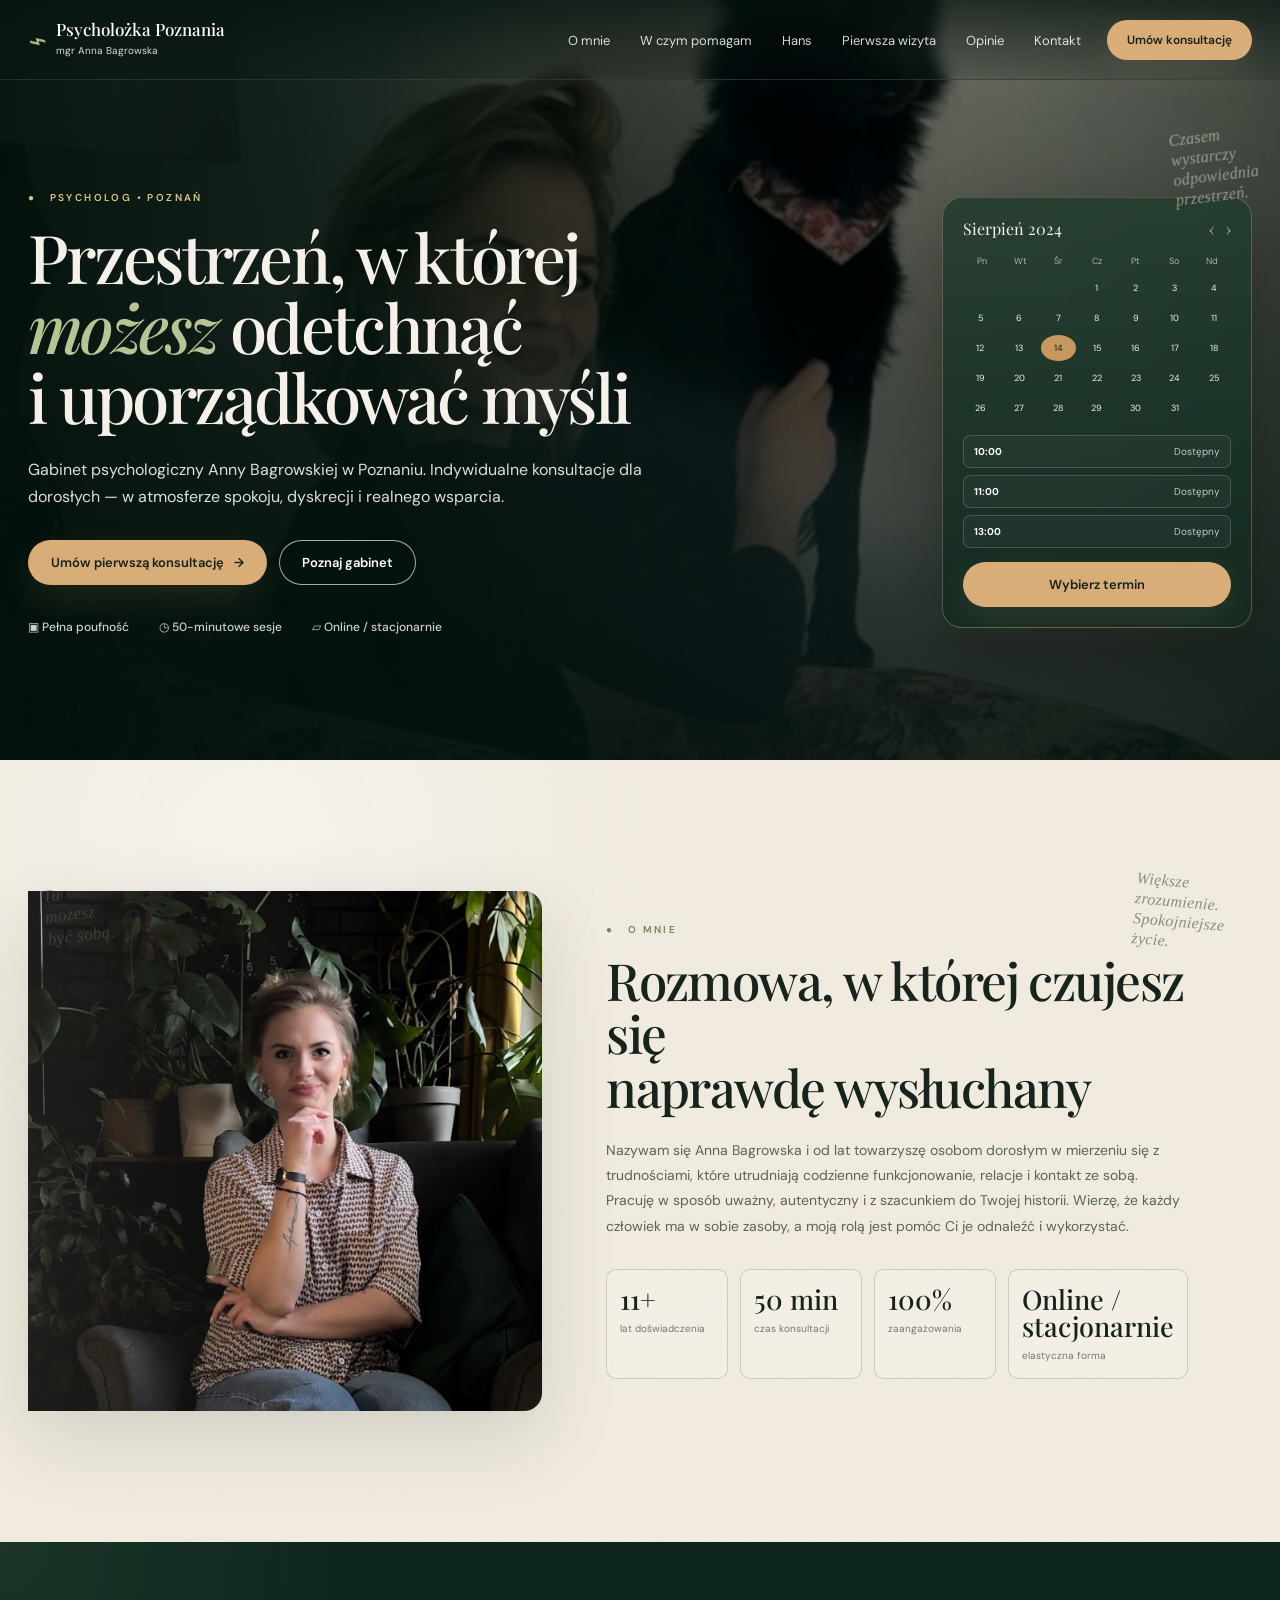
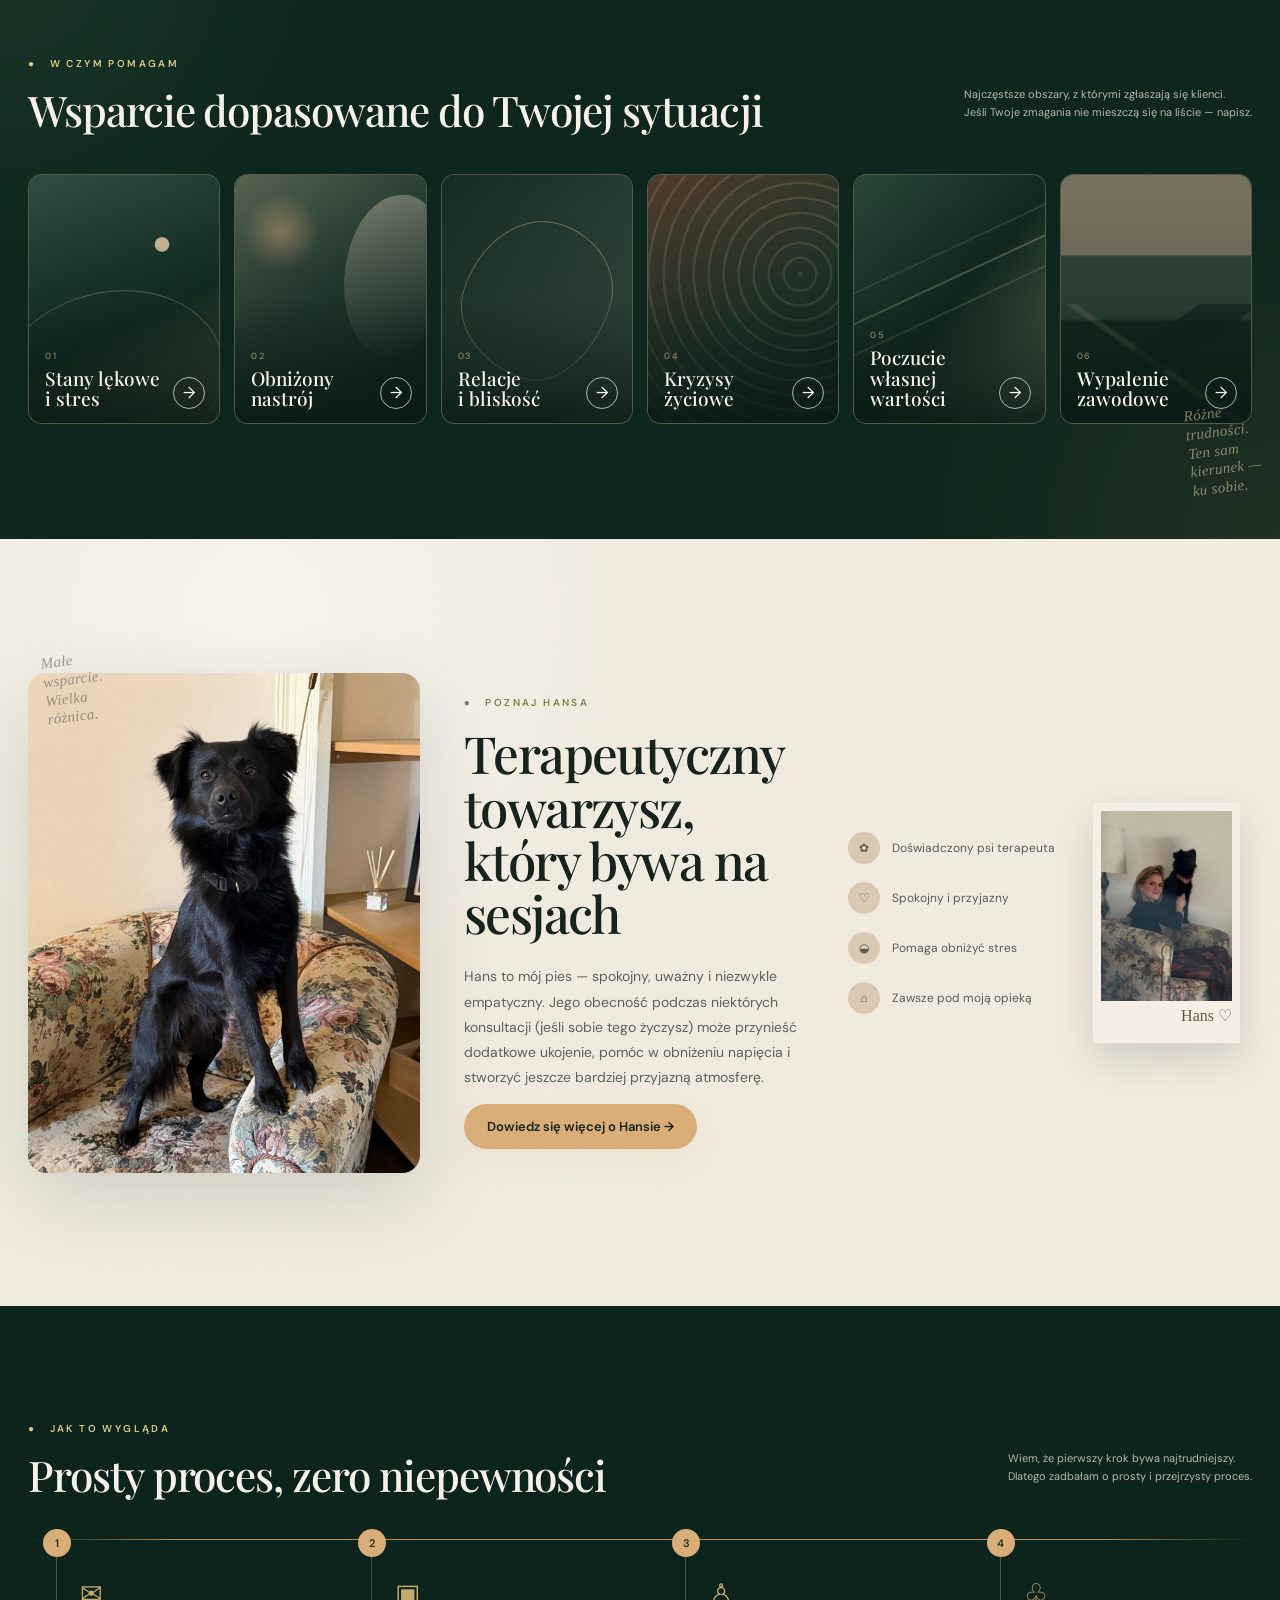
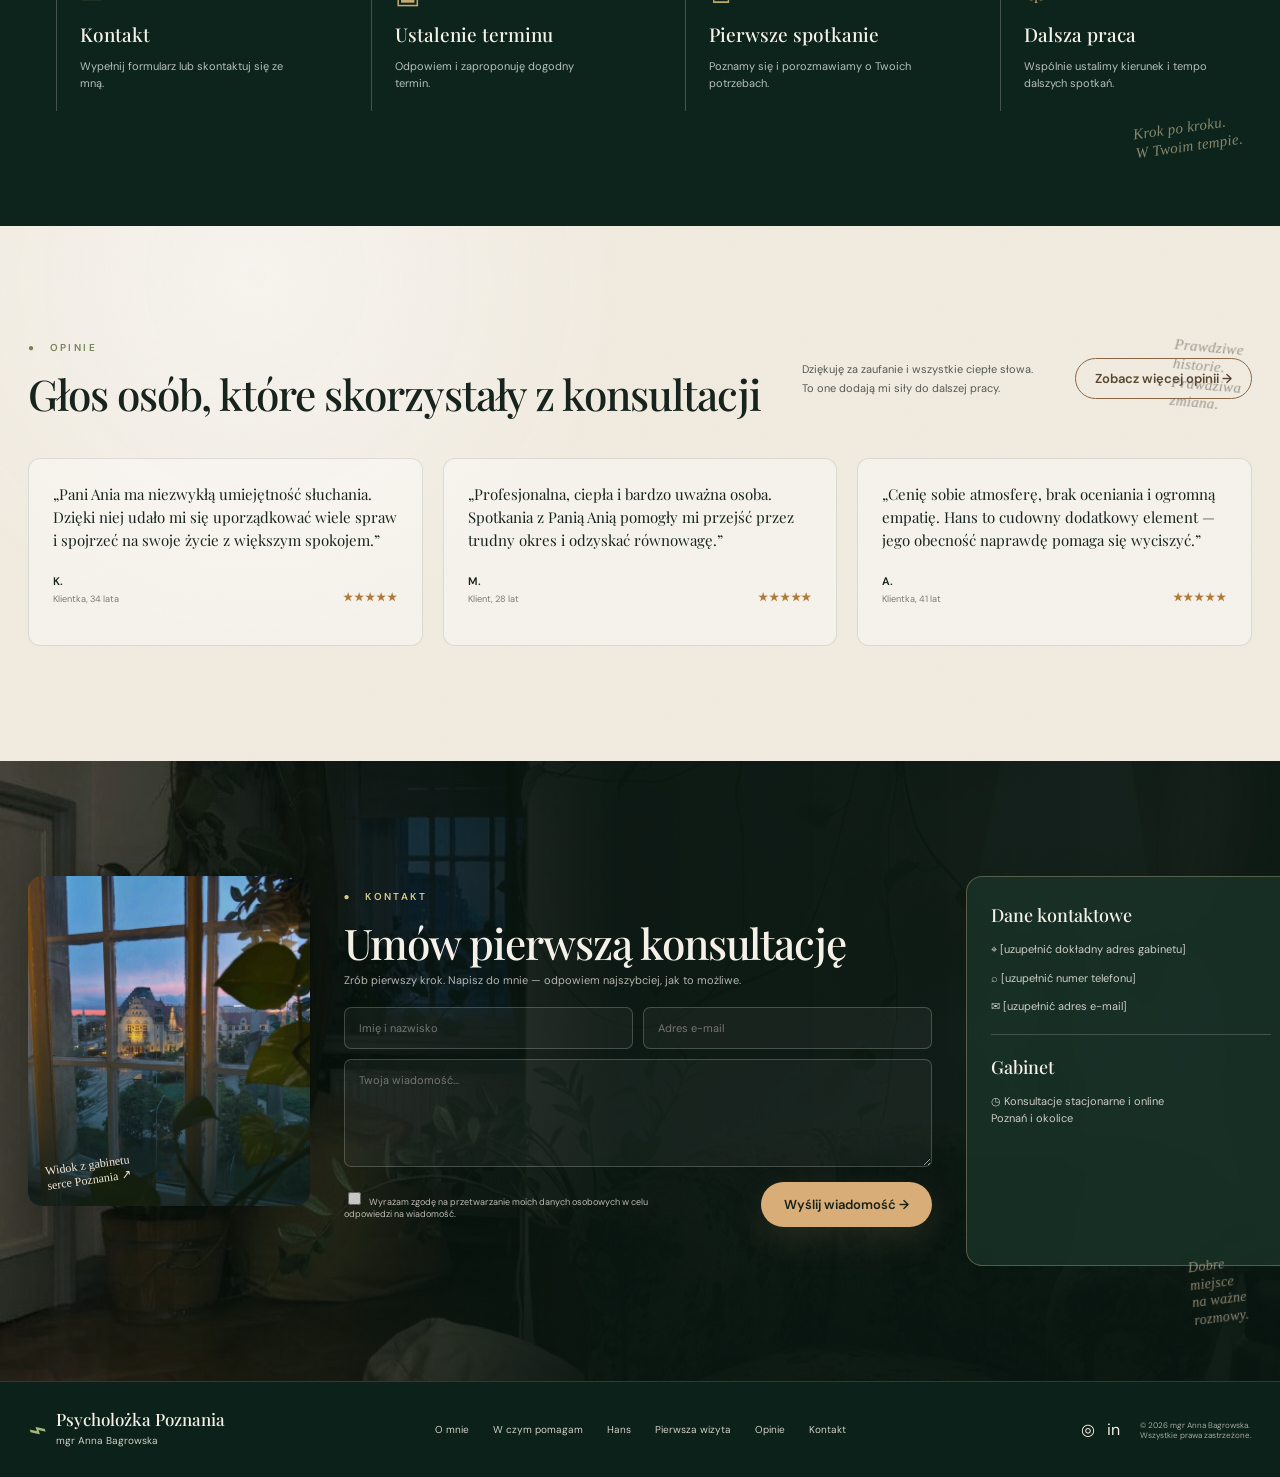
==== index.html @ 31d9a4eb "Update index.html" ====
<!doctype html>
<html lang="pl">
<head>
  <meta charset="utf-8" />
  <meta name="viewport" content="width=device-width, initial-scale=1" />
  <title>Psycholożka Poznania — mgr Anna Bagrowska</title>
  <meta name="description" content="Gabinet psychologiczny w Poznaniu. Konsultacje indywidualne dla osób dorosłych — online i stacjonarnie." />
  <link rel="preconnect" href="https://fonts.googleapis.com">
  <link rel="preconnect" href="https://fonts.gstatic.com" crossorigin>
  <link href="https://fonts.googleapis.com/css2?family=DM+Sans:wght@400;500;600&family=Playfair+Display:ital,wght@0,500;0,600;1,500&display=swap" rel="stylesheet">
  <link rel="stylesheet" href="styles.css" />
</head>
<body>
  <header class="site-header" id="top" data-scroll-header>
    <div class="shell nav-wrap">
      <a href="#top" class="brand" aria-label="Strona główna">
        <span class="brand-mark">⌁</span>
        <span><strong>Psycholożka Poznania</strong><small>mgr Anna Bagrowska</small></span>
      </a>
      <nav class="desktop-nav" aria-label="Nawigacja główna">
        <a href="#about">O mnie</a>
        <a href="#support">W czym pomagam</a>
        <a href="#hans">Hans</a>
        <a href="#process">Pierwsza wizyta</a>
        <a href="#reviews">Opinie</a>
        <a href="#contact">Kontakt</a>
      </nav>
      <a href="#contact" class="btn btn-gold btn-small">Umów konsultację</a>
      <button class="menu-btn" aria-label="Otwórz menu" aria-expanded="false">☰</button>
    </div>
  </header>

  <main>
    <section class="hero section-dark">
      <div class="hero-bg" aria-hidden="true" data-parallax></div>
      <div class="leaf leaf-a" aria-hidden="true"></div>
      <div class="shell hero-grid">
        <div class="hero-copy reveal">
          <div class="eyebrow">● &nbsp; PSYCHOLOG • POZNAŃ</div>
          <h1>Przestrzeń, w której <em>możesz</em> odetchnąć<br>i uporządkować myśli</h1>
          <p>Gabinet psychologiczny Anny Bagrowskiej w Poznaniu. Indywidualne konsultacje dla dorosłych — w atmosferze spokoju, dyskrecji i realnego wsparcia.</p>
          <div class="hero-actions">
            <a href="#contact" class="btn btn-gold">Umów pierwszą konsultację <span>→</span></a>
            <a href="#about" class="btn btn-ghost">Poznaj gabinet</a>
          </div>
          <div class="micro-features">
            <span>▣ <b>Pełna poufność</b></span>
            <span>◷ <b>50-minutowe sesje</b></span>
            <span>▱ <b>Online / stacjonarnie</b></span>
          </div>
        </div>

        <aside class="booking-card reveal delay-1" aria-label="Podgląd dostępnych terminów">
          <div class="calendar-head">
            <span>Sierpień 2024</span>
            <div>‹ &nbsp; ›</div>
          </div>
          <div class="weekdays"><span>Pn</span><span>Wt</span><span>Śr</span><span>Cz</span><span>Pt</span><span>So</span><span>Nd</span></div>
          <div class="days" aria-label="Wybierz dzień">
            <span></span><span></span><span></span><span>1</span><span>2</span><span>3</span><span>4</span>
            <span>5</span><span>6</span><span>7</span><span>8</span><span>9</span><span>10</span><span>11</span>
            <button type="button">12</button><button type="button">13</button><button type="button" class="active">14</button><button type="button">15</button><button type="button">16</button><button type="button">17</button><button type="button">18</button>
            <button type="button">19</button><button type="button">20</button><button type="button">21</button><button type="button">22</button><button type="button">23</button><button type="button">24</button><button type="button">25</button>
            <button type="button">26</button><button type="button">27</button><button type="button">28</button><button type="button">29</button><button type="button">30</button><button type="button">31</button><span></span>
          </div>
          <div class="slots">
            <button><b>10:00</b><span>Dostępny</span></button>
            <button><b>11:00</b><span>Dostępny</span></button>
            <button><b>13:00</b><span>Dostępny</span></button>
          </div>
          <a href="#contact" class="btn btn-gold btn-full">Wybierz termin</a>
        </aside>
      </div>
      <div class="hand-note note-hero">Czasem<br>wystarczy<br>odpowiednia<br>przestrzeń.</div>
    </section>

    <section class="about paper" id="about">
      <div class="shell split-grid">
        <div class="photo-frame photo-portrait reveal">
          <img src="assets/anna-portrait.jpeg" loading="lazy" decoding="async" alt="Anna Bagrowska w gabinecie" />
        </div>
        <div class="copy-block reveal delay-1">
          <div class="eyebrow olive">● &nbsp; O MNIE</div>
          <h2>Rozmowa, w której czujesz się<br>naprawdę wysłuchany</h2>
          <p>Nazywam się Anna Bagrowska i od lat towarzyszę osobom dorosłym w mierzeniu się z trudnościami, które utrudniają codzienne funkcjonowanie, relacje i kontakt ze sobą. Pracuję w sposób uważny, autentyczny i z szacunkiem do Twojej historii. Wierzę, że każdy człowiek ma w sobie zasoby, a moją rolą jest pomóc Ci je odnaleźć i wykorzystać.</p>
          <div class="stats">
            <div><strong>11+</strong><span>lat doświadczenia</span></div>
            <div><strong>50 min</strong><span>czas konsultacji</span></div>
            <div><strong>100%</strong><span>zaangażowania</span></div>
            <div><strong>Online /<br>stacjonarnie</strong><span>elastyczna forma</span></div>
          </div>
        </div>
      </div>
      <div class="hand-note note-about-left">Tu<br>możesz<br>być sobą.</div>
      <div class="hand-note note-about-right">Większe<br>zrozumienie.<br>Spokojniejsze<br>życie.</div>
    </section>

    <section class="support section-dark" id="support">
      <div class="shell">
        <div class="section-head reveal">
          <div>
            <div class="eyebrow">● &nbsp; W CZYM POMAGAM</div>
            <h2>Wsparcie dopasowane do Twojej sytuacji</h2>
          </div>
          <p>Najczęstsze obszary, z którymi zgłaszają się klienci.<br>Jeśli Twoje zmagania nie mieszczą się na liście — napisz.</p>
        </div>
        <div class="support-grid">
          <article class="support-card ph-1 reveal" tabindex="0"><div class="placeholder-art" aria-hidden="true"></div><div class="support-card-copy"><span class="support-kicker">01</span><h3>Stany lękowe<br>i stres</h3><button type="button" aria-label="Dowiedz się więcej o stanach lękowych i stresie">→</button></div></article>
          <article class="support-card ph-2 reveal delay-1" tabindex="0"><div class="placeholder-art" aria-hidden="true"></div><div class="support-card-copy"><span class="support-kicker">02</span><h3>Obniżony<br>nastrój</h3><button type="button" aria-label="Dowiedz się więcej o obniżonym nastroju">→</button></div></article>
          <article class="support-card ph-3 reveal delay-2" tabindex="0"><div class="placeholder-art" aria-hidden="true"></div><div class="support-card-copy"><span class="support-kicker">03</span><h3>Relacje<br>i bliskość</h3><button type="button" aria-label="Dowiedz się więcej o relacjach i bliskości">→</button></div></article>
          <article class="support-card ph-4 reveal" tabindex="0"><div class="placeholder-art" aria-hidden="true"></div><div class="support-card-copy"><span class="support-kicker">04</span><h3>Kryzysy<br>życiowe</h3><button type="button" aria-label="Dowiedz się więcej o kryzysach życiowych">→</button></div></article>
          <article class="support-card ph-5 reveal delay-1" tabindex="0"><div class="placeholder-art" aria-hidden="true"></div><div class="support-card-copy"><span class="support-kicker">05</span><h3>Poczucie własnej<br>wartości</h3><button type="button" aria-label="Dowiedz się więcej o poczuciu własnej wartości">→</button></div></article>
          <article class="support-card ph-6 reveal delay-2" tabindex="0"><div class="placeholder-art" aria-hidden="true"></div><div class="support-card-copy"><span class="support-kicker">06</span><h3>Wypalenie<br>zawodowe</h3><button type="button" aria-label="Dowiedz się więcej o wypaleniu zawodowym">→</button></div></article>
        </div>
      </div>
      <div class="hand-note note-support">Różne<br>trudności.<br>Ten sam<br>kierunek —<br>ku sobie.</div>
    </section>

    <section class="hans paper" id="hans">
      <div class="shell hans-grid">
        <div class="hans-photo reveal"><img src="assets/hans-chair.jpeg" loading="lazy" decoding="async" alt="Hans, czarny pies w gabinecie" /></div>
        <div class="copy-block reveal delay-1">
          <div class="eyebrow olive">● &nbsp; POZNAJ HANSA</div>
          <h2>Terapeutyczny towarzysz,<br>który bywa na sesjach</h2>
          <p>Hans to mój pies — spokojny, uważny i niezwykle empatyczny. Jego obecność podczas niektórych konsultacji (jeśli sobie tego życzysz) może przynieść dodatkowe ukojenie, pomóc w obniżeniu napięcia i stworzyć jeszcze bardziej przyjazną atmosferę.</p>
          <a class="btn btn-gold" href="#contact">Dowiedz się więcej o Hansie →</a>
        </div>
        <div class="hans-list reveal delay-2">
          <div><span>✿</span> Doświadczony psi terapeuta</div>
          <div><span>♡</span> Spokojny i przyjazny</div>
          <div><span>◒</span> Pomaga obniżyć stres</div>
          <div><span>⌂</span> Zawsze pod moją opieką</div>
        </div>
        <div class="polaroid reveal"><img src="assets/anna-hans.jpeg" loading="lazy" decoding="async" alt="Anna z Hansem" /><span>Hans ♡</span></div>
      </div>
      <div class="hand-note note-hans">Małe<br>wsparcie.<br>Wielka<br>różnica.</div>
    </section>

    <section class="process section-dark" id="process">
      <div class="shell">
        <div class="section-head reveal"><div><div class="eyebrow">● &nbsp; JAK TO WYGLĄDA</div><h2>Prosty proces, zero niepewności</h2></div><p>Wiem, że pierwszy krok bywa najtrudniejszy.<br>Dlatego zadbałam o prosty i przejrzysty proces.</p></div>
        <div class="process-line" aria-hidden="true"></div>
        <div class="process-grid">
          <div class="step reveal"><span class="num">1</span><div class="icon">✉</div><h3>Kontakt</h3><p>Wypełnij formularz lub skontaktuj się ze mną.</p></div>
          <div class="step reveal delay-1"><span class="num">2</span><div class="icon">▣</div><h3>Ustalenie terminu</h3><p>Odpowiem i zaproponuję dogodny termin.</p></div>
          <div class="step reveal delay-2"><span class="num">3</span><div class="icon">♙</div><h3>Pierwsze spotkanie</h3><p>Poznamy się i porozmawiamy o Twoich potrzebach.</p></div>
          <div class="step reveal delay-3"><span class="num">4</span><div class="icon">♧</div><h3>Dalsza praca</h3><p>Wspólnie ustalimy kierunek i tempo dalszych spotkań.</p></div>
        </div>
      </div>
      <div class="hand-note note-process">Krok po kroku.<br>W Twoim tempie.</div>
    </section>

    <section class="reviews paper" id="reviews">
      <div class="shell">
        <div class="reviews-head reveal"><div><div class="eyebrow olive">● &nbsp; OPINIE</div><h2>Głos osób, które skorzystały z konsultacji</h2></div><p>Dziękuję za zaufanie i wszystkie ciepłe słowa.<br>To one dodają mi siły do dalszej pracy.</p><a href="#contact" class="btn btn-outline-dark">Zobacz więcej opinii →</a></div>
        <div class="review-grid">
          <blockquote class="reveal">„Pani Ania ma niezwykłą umiejętność słuchania. Dzięki niej udało mi się uporządkować wiele spraw i spojrzeć na swoje życie z większym spokojem.”<footer><span>K.<small>Klientka, 34 lata</small></span><b>★★★★★</b></footer></blockquote>
          <blockquote class="reveal delay-1">„Profesjonalna, ciepła i bardzo uważna osoba. Spotkania z Panią Anią pomogły mi przejść przez trudny okres i odzyskać równowagę.”<footer><span>M.<small>Klient, 28 lat</small></span><b>★★★★★</b></footer></blockquote>
          <blockquote class="reveal delay-2">„Cenię sobie atmosferę, brak oceniania i ogromną empatię. Hans to cudowny dodatkowy element — jego obecność naprawdę pomaga się wyciszyć.”<footer><span>A.<small>Klientka, 41 lat</small></span><b>★★★★★</b></footer></blockquote>
        </div>
      </div>
      <div class="hand-note note-reviews">Prawdziwe<br>historie.<br>Prawdziwa<br>zmiana.</div>
    </section>

    <section class="contact section-dark" id="contact">
      <div class="contact-bg" aria-hidden="true"></div>
      <div class="shell contact-grid">
        <div class="view-card reveal"><img src="assets/window-view.jpeg" loading="lazy" decoding="async" alt="Widok z gabinetu w Poznaniu" /><span>Widok z gabinetu<br>serce Poznania ↗</span></div>
        <div class="form-wrap reveal delay-1">
          <div class="eyebrow">● &nbsp; KONTAKT</div>
          <h2>Umów pierwszą konsultację</h2>
          <p>Zrób pierwszy krok. Napisz do mnie — odpowiem najszybciej, jak to możliwe.</p>
          <form id="contactForm">
            <div class="form-row"><input required placeholder="Imię i nazwisko" /><input required type="email" placeholder="Adres e-mail" /></div>
            <textarea required placeholder="Twoja wiadomość..."></textarea>
            <div class="consent"><label><input type="checkbox" required /> Wyrażam zgodę na przetwarzanie moich danych osobowych w celu odpowiedzi na wiadomość.</label><button class="btn btn-gold" type="submit">Wyślij wiadomość →</button></div>
            <div class="form-status" aria-live="polite"></div>
          </form>
        </div>
        <aside class="contact-card reveal delay-2">
          <h3>Dane kontaktowe</h3>
          <p>⌖ [uzupełnić dokładny adres gabinetu]</p>
          <p>⌕ [uzupełnić numer telefonu]</p>
          <p>✉ [uzupełnić adres e-mail]</p>
          <hr>
          <h3>Gabinet</h3>
          <p>◷ Konsultacje stacjonarne i online<br>Poznań i okolice</p>
        </aside>
      </div>
      <div class="hand-note note-contact">Dobre<br>miejsce<br>na ważne<br>rozmowy.</div>
    </section>
  </main>

  <footer class="footer section-dark">
    <div class="shell footer-grid">
      <a href="#top" class="brand"><span class="brand-mark">⌁</span><span><strong>Psycholożka Poznania</strong><small>mgr Anna Bagrowska</small></span></a>
      <nav><a href="#about">O mnie</a><a href="#support">W czym pomagam</a><a href="#hans">Hans</a><a href="#process">Pierwsza wizyta</a><a href="#reviews">Opinie</a><a href="#contact">Kontakt</a></nav>
      <div class="footer-meta"><span>◎ &nbsp; in</span><small>© 2026 mgr Anna Bagrowska.<br>Wszystkie prawa zastrzeżone.</small></div>
    </div>
  </footer>

  <script src="script.js"></script>
</body>
</html>
---- styles.css ----
:root{
  --green:#0b2119;
  --green-2:#143227;
  --green-3:#1d4435;
  --paper:#f0eadf;
  --paper-2:#e7ddce;
  --ink:#17231d;
  --muted:#656d65;
  --gold:#c6975f;
  --gold-2:#d9ad78;
  --olive:#758454;
  --line:rgba(255,255,255,.18);
  --radius:18px;
  --serif:"Playfair Display",Georgia,serif;
  --sans:"DM Sans",Arial,sans-serif;
  --section-y:clamp(92px,9vw,148px);
  --shadow:0 24px 80px rgba(8,22,16,.14);
}
*{box-sizing:border-box}
html{scroll-behavior:smooth}
body{margin:0;font-family:var(--sans);color:var(--ink);background:var(--paper);overflow-x:hidden;-webkit-font-smoothing:antialiased;text-rendering:optimizeLegibility}
a{text-decoration:none;color:inherit}
img{display:block;width:100%;height:100%;object-fit:cover;image-rendering:auto}
button,input,textarea{font:inherit}
button{cursor:pointer}
::selection{background:#d8ad78;color:#10251b}
.shell{width:min(1240px,calc(100% - 56px));margin:0 auto;position:relative;z-index:2}
.section-dark{background:var(--green);color:#f5f0e8;position:relative}
.paper{position:relative;background:radial-gradient(circle at 20% 10%,rgba(255,255,255,.45),transparent 32%),linear-gradient(rgba(240,234,223,.97),rgba(240,234,223,.97))}
.paper:after{content:"";position:absolute;inset:0;pointer-events:none;opacity:.13;background-image:url("data:image/svg+xml,%3Csvg xmlns='http://www.w3.org/2000/svg' width='90' height='90' viewBox='0 0 90 90'%3E%3Cfilter id='n'%3E%3CfeTurbulence type='fractalNoise' baseFrequency='.75' numOctaves='2' stitchTiles='stitch'/%3E%3C/filter%3E%3Crect width='100%25' height='100%25' filter='url(%23n)' opacity='.18'/%3E%3C/svg%3E")}
.site-header{height:80px;position:fixed;top:0;left:0;right:0;z-index:50;color:#fff;border-bottom:1px solid rgba(255,255,255,.12);background:linear-gradient(to bottom,rgba(6,20,15,.72),rgba(6,20,15,.15));backdrop-filter:blur(8px);transition:background .35s ease,box-shadow .35s ease,border-color .35s ease}
.site-header.scrolled{background:rgba(9,29,21,.9);box-shadow:0 12px 34px rgba(0,0,0,.18);border-color:rgba(255,255,255,.08)}
.nav-wrap{height:80px;display:flex;align-items:center;gap:26px}.brand{display:flex;align-items:center;gap:10px;min-width:max-content}.brand-mark{font-size:30px;color:#a7b77a;transform:rotate(-18deg)}.brand strong{display:block;font-family:var(--serif);font-size:17px;font-weight:500;line-height:1.05}.brand small{font-size:10px;opacity:.84}.desktop-nav{display:flex;align-items:center;gap:30px;margin-left:auto;font-size:13px}.desktop-nav a,.footer nav a{opacity:.84;position:relative}.desktop-nav a:after{content:"";position:absolute;left:0;right:100%;bottom:-8px;height:1px;background:#d8ad78;transition:right .25s ease}.desktop-nav a:hover{opacity:1}.desktop-nav a:hover:after{right:0}
.btn{display:inline-flex;align-items:center;justify-content:center;gap:10px;border-radius:999px;padding:13px 22px;font-weight:600;font-size:13px;border:1px solid transparent;transition:transform .25s ease,background .25s ease,box-shadow .25s ease;cursor:pointer;will-change:transform}.btn:hover{transform:translateY(-2px)}.btn-gold{background:var(--gold-2);color:#172319;box-shadow:0 12px 34px rgba(215,171,117,.12)}.btn-gold:hover{background:#e3b985;box-shadow:0 14px 36px rgba(215,171,117,.22)}.btn-small{padding:11px 19px;font-size:12px}.btn-ghost{color:white;border-color:rgba(255,255,255,.65);background:rgba(8,24,18,.18)}.btn-ghost:hover{background:rgba(255,255,255,.08)}.btn-full{width:100%}.btn-outline-dark{border-color:#8b6845;color:#5a4632;padding:11px 19px;background:transparent}.menu-btn{display:none;margin-left:auto;background:none;border:0;color:#fff;font-size:26px}
.hero{min-height:760px;padding:178px 0 112px;overflow:hidden;display:flex;align-items:center}.hero-bg{position:absolute;inset:-4%;background:linear-gradient(90deg,rgba(7,25,18,.95) 0%,rgba(7,25,18,.79) 32%,rgba(7,25,18,.28) 63%,rgba(7,25,18,.69) 100%),linear-gradient(180deg,rgba(0,0,0,.04),rgba(4,16,12,.64)),url('assets/anna-hans.jpeg') center 40%/cover no-repeat;filter:saturate(.82) contrast(1.06);transform:scale(1.04);will-change:transform}.hero:after{content:"";position:absolute;inset:0;background:radial-gradient(circle at 84% 18%,transparent 0 18%,rgba(4,16,12,.12) 42%,rgba(4,16,12,.45) 100%);pointer-events:none}.hero-grid{display:grid;grid-template-columns:minmax(0,1.25fr) 310px;gap:100px;align-items:center}.hero-copy{max-width:720px}.eyebrow{font-size:10px;letter-spacing:.24em;font-weight:600;color:#d9ca87;margin-bottom:18px}.eyebrow.olive{color:#758454}.hero h1,.copy-block h2,.section-head h2,.reviews h2,.form-wrap h2{font-family:var(--serif);font-weight:500;line-height:1.04;margin:0}.hero h1{font-size:clamp(50px,5.25vw,76px);letter-spacing:-.04em}.hero h1 em{color:#b7c494;font-weight:500}.hero-copy>p{max-width:650px;font-size:16px;line-height:1.65;color:rgba(255,255,255,.86);margin:26px 0 30px}.hero-actions{display:flex;gap:12px;flex-wrap:wrap}.micro-features{display:flex;gap:30px;margin-top:34px;font-size:12px;color:rgba(255,255,255,.8)}.micro-features b{font-weight:500}
.booking-card{background:linear-gradient(180deg,rgba(34,60,47,.86),rgba(19,42,32,.92));border:1px solid rgba(214,181,127,.32);border-radius:20px;padding:20px;box-shadow:0 30px 80px rgba(0,0,0,.34);backdrop-filter:blur(10px);transition:transform .35s ease,box-shadow .35s ease}.booking-card:hover{transform:translateY(-5px);box-shadow:0 36px 90px rgba(0,0,0,.4)}.calendar-head,.weekdays,.days{display:grid;grid-template-columns:repeat(7,1fr);align-items:center}.calendar-head{display:flex;justify-content:space-between;margin-bottom:16px;font-family:var(--serif)}.weekdays{font-size:9px;opacity:.66;text-align:center;margin-bottom:8px}.days{gap:4px;font-size:9px;text-align:center}.days span,.days button{height:26px;display:grid;place-items:center;border-radius:50%;background:transparent;border:0;color:inherit;padding:0}.days button{transition:.2s ease}.days button:hover{background:rgba(255,255,255,.09)}.days button.active{background:var(--gold);color:#14231a}.slots{margin:14px 0;display:grid;gap:7px}.slots button{display:flex;justify-content:space-between;background:rgba(255,255,255,.03);color:white;border:1px solid rgba(255,255,255,.17);border-radius:7px;padding:9px 10px;font-size:10px;transition:.2s ease}.slots button:hover,.slots button.selected{border-color:#d8ad78;background:rgba(216,173,120,.12)}.slots span{opacity:.72}
.hand-note{position:absolute;z-index:3;font-family:"Segoe Print",cursive;font-style:italic;letter-spacing:.02em;line-height:1.25;opacity:.62;transform:rotate(-7deg)}.note-hero{right:22px;top:126px;color:#d7cbbd;font-size:16px}.note-about-left{left:45px;top:122px;font-size:17px;color:#4d554c}.note-about-right{right:55px;top:112px;font-size:16px;color:#4d554c;transform:rotate(5deg)}
.about{padding:var(--section-y) 0}.split-grid{display:grid;grid-template-columns:42% 58%;align-items:center;min-height:520px}.photo-frame{height:520px;position:relative;overflow:hidden;border-radius:0 18px 18px 0;box-shadow:var(--shadow)}.photo-frame:after{content:"";position:absolute;inset:0;background:linear-gradient(90deg,rgba(239,232,220,.12),transparent 70%)}.photo-portrait img{object-position:center 24%;transition:transform 1s cubic-bezier(.2,.7,.2,1)}.photo-frame:hover img{transform:scale(1.025)}.copy-block{padding:48px 64px}.copy-block h2{font-size:clamp(36px,4vw,54px);letter-spacing:-.03em}.copy-block p{font-size:14px;line-height:1.8;color:#5d625b;max-width:650px;margin-top:24px}.stats{display:grid;grid-template-columns:repeat(4,1fr);gap:12px;margin-top:30px}.stats div{border:1px solid rgba(76,79,68,.22);border-radius:10px;padding:16px 13px;min-height:94px;background:rgba(255,255,255,.18);transition:transform .25s ease,background .25s ease}.stats div:hover{transform:translateY(-4px);background:rgba(255,255,255,.35)}.stats strong{display:block;font-family:var(--serif);font-size:27px;font-weight:500;line-height:1}.stats span{display:block;margin-top:9px;font-size:10px;color:#74756e}
.support{padding:var(--section-y) 0;overflow:hidden;background:radial-gradient(circle at 0% 0%,rgba(77,105,77,.22),transparent 24%),radial-gradient(circle at 100% 100%,rgba(96,85,54,.22),transparent 28%),#0e261d}.section-head,.reviews-head{display:flex;justify-content:space-between;align-items:flex-end;gap:34px;margin-bottom:42px}.section-head h2,.reviews h2,.form-wrap h2{font-size:clamp(32px,3.3vw,48px);letter-spacing:-.025em}.section-head p,.reviews-head p{font-size:11px;line-height:1.65;opacity:.72;max-width:390px}.support-grid{display:grid;grid-template-columns:repeat(6,1fr);gap:14px}.support-card{height:250px;border-radius:14px;overflow:hidden;position:relative;border:1px solid rgba(224,196,154,.28);background:#173327;isolation:isolate;transition:transform .35s ease,border-color .35s ease,box-shadow .35s ease;outline:none}.support-card:before{content:"";position:absolute;inset:0;background:linear-gradient(180deg,rgba(9,26,20,.04) 10%,rgba(9,26,20,.2) 50%,rgba(9,26,20,.88) 100%);z-index:1}.support-card:hover,.support-card:focus-visible{transform:translateY(-8px);border-color:rgba(224,196,154,.62);box-shadow:0 22px 50px rgba(0,0,0,.22)}.placeholder-art{position:absolute;inset:0;transition:transform .55s cubic-bezier(.2,.7,.2,1),filter .35s ease}.support-card:hover .placeholder-art,.support-card:focus-visible .placeholder-art{transform:scale(1.06);filter:saturate(1.1)}.placeholder-art:before,.placeholder-art:after{content:"";position:absolute}.ph-1 .placeholder-art{background:radial-gradient(circle at 70% 28%,#d9c39f 0 3%,transparent 3.5%),linear-gradient(155deg,#334f43,#132d24 58%,#5a5a40)}.ph-1 .placeholder-art:before{width:120%;height:70%;left:-18%;bottom:-18%;border-radius:50%;border:1px solid rgba(238,223,196,.32);transform:rotate(-14deg)}.ph-2 .placeholder-art{background:radial-gradient(circle at 24% 23%,rgba(214,169,126,.5),transparent 16%),linear-gradient(140deg,#596653,#253b31 48%,#101f1a)}.ph-2 .placeholder-art:after{width:100px;height:160px;right:-18px;top:20px;background:linear-gradient(160deg,rgba(236,223,198,.38),transparent);border-radius:60% 40% 56% 44%}.ph-3 .placeholder-art{background:linear-gradient(140deg,#152c24,#415448)}.ph-3 .placeholder-art:before{inset:18% 12%;border:1px solid rgba(221,195,154,.42);border-radius:50% 50% 42% 58%/58% 40% 60% 42%;transform:rotate(18deg)}.ph-4 .placeholder-art{background:repeating-radial-gradient(circle at 80% 40%,rgba(216,186,142,.16) 0 2px,transparent 3px 15px),linear-gradient(145deg,#523d2d,#223529 58%,#11261e)}.ph-5 .placeholder-art{background:linear-gradient(130deg,#2d473a,#12291f 52%,#687159)}.ph-5 .placeholder-art:before{width:140%;height:2px;background:rgba(232,215,184,.28);left:-20%;top:42%;transform:rotate(-25deg);box-shadow:0 28px 0 rgba(232,215,184,.18),0 -28px 0 rgba(232,215,184,.12)}.ph-6 .placeholder-art{background:linear-gradient(180deg,#7c7462 0 32%,#31463a 33% 58%,#13291f 59%)}.ph-6 .placeholder-art:after{left:0;right:0;bottom:0;height:48%;background:linear-gradient(145deg,transparent 0 38%,rgba(14,35,27,.65) 39% 55%,transparent 56%),linear-gradient(35deg,transparent 0 48%,rgba(197,173,133,.2) 49% 51%,transparent 52%)}.support-card-copy{position:absolute;z-index:2;left:16px;right:14px;bottom:14px;display:grid;grid-template-columns:1fr auto;align-items:end;gap:6px}.support-kicker{grid-column:1/-1;font-size:9px;letter-spacing:.2em;color:#d1be99;opacity:.72}.support-card h3{margin:0;font-family:var(--serif);font-weight:500;font-size:19px;line-height:1.08}.support-card button{width:32px;height:32px;border:1px solid rgba(255,255,255,.65);border-radius:50%;display:grid;place-items:center;background:transparent;color:#fff;transition:.25s ease}.support-card:hover button,.support-card:focus-visible button{background:#d9ad78;color:#183025;border-color:#d9ad78;transform:rotate(-45deg)}.note-support{right:20px;bottom:42px;color:#cabf99;font-size:15px}
.hans{padding:var(--section-y) 0}.hans-grid{display:grid;grid-template-columns:32% 35% 20% 13%;align-items:center;min-height:500px}.hans-photo{height:500px;overflow:hidden;border-radius:18px;box-shadow:var(--shadow)}.hans-photo img{object-position:center 40%;transition:transform 1s cubic-bezier(.2,.7,.2,1)}.hans-photo:hover img{transform:scale(1.025)}.hans .copy-block{padding:42px 44px}.hans-list{display:grid;gap:18px;font-size:12px;color:#5a5d57}.hans-list div{display:flex;gap:12px;align-items:center;transition:transform .2s ease}.hans-list div:hover{transform:translateX(5px)}.hans-list span{width:32px;height:32px;border-radius:50%;background:#d9c9b2;display:grid;place-items:center}.polaroid{background:#f6eee4;padding:8px 8px 30px;transform:rotate(6deg);box-shadow:0 16px 38px rgba(0,0,0,.14);margin-right:12px;height:240px;transition:transform .35s ease}.polaroid:hover{transform:rotate(2deg) translateY(-5px)}.polaroid img{height:190px}.polaroid span{display:block;text-align:right;font-family:"Segoe Print",cursive;margin-top:5px;color:#615649}.note-hans{left:44px;top:112px;color:#64655b;font-size:15px}
.process{padding:var(--section-y) 0;background:#0d241c;overflow:hidden}.process-line{height:1px;background:linear-gradient(90deg,transparent,#b58b52 12%,#b58b52 88%,transparent);margin:34px 0 0;position:relative}.process-grid{display:grid;grid-template-columns:repeat(4,1fr);gap:34px}.step{position:relative;padding:36px 16px 8px 52px;transition:transform .25s ease}.step:hover{transform:translateY(-5px)}.step:before{content:"";position:absolute;left:28px;top:0;bottom:0;border-left:1px solid rgba(255,255,255,.22)}.num{position:absolute;left:15px;top:-11px;background:var(--gold-2);color:#213027;width:28px;height:28px;border-radius:50%;display:grid;place-items:center;font-weight:600;font-size:11px}.icon{font-size:27px;color:#c4a96d;margin-bottom:10px}.step h3{font-family:var(--serif);font-weight:500;margin:0 0 8px;font-size:19px}.step p{font-size:11px;line-height:1.55;color:rgba(255,255,255,.7)}.note-process{right:38px;bottom:70px;color:#d0c29a;font-size:15px;transform:rotate(-8deg)}
.reviews{padding:var(--section-y) 0}.reviews-head{align-items:center}.review-grid{display:grid;grid-template-columns:repeat(3,1fr);gap:20px}.review-grid blockquote{margin:0;background:rgba(255,255,255,.36);border:1px solid rgba(67,63,53,.14);border-radius:12px;padding:24px;font-family:var(--serif);font-size:15px;line-height:1.55;min-height:188px;transition:transform .3s ease,background .3s ease,box-shadow .3s ease}.review-grid blockquote:hover{transform:translateY(-6px);background:rgba(255,255,255,.55);box-shadow:0 20px 44px rgba(34,39,35,.08)}.review-grid footer{display:flex;justify-content:space-between;align-items:end;margin-top:20px;font-family:var(--sans);font-size:11px}.review-grid footer span{font-weight:600}.review-grid footer small{display:block;font-weight:400;color:#7d7c74;margin-top:2px}.review-grid footer b{color:#b07a39;letter-spacing:.08em}.note-reviews{right:38px;top:112px;color:#66655c;font-size:15px;transform:rotate(5deg)}
.contact{padding:var(--section-y) 0;overflow:hidden}.contact-bg{position:absolute;inset:0;background:linear-gradient(90deg,rgba(7,25,18,.42),rgba(7,25,18,.96) 48%,rgba(7,25,18,.94)),url('assets/office.jpeg') center/cover no-repeat;filter:saturate(.72) contrast(1.03)}.contact-grid{display:grid;grid-template-columns:23% 50% 27%;gap:22px;align-items:stretch}.view-card{height:330px;position:relative;overflow:hidden;border-radius:14px;box-shadow:0 20px 50px rgba(0,0,0,.22)}.view-card img{transition:transform .8s cubic-bezier(.2,.7,.2,1)}.view-card:hover img{transform:scale(1.04)}.view-card:after{content:"";position:absolute;inset:0;background:linear-gradient(180deg,transparent 40%,rgba(9,24,18,.75))}.view-card span{position:absolute;left:18px;bottom:18px;z-index:2;font-family:"Segoe Print",cursive;font-size:12px;transform:rotate(-8deg);color:#f0e5d1}.form-wrap{padding:14px 12px}.form-wrap h2{margin-bottom:8px}.form-wrap>p{font-size:11px;opacity:.72;margin:0 0 20px}.form-row{display:grid;grid-template-columns:1fr 1fr;gap:10px}.form-wrap input,.form-wrap textarea{width:100%;background:rgba(255,255,255,.045);border:1px solid rgba(255,255,255,.2);border-radius:7px;color:white;padding:13px 14px;font-size:11px;outline:none;transition:border-color .2s ease,background .2s ease,box-shadow .2s ease}.form-wrap input:focus,.form-wrap textarea:focus{border-color:var(--gold-2);background:rgba(255,255,255,.07);box-shadow:0 0 0 3px rgba(216,173,120,.08)}.form-wrap textarea{height:108px;resize:vertical;margin-top:10px}.consent{display:flex;justify-content:space-between;align-items:center;gap:20px;margin-top:10px}.consent label{font-size:9px;opacity:.75;max-width:340px}.consent label input{width:auto;margin-right:6px}.form-status{min-height:18px;font-size:10px;margin-top:7px;color:#d8c995}.contact-card{background:rgba(27,55,43,.72);border:1px solid rgba(221,193,149,.32);border-radius:16px;padding:24px;font-size:11px;line-height:1.6;backdrop-filter:blur(8px);transition:transform .3s ease,border-color .3s ease}.contact-card:hover{transform:translateY(-4px);border-color:rgba(221,193,149,.52)}.contact-card h3{font-family:var(--serif);font-weight:500;margin:0 0 10px;font-size:18px}.contact-card p{opacity:.82}.contact-card hr{border:0;border-top:1px solid rgba(255,255,255,.18);margin:18px 0}.note-contact{right:34px;bottom:55px;color:#d8c7a8;font-size:14px}
.footer{padding:28px 0;border-top:1px solid rgba(255,255,255,.12)}.footer-grid{display:grid;grid-template-columns:1fr 1.5fr 1fr;align-items:center;gap:24px}.footer nav{display:flex;justify-content:center;gap:24px;font-size:10px}.footer-meta{display:flex;justify-content:flex-end;align-items:center;gap:20px}.footer-meta small{font-size:8px;opacity:.65}
.reveal{opacity:0;transform:translateY(24px);transition:opacity .8s ease,transform .8s cubic-bezier(.2,.7,.2,1)}.reveal.in{opacity:1;transform:none}.delay-1{transition-delay:.08s}.delay-2{transition-delay:.16s}.delay-3{transition-delay:.24s}
@media(max-width:1050px){:root{--section-y:88px}.desktop-nav{display:none}.menu-btn{display:block}.site-header .btn-small{margin-left:auto}.hero{min-height:720px}.hero-grid{grid-template-columns:1fr 285px;gap:42px}.support-grid{grid-template-columns:repeat(3,1fr)}.support-card{height:245px}.hans-grid{grid-template-columns:36% 40% 24%}.polaroid{display:none}.contact-grid{grid-template-columns:30% 70%}.contact-card{grid-column:2}.hand-note{display:none}}
@media(max-width:760px){:root{--section-y:72px}.shell{width:min(100% - 30px,1240px)}.site-header{background:rgba(10,31,23,.9)}.site-header .btn-small{display:none}.menu-btn{display:block}.desktop-nav.open{position:absolute;top:80px;left:0;right:0;display:flex;flex-direction:column;background:#0d241c;padding:22px;border-top:1px solid rgba(255,255,255,.12)}.hero{min-height:auto;padding:136px 0 82px}.hero-bg{background-position:58% 40%}.hero-grid{grid-template-columns:1fr}.hero-copy{max-width:100%}.hero h1{font-size:44px}.hero-copy>p{font-size:14px}.booking-card{max-width:370px}.micro-features{flex-direction:column;gap:9px}.split-grid{grid-template-columns:1fr;min-height:auto}.photo-frame{height:430px;border-radius:14px}.copy-block{padding:42px 2px 0}.stats{grid-template-columns:repeat(2,1fr)}.support-grid{grid-template-columns:repeat(2,1fr)}.section-head,.reviews-head{align-items:flex-start;flex-direction:column}.hans-grid{grid-template-columns:1fr;min-height:auto}.hans-photo{height:430px}.hans .copy-block{padding:42px 2px 0}.hans-list{padding:28px 0 0}.process-grid{grid-template-columns:1fr 1fr}.review-grid{grid-template-columns:1fr}.contact-grid{grid-template-columns:1fr}.view-card{height:260px}.contact-card{grid-column:auto}.form-wrap{padding:12px 0}.form-row{grid-template-columns:1fr}.consent{align-items:flex-start;flex-direction:column}.footer-grid{grid-template-columns:1fr}.footer nav{flex-wrap:wrap;justify-content:flex-start}.footer-meta{justify-content:flex-start}}
@media(max-width:480px){:root{--section-y:64px}.hero h1{font-size:37px}.hero-actions{flex-direction:column;align-items:flex-start}.support-grid{grid-template-columns:1fr}.support-card{height:230px}.process-grid{grid-template-columns:1fr}.stats{grid-template-columns:1fr 1fr}.copy-block h2,.section-head h2,.reviews h2,.form-wrap h2{font-size:34px}}
@media(prefers-reduced-motion:reduce){html{scroll-behavior:auto}*,*:before,*:after{animation-duration:.01ms!important;animation-iteration-count:1!important;transition-duration:.01ms!important;scroll-behavior:auto!important}.hero-bg{transform:none!important}}
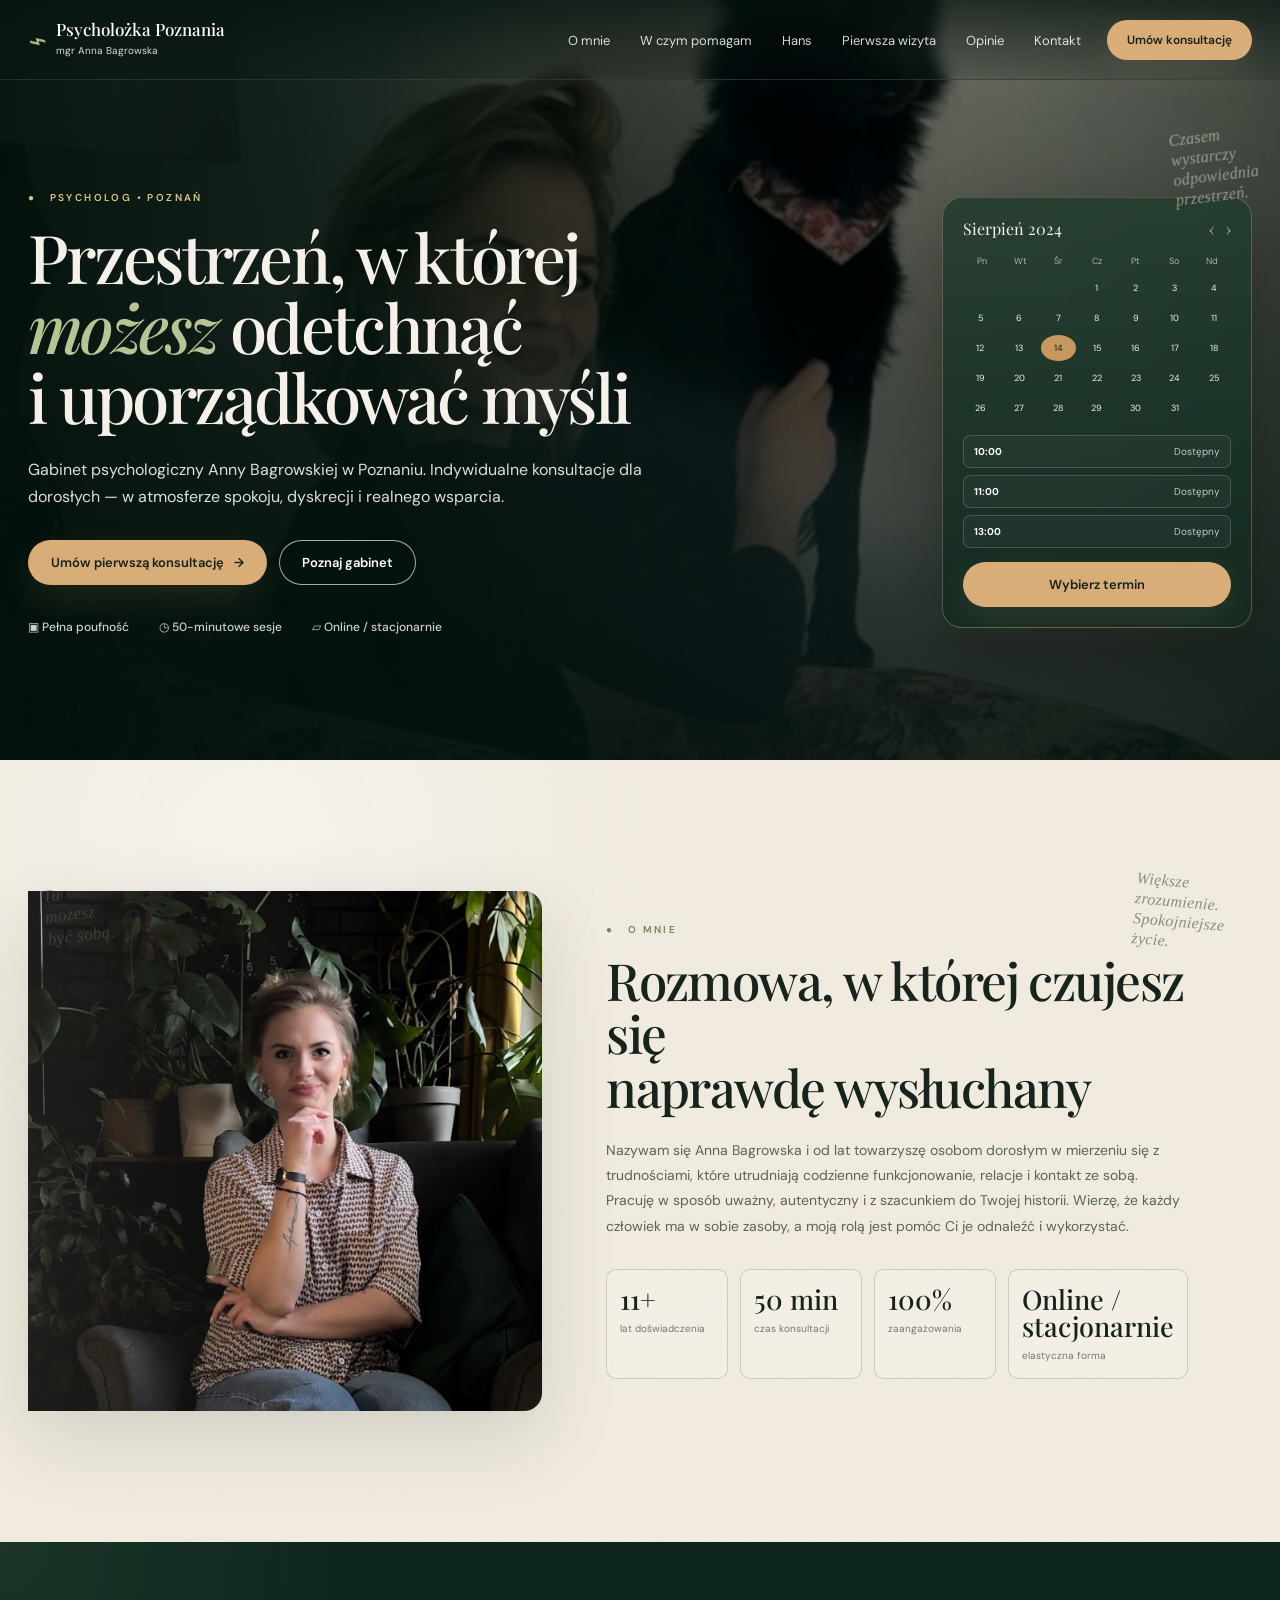
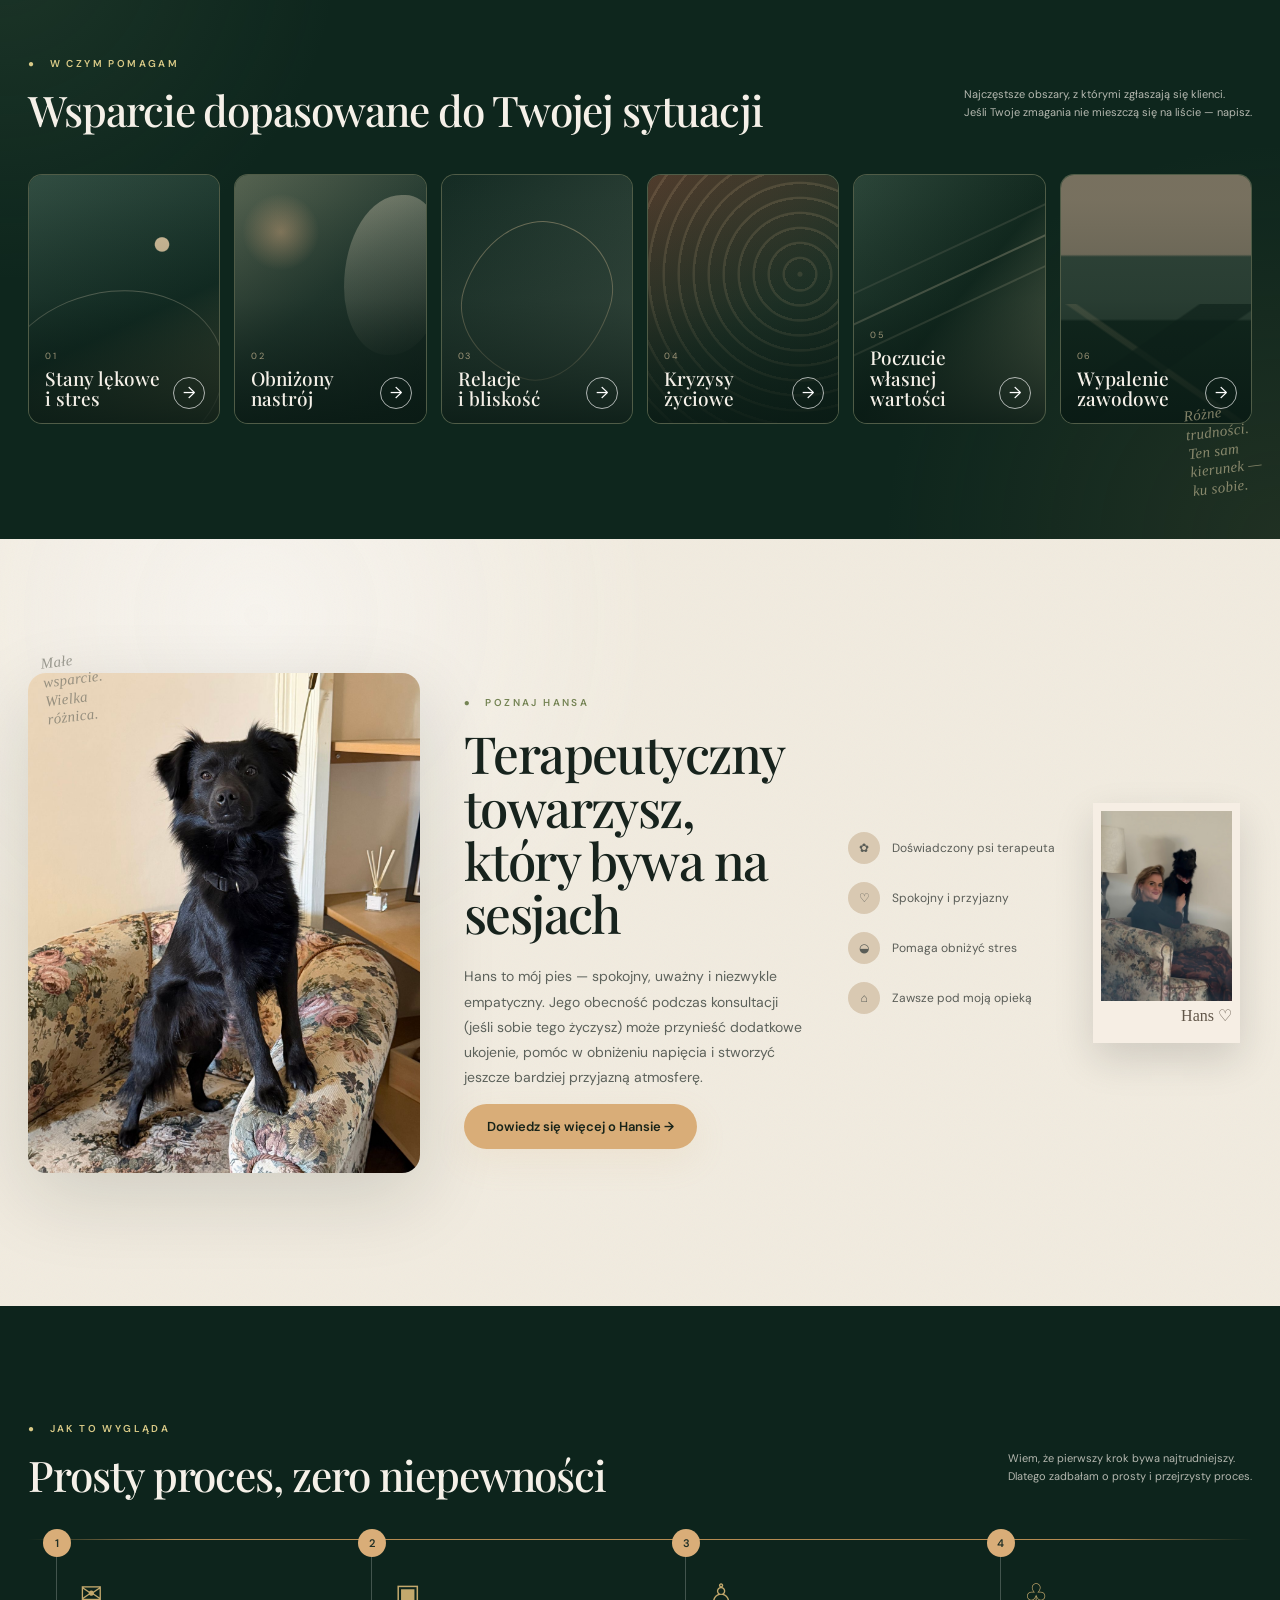
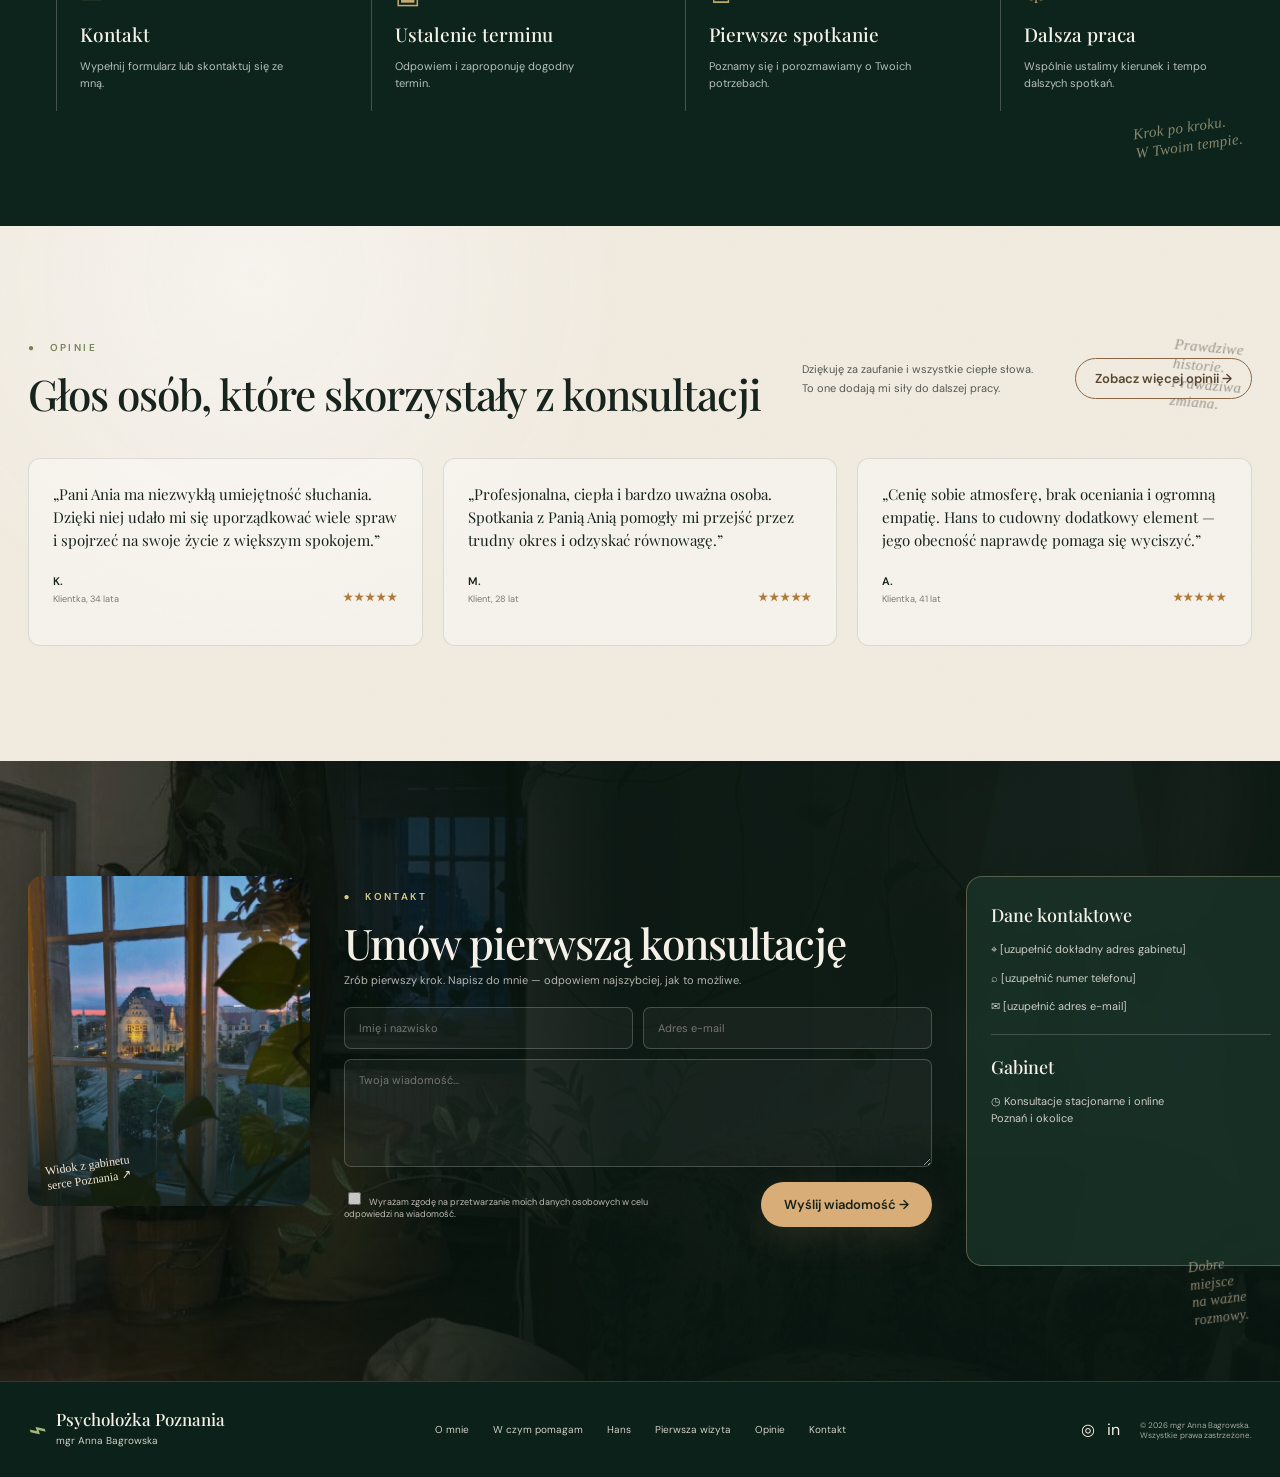
==== commit 6f9ffcfc: "Update index.html" ====
--- a/index.html
+++ b/index.html
@@ -122,7 +122,7 @@
         <div class="copy-block reveal delay-1">
           <div class="eyebrow olive">● &nbsp; POZNAJ HANSA</div>
           <h2>Terapeutyczny towarzysz,<br>który bywa na sesjach</h2>
-          <p>Hans to mój pies — spokojny, uważny i niezwykle empatyczny. Jego obecność podczas niektórych konsultacji (jeśli sobie tego życzysz) może przynieść dodatkowe ukojenie, pomóc w obniżeniu napięcia i stworzyć jeszcze bardziej przyjazną atmosferę.</p>
+          <p>Hans to mój pies — spokojny, uważny i niezwykle empatyczny. Jego obecność podczas konsultacji (jeśli sobie tego życzysz) może przynieść dodatkowe ukojenie, pomóc w obniżeniu napięcia i stworzyć jeszcze bardziej przyjazną atmosferę.</p>
           <a class="btn btn-gold" href="#contact">Dowiedz się więcej o Hansie →</a>
         </div>
         <div class="hans-list reveal delay-2">
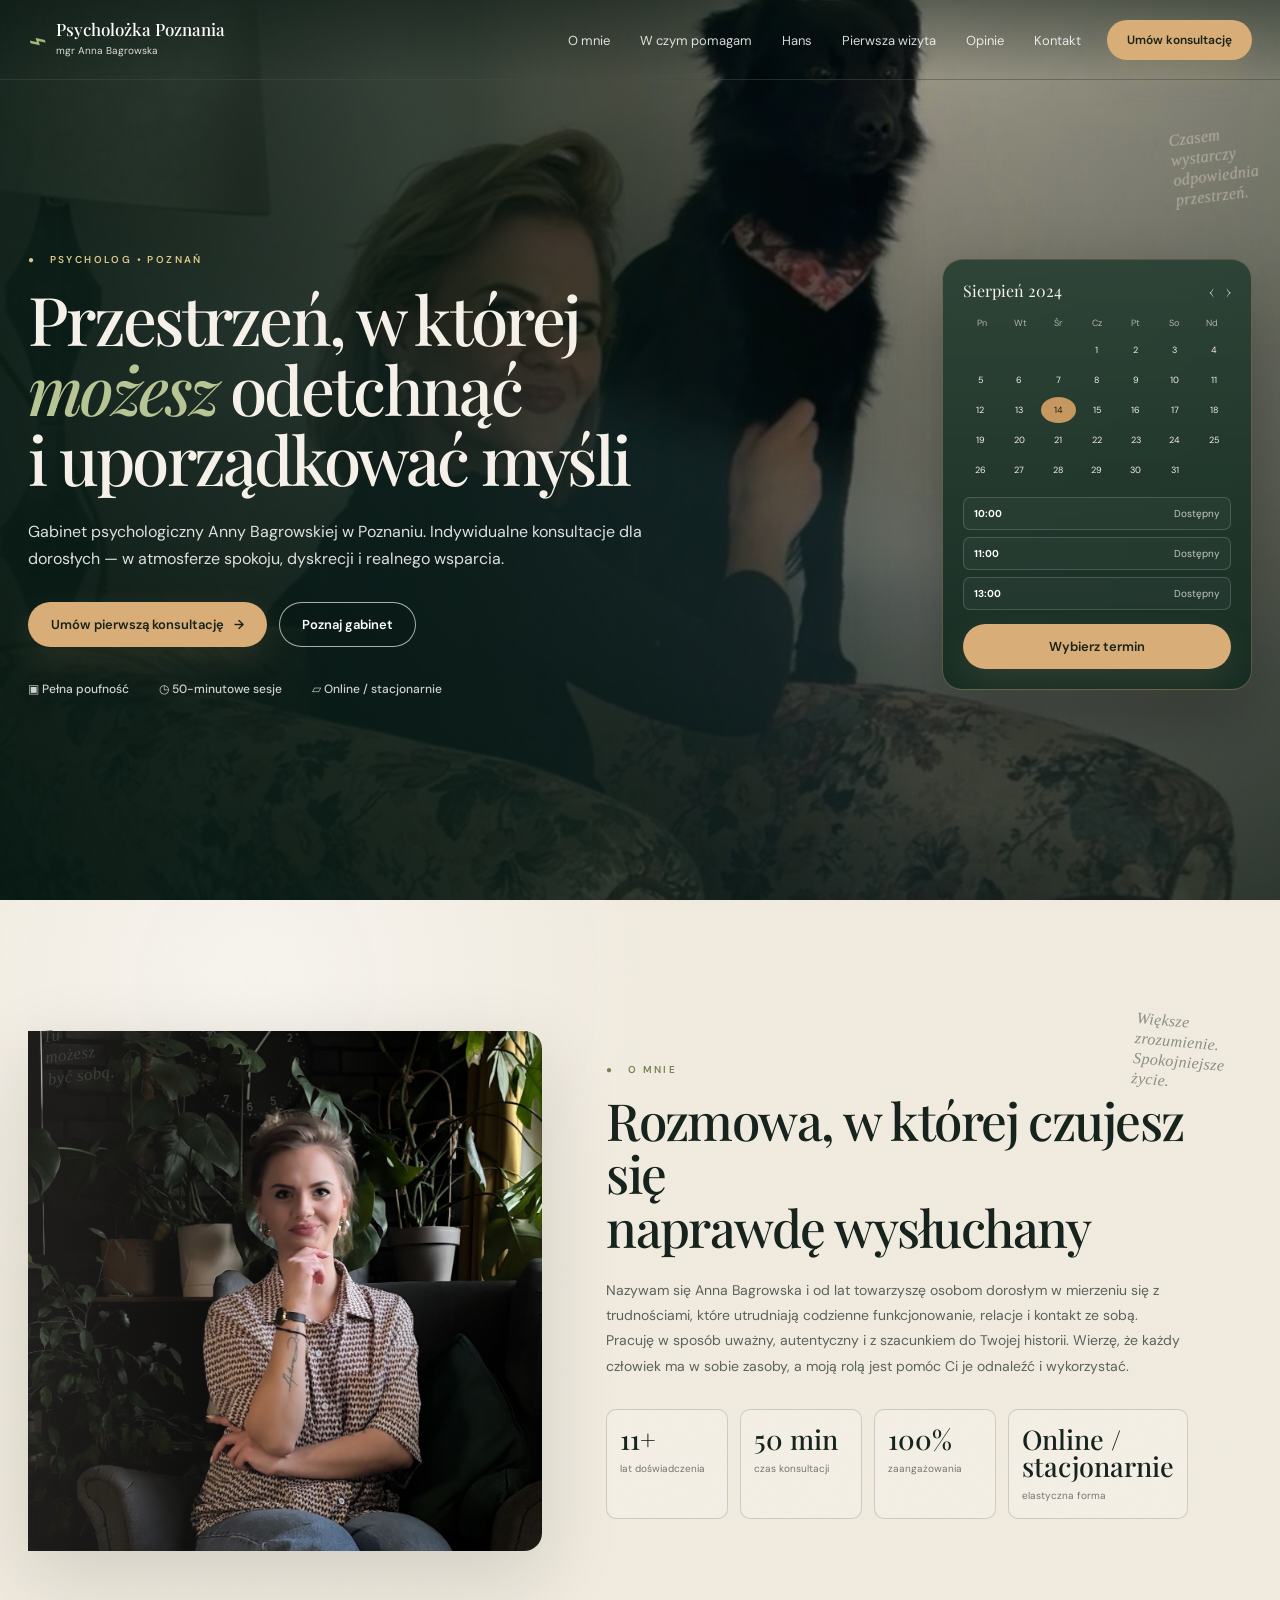
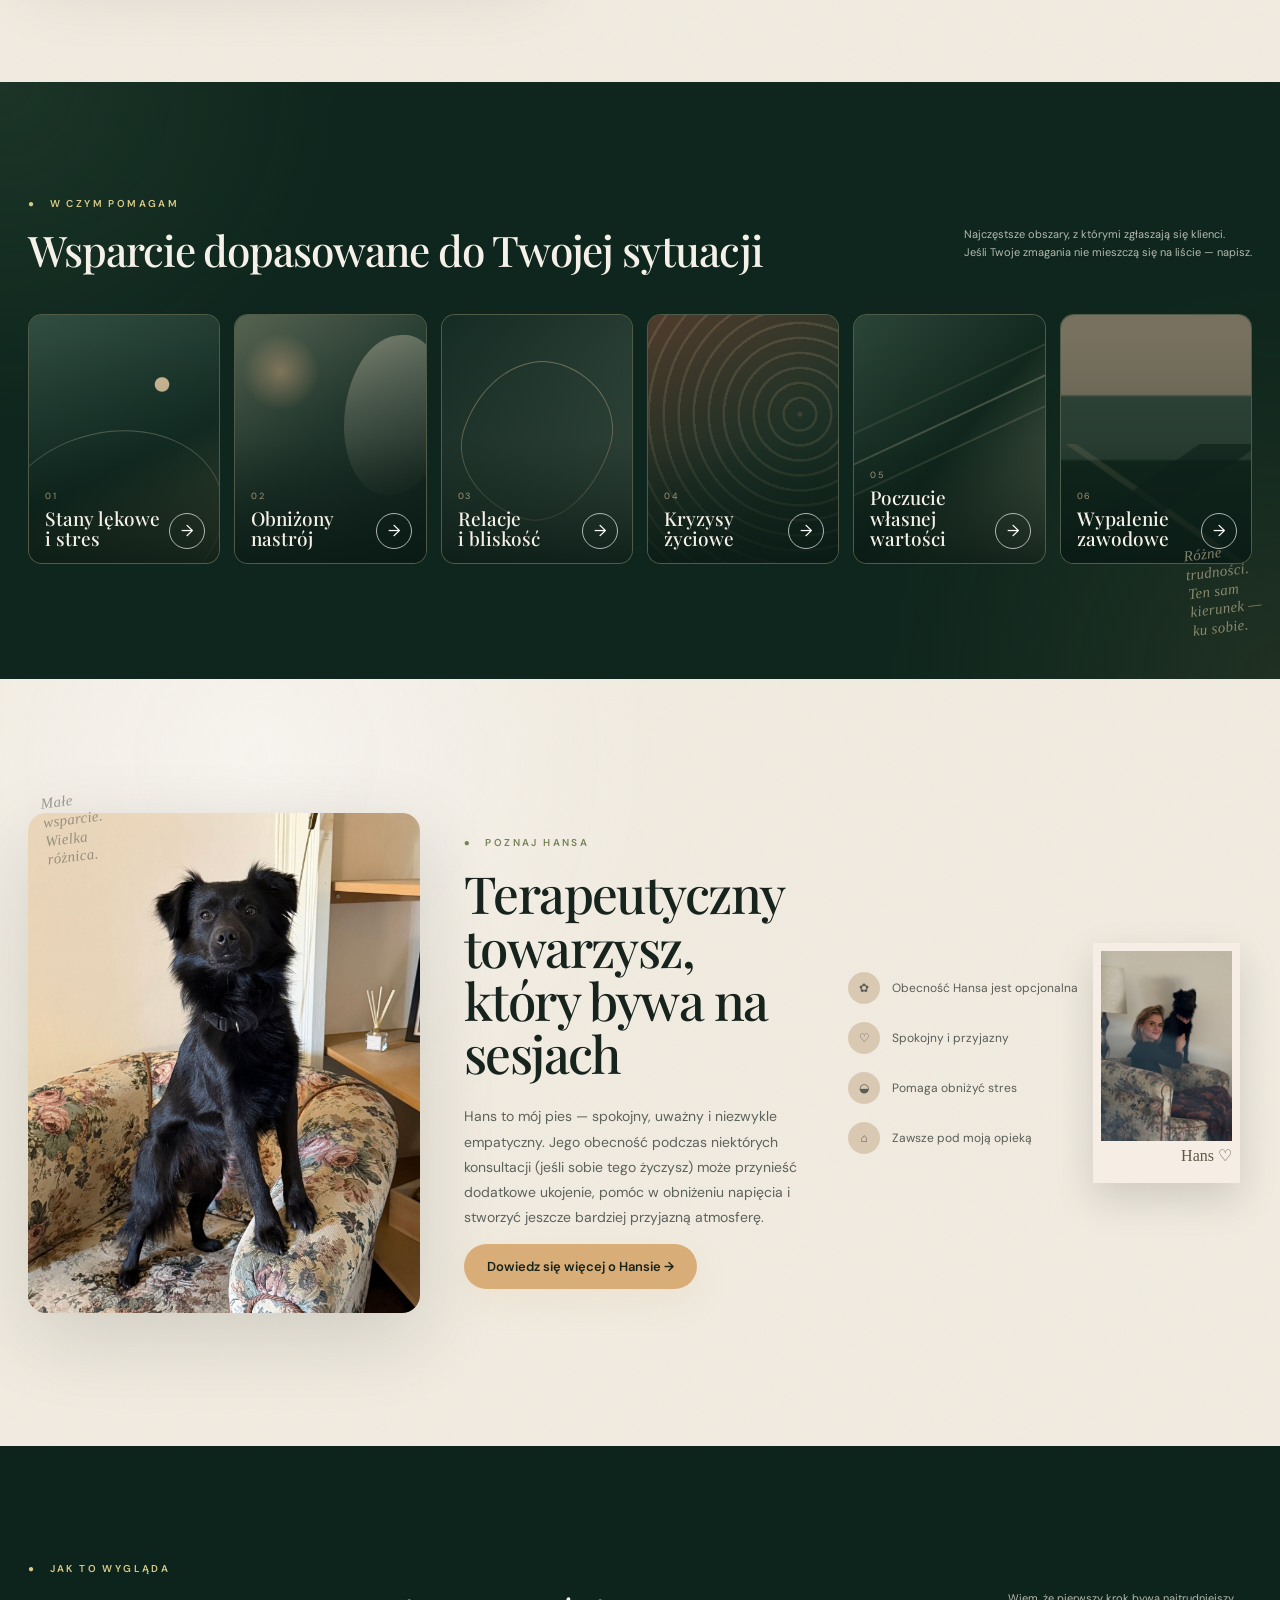
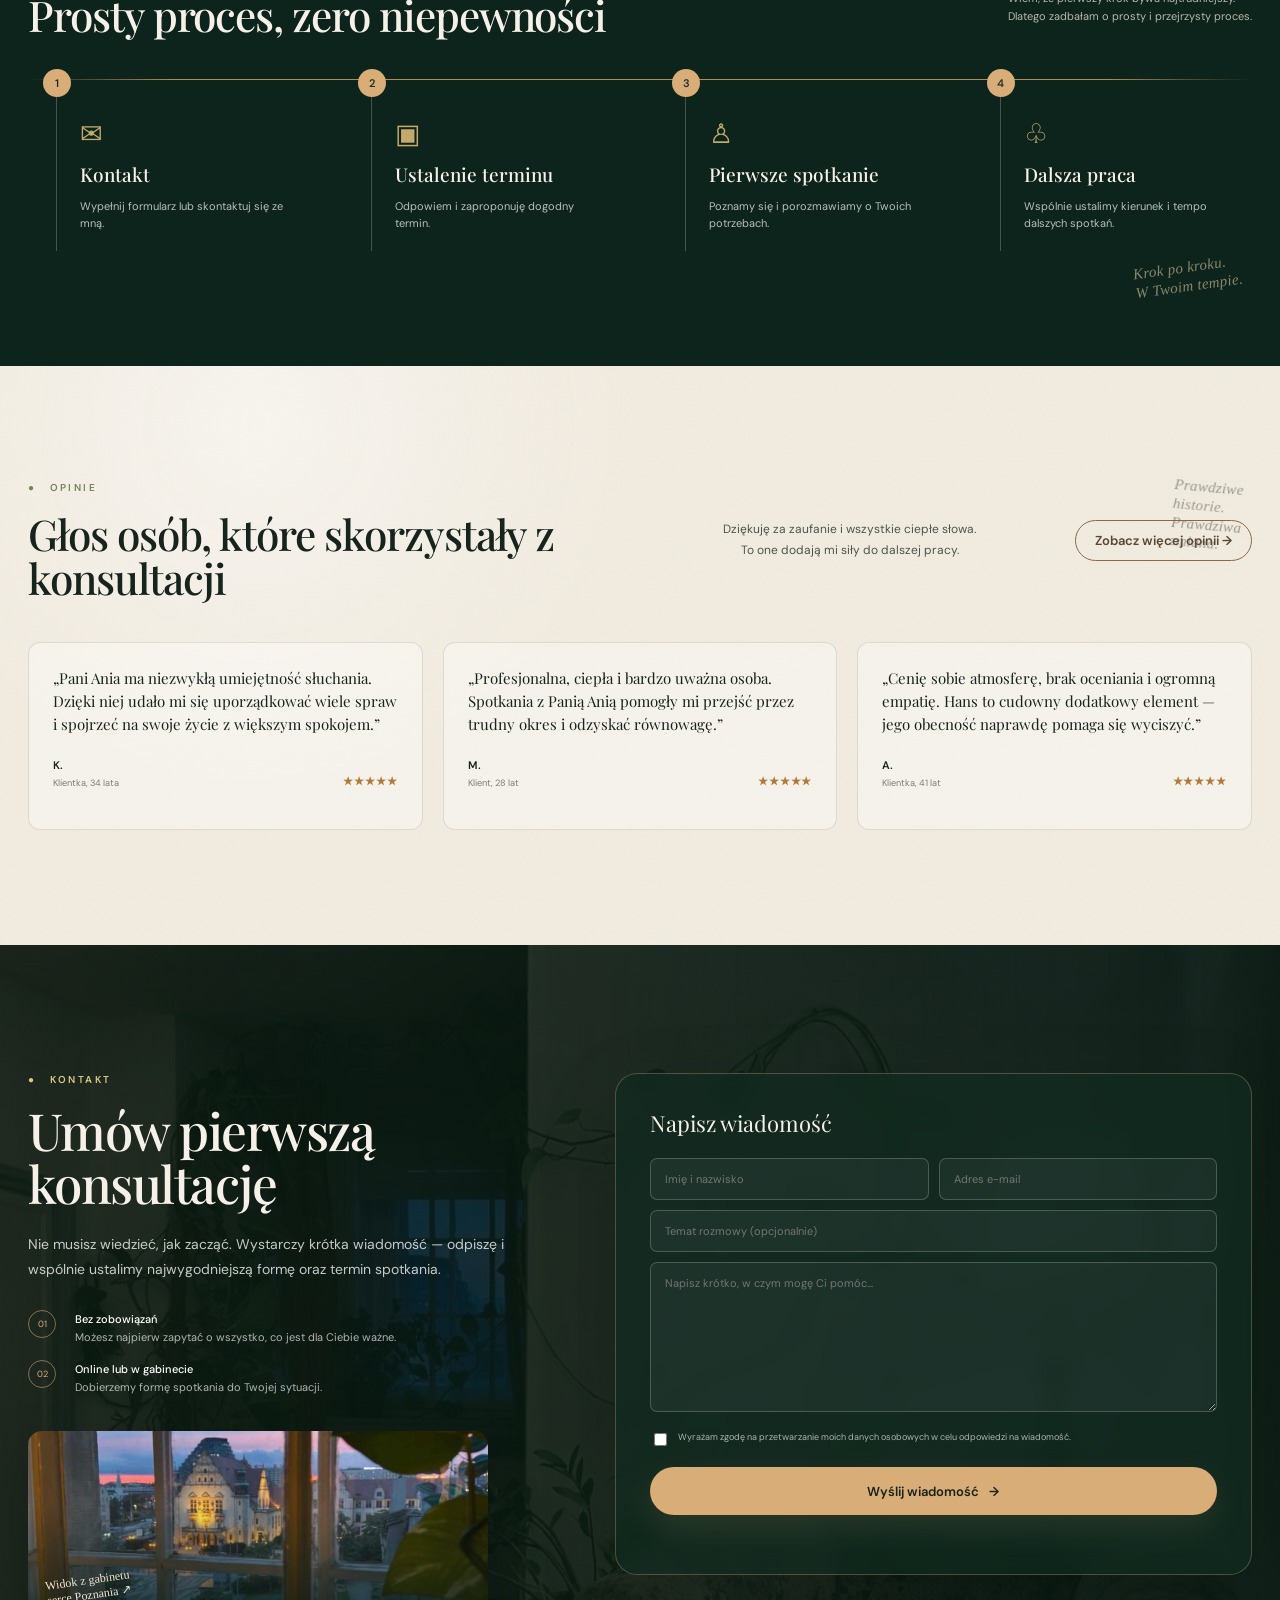
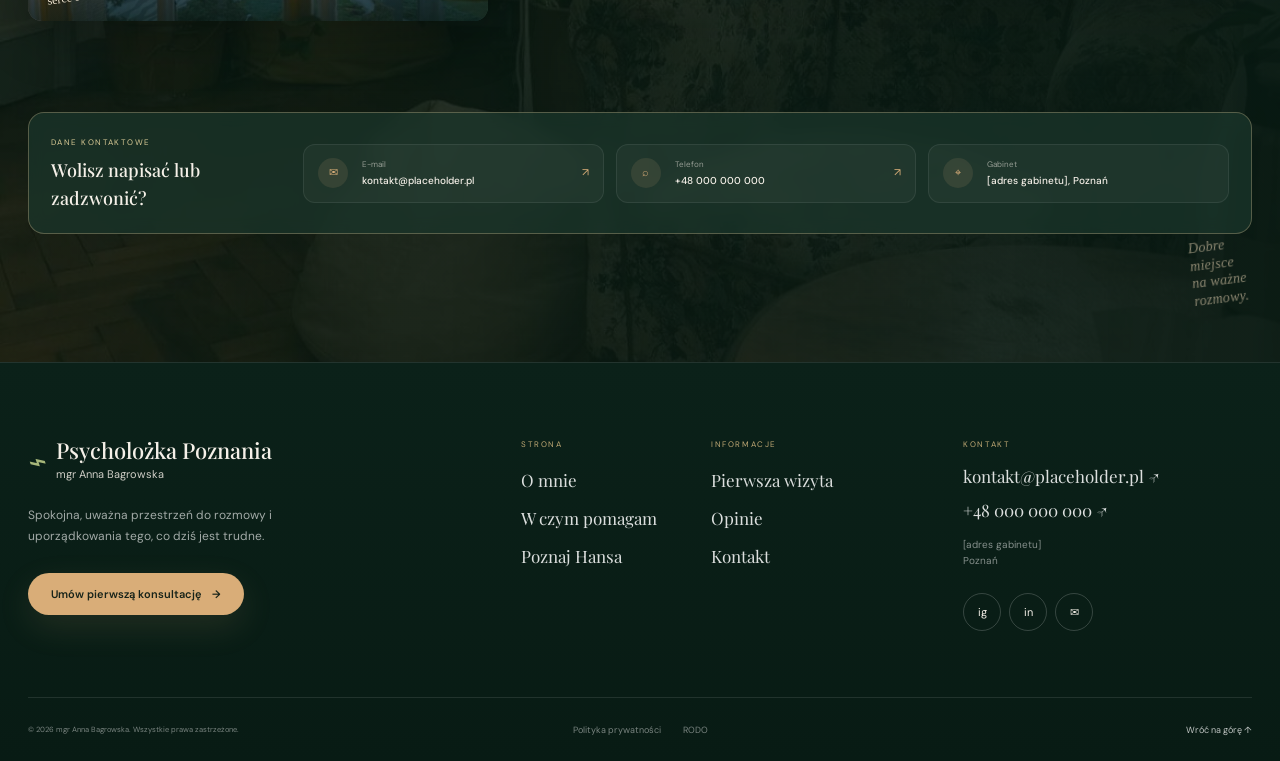
==== commit 76353da4: "Add files via upload" ====
--- a/index.html
+++ b/index.html
@@ -31,11 +31,12 @@
   </header>
 
   <main>
-    <section class="hero section-dark">
+    <section class="hero section-dark" data-hero>
       <div class="hero-bg" aria-hidden="true" data-parallax></div>
+      <div class="hero-scrim" aria-hidden="true"></div>
       <div class="leaf leaf-a" aria-hidden="true"></div>
       <div class="shell hero-grid">
-        <div class="hero-copy reveal">
+        <div class="hero-copy hero-enter">
           <div class="eyebrow">● &nbsp; PSYCHOLOG • POZNAŃ</div>
           <h1>Przestrzeń, w której <em>możesz</em> odetchnąć<br>i uporządkować myśli</h1>
           <p>Gabinet psychologiczny Anny Bagrowskiej w Poznaniu. Indywidualne konsultacje dla dorosłych — w atmosferze spokoju, dyskrecji i realnego wsparcia.</p>
@@ -50,7 +51,7 @@
           </div>
         </div>
 
-        <aside class="booking-card reveal delay-1" aria-label="Podgląd dostępnych terminów">
+        <aside class="booking-card hero-enter hero-enter-delay" aria-label="Podgląd dostępnych terminów">
           <div class="calendar-head">
             <span>Sierpień 2024</span>
             <div>‹ &nbsp; ›</div>
@@ -105,12 +106,12 @@
           <p>Najczęstsze obszary, z którymi zgłaszają się klienci.<br>Jeśli Twoje zmagania nie mieszczą się na liście — napisz.</p>
         </div>
         <div class="support-grid">
-          <article class="support-card ph-1 reveal" tabindex="0"><div class="placeholder-art" aria-hidden="true"></div><div class="support-card-copy"><span class="support-kicker">01</span><h3>Stany lękowe<br>i stres</h3><button type="button" aria-label="Dowiedz się więcej o stanach lękowych i stresie">→</button></div></article>
-          <article class="support-card ph-2 reveal delay-1" tabindex="0"><div class="placeholder-art" aria-hidden="true"></div><div class="support-card-copy"><span class="support-kicker">02</span><h3>Obniżony<br>nastrój</h3><button type="button" aria-label="Dowiedz się więcej o obniżonym nastroju">→</button></div></article>
-          <article class="support-card ph-3 reveal delay-2" tabindex="0"><div class="placeholder-art" aria-hidden="true"></div><div class="support-card-copy"><span class="support-kicker">03</span><h3>Relacje<br>i bliskość</h3><button type="button" aria-label="Dowiedz się więcej o relacjach i bliskości">→</button></div></article>
-          <article class="support-card ph-4 reveal" tabindex="0"><div class="placeholder-art" aria-hidden="true"></div><div class="support-card-copy"><span class="support-kicker">04</span><h3>Kryzysy<br>życiowe</h3><button type="button" aria-label="Dowiedz się więcej o kryzysach życiowych">→</button></div></article>
-          <article class="support-card ph-5 reveal delay-1" tabindex="0"><div class="placeholder-art" aria-hidden="true"></div><div class="support-card-copy"><span class="support-kicker">05</span><h3>Poczucie własnej<br>wartości</h3><button type="button" aria-label="Dowiedz się więcej o poczuciu własnej wartości">→</button></div></article>
-          <article class="support-card ph-6 reveal delay-2" tabindex="0"><div class="placeholder-art" aria-hidden="true"></div><div class="support-card-copy"><span class="support-kicker">06</span><h3>Wypalenie<br>zawodowe</h3><button type="button" aria-label="Dowiedz się więcej o wypaleniu zawodowym">→</button></div></article>
+          <article class="support-card ph-1 reveal" tabindex="0"><div class="placeholder-art" aria-hidden="true"></div><div class="support-card-copy"><span class="support-kicker">01</span><h3>Stany lękowe<br>i stres</h3><a href="#contact" class="support-link" data-topic="Stany lękowe i stres" aria-label="Skontaktuj się w sprawie stanów lękowych i stresu">→</a></div></article>
+          <article class="support-card ph-2 reveal delay-1" tabindex="0"><div class="placeholder-art" aria-hidden="true"></div><div class="support-card-copy"><span class="support-kicker">02</span><h3>Obniżony<br>nastrój</h3><a href="#contact" class="support-link" data-topic="Obniżony nastrój" aria-label="Skontaktuj się w sprawie obniżonego nastroju">→</a></div></article>
+          <article class="support-card ph-3 reveal delay-2" tabindex="0"><div class="placeholder-art" aria-hidden="true"></div><div class="support-card-copy"><span class="support-kicker">03</span><h3>Relacje<br>i bliskość</h3><a href="#contact" class="support-link" data-topic="Relacje i bliskość" aria-label="Skontaktuj się w sprawie relacji i bliskości">→</a></div></article>
+          <article class="support-card ph-4 reveal" tabindex="0"><div class="placeholder-art" aria-hidden="true"></div><div class="support-card-copy"><span class="support-kicker">04</span><h3>Kryzysy<br>życiowe</h3><a href="#contact" class="support-link" data-topic="Kryzysy życiowe" aria-label="Skontaktuj się w sprawie kryzysów życiowych">→</a></div></article>
+          <article class="support-card ph-5 reveal delay-1" tabindex="0"><div class="placeholder-art" aria-hidden="true"></div><div class="support-card-copy"><span class="support-kicker">05</span><h3>Poczucie własnej<br>wartości</h3><a href="#contact" class="support-link" data-topic="Poczucie własnej wartości" aria-label="Skontaktuj się w sprawie poczucia własnej wartości">→</a></div></article>
+          <article class="support-card ph-6 reveal delay-2" tabindex="0"><div class="placeholder-art" aria-hidden="true"></div><div class="support-card-copy"><span class="support-kicker">06</span><h3>Wypalenie<br>zawodowe</h3><a href="#contact" class="support-link" data-topic="Wypalenie zawodowe" aria-label="Skontaktuj się w sprawie wypalenia zawodowego">→</a></div></article>
         </div>
       </div>
       <div class="hand-note note-support">Różne<br>trudności.<br>Ten sam<br>kierunek —<br>ku sobie.</div>
@@ -122,11 +123,11 @@
         <div class="copy-block reveal delay-1">
           <div class="eyebrow olive">● &nbsp; POZNAJ HANSA</div>
           <h2>Terapeutyczny towarzysz,<br>który bywa na sesjach</h2>
-          <p>Hans to mój pies — spokojny, uważny i niezwykle empatyczny. Jego obecność podczas konsultacji (jeśli sobie tego życzysz) może przynieść dodatkowe ukojenie, pomóc w obniżeniu napięcia i stworzyć jeszcze bardziej przyjazną atmosferę.</p>
+          <p>Hans to mój pies — spokojny, uważny i niezwykle empatyczny. Jego obecność podczas niektórych konsultacji (jeśli sobie tego życzysz) może przynieść dodatkowe ukojenie, pomóc w obniżeniu napięcia i stworzyć jeszcze bardziej przyjazną atmosferę.</p>
           <a class="btn btn-gold" href="#contact">Dowiedz się więcej o Hansie →</a>
         </div>
         <div class="hans-list reveal delay-2">
-          <div><span>✿</span> Doświadczony psi terapeuta</div>
+          <div><span>✿</span> Obecność Hansa jest opcjonalna</div>
           <div><span>♡</span> Spokojny i przyjazny</div>
           <div><span>◒</span> Pomaga obniżyć stres</div>
           <div><span>⌂</span> Zawsze pod moją opieką</div>
@@ -152,7 +153,7 @@
 
     <section class="reviews paper" id="reviews">
       <div class="shell">
-        <div class="reviews-head reveal"><div><div class="eyebrow olive">● &nbsp; OPINIE</div><h2>Głos osób, które skorzystały z konsultacji</h2></div><p>Dziękuję za zaufanie i wszystkie ciepłe słowa.<br>To one dodają mi siły do dalszej pracy.</p><a href="#contact" class="btn btn-outline-dark">Zobacz więcej opinii →</a></div>
+        <div class="reviews-head reveal"><div class="reviews-title"><div class="eyebrow olive">● &nbsp; OPINIE</div><h2>Głos osób, które skorzystały z konsultacji</h2></div><p class="reviews-thanks">Dziękuję za zaufanie i wszystkie ciepłe słowa.<br>To one dodają mi siły do dalszej pracy.</p><a href="#contact" class="btn btn-outline-dark">Zobacz więcej opinii →</a></div>
         <div class="review-grid">
           <blockquote class="reveal">„Pani Ania ma niezwykłą umiejętność słuchania. Dzięki niej udało mi się uporządkować wiele spraw i spojrzeć na swoje życie z większym spokojem.”<footer><span>K.<small>Klientka, 34 lata</small></span><b>★★★★★</b></footer></blockquote>
           <blockquote class="reveal delay-1">„Profesjonalna, ciepła i bardzo uważna osoba. Spotkania z Panią Anią pomogły mi przejść przez trudny okres i odzyskać równowagę.”<footer><span>M.<small>Klient, 28 lat</small></span><b>★★★★★</b></footer></blockquote>
@@ -165,26 +166,32 @@
     <section class="contact section-dark" id="contact">
       <div class="contact-bg" aria-hidden="true"></div>
       <div class="shell contact-grid">
-        <div class="view-card reveal"><img src="assets/window-view.jpeg" loading="lazy" decoding="async" alt="Widok z gabinetu w Poznaniu" /><span>Widok z gabinetu<br>serce Poznania ↗</span></div>
-        <div class="form-wrap reveal delay-1">
+        <div class="contact-intro reveal">
           <div class="eyebrow">● &nbsp; KONTAKT</div>
           <h2>Umów pierwszą konsultację</h2>
-          <p>Zrób pierwszy krok. Napisz do mnie — odpowiem najszybciej, jak to możliwe.</p>
+          <p class="contact-lead">Nie musisz wiedzieć, jak zacząć. Wystarczy krótka wiadomość — odpiszę i wspólnie ustalimy najwygodniejszą formę oraz termin spotkania.</p>
+          <div class="contact-points">
+            <div><span>01</span><p><strong>Bez zobowiązań</strong><br>Możesz najpierw zapytać o wszystko, co jest dla Ciebie ważne.</p></div>
+            <div><span>02</span><p><strong>Online lub w gabinecie</strong><br>Dobierzemy formę spotkania do Twojej sytuacji.</p></div>
+          </div>
+          <div class="view-card"><img src="assets/window-view.jpeg" loading="lazy" decoding="async" alt="Widok z gabinetu w Poznaniu" /><span>Widok z gabinetu<br>serce Poznania ↗</span></div>
+        </div>
+        <div class="form-wrap reveal delay-1">
+          <div class="form-eyebrow">Napisz wiadomość</div>
           <form id="contactForm">
             <div class="form-row"><input required placeholder="Imię i nazwisko" /><input required type="email" placeholder="Adres e-mail" /></div>
-            <textarea required placeholder="Twoja wiadomość..."></textarea>
-            <div class="consent"><label><input type="checkbox" required /> Wyrażam zgodę na przetwarzanie moich danych osobowych w celu odpowiedzi na wiadomość.</label><button class="btn btn-gold" type="submit">Wyślij wiadomość →</button></div>
+            <input id="topicField" name="topic" placeholder="Temat rozmowy (opcjonalnie)" />
+            <textarea required placeholder="Napisz krótko, w czym mogę Ci pomóc..."></textarea>
+            <label class="consent-check"><input type="checkbox" required /> <span>Wyrażam zgodę na przetwarzanie moich danych osobowych w celu odpowiedzi na wiadomość.</span></label>
+            <button class="btn btn-gold btn-submit" type="submit">Wyślij wiadomość <span>→</span></button>
             <div class="form-status" aria-live="polite"></div>
           </form>
         </div>
         <aside class="contact-card reveal delay-2">
-          <h3>Dane kontaktowe</h3>
-          <p>⌖ [uzupełnić dokładny adres gabinetu]</p>
-          <p>⌕ [uzupełnić numer telefonu]</p>
-          <p>✉ [uzupełnić adres e-mail]</p>
-          <hr>
-          <h3>Gabinet</h3>
-          <p>◷ Konsultacje stacjonarne i online<br>Poznań i okolice</p>
+          <div><small>DANE KONTAKTOWE</small><h3>Wolisz napisać lub zadzwonić?</h3></div>
+          <a href="mailto:kontakt@placeholder.pl" class="contact-row"><span>✉</span><div><small>E-mail</small><strong>kontakt@placeholder.pl</strong></div><b>↗</b></a>
+          <a href="tel:+48000000000" class="contact-row"><span>⌕</span><div><small>Telefon</small><strong>+48 000 000 000</strong></div><b>↗</b></a>
+          <div class="contact-row static"><span>⌖</span><div><small>Gabinet</small><strong>[adres gabinetu], Poznań</strong></div></div>
         </aside>
       </div>
       <div class="hand-note note-contact">Dobre<br>miejsce<br>na ważne<br>rozmowy.</div>
@@ -192,10 +199,28 @@
   </main>
 
   <footer class="footer section-dark">
-    <div class="shell footer-grid">
-      <a href="#top" class="brand"><span class="brand-mark">⌁</span><span><strong>Psycholożka Poznania</strong><small>mgr Anna Bagrowska</small></span></a>
-      <nav><a href="#about">O mnie</a><a href="#support">W czym pomagam</a><a href="#hans">Hans</a><a href="#process">Pierwsza wizyta</a><a href="#reviews">Opinie</a><a href="#contact">Kontakt</a></nav>
-      <div class="footer-meta"><span>◎ &nbsp; in</span><small>© 2026 mgr Anna Bagrowska.<br>Wszystkie prawa zastrzeżone.</small></div>
+    <div class="shell footer-main">
+      <div class="footer-brand-col">
+        <a href="#top" class="brand footer-brand"><span class="brand-mark">⌁</span><span><strong>Psycholożka Poznania</strong><small>mgr Anna Bagrowska</small></span></a>
+        <p>Spokojna, uważna przestrzeń do rozmowy i uporządkowania tego, co dziś jest trudne.</p>
+        <a href="#contact" class="btn btn-gold footer-cta">Umów pierwszą konsultację <span>→</span></a>
+      </div>
+      <div class="footer-links-wrap">
+        <div class="footer-links-col"><small>STRONA</small><a href="#about">O mnie</a><a href="#support">W czym pomagam</a><a href="#hans">Poznaj Hansa</a></div>
+        <div class="footer-links-col"><small>INFORMACJE</small><a href="#process">Pierwsza wizyta</a><a href="#reviews">Opinie</a><a href="#contact">Kontakt</a></div>
+      </div>
+      <div class="footer-contact-col">
+        <small>KONTAKT</small>
+        <a href="mailto:kontakt@placeholder.pl">kontakt@placeholder.pl <span>↗</span></a>
+        <a href="tel:+48000000000">+48 000 000 000 <span>↗</span></a>
+        <p>[adres gabinetu]<br>Poznań</p>
+        <div class="social-buttons"><a href="#" aria-label="Instagram">ig</a><a href="#" aria-label="LinkedIn">in</a><a href="mailto:kontakt@placeholder.pl" aria-label="E-mail">✉</a></div>
+      </div>
+    </div>
+    <div class="shell footer-bottom">
+      <small>© 2026 mgr Anna Bagrowska. Wszystkie prawa zastrzeżone.</small>
+      <div><a href="#">Polityka prywatności</a><a href="#">RODO</a></div>
+      <a href="#top" class="back-top">Wróć na górę ↑</a>
     </div>
   </footer>
 
--- a/styles.css
+++ b/styles.css
@@ -47,3 +47,38 @@
 @media(max-width:760px){:root{--section-y:72px}.shell{width:min(100% - 30px,1240px)}.site-header{background:rgba(10,31,23,.9)}.site-header .btn-small{display:none}.menu-btn{display:block}.desktop-nav.open{position:absolute;top:80px;left:0;right:0;display:flex;flex-direction:column;background:#0d241c;padding:22px;border-top:1px solid rgba(255,255,255,.12)}.hero{min-height:auto;padding:136px 0 82px}.hero-bg{background-position:58% 40%}.hero-grid{grid-template-columns:1fr}.hero-copy{max-width:100%}.hero h1{font-size:44px}.hero-copy>p{font-size:14px}.booking-card{max-width:370px}.micro-features{flex-direction:column;gap:9px}.split-grid{grid-template-columns:1fr;min-height:auto}.photo-frame{height:430px;border-radius:14px}.copy-block{padding:42px 2px 0}.stats{grid-template-columns:repeat(2,1fr)}.support-grid{grid-template-columns:repeat(2,1fr)}.section-head,.reviews-head{align-items:flex-start;flex-direction:column}.hans-grid{grid-template-columns:1fr;min-height:auto}.hans-photo{height:430px}.hans .copy-block{padding:42px 2px 0}.hans-list{padding:28px 0 0}.process-grid{grid-template-columns:1fr 1fr}.review-grid{grid-template-columns:1fr}.contact-grid{grid-template-columns:1fr}.view-card{height:260px}.contact-card{grid-column:auto}.form-wrap{padding:12px 0}.form-row{grid-template-columns:1fr}.consent{align-items:flex-start;flex-direction:column}.footer-grid{grid-template-columns:1fr}.footer nav{flex-wrap:wrap;justify-content:flex-start}.footer-meta{justify-content:flex-start}}
 @media(max-width:480px){:root{--section-y:64px}.hero h1{font-size:37px}.hero-actions{flex-direction:column;align-items:flex-start}.support-grid{grid-template-columns:1fr}.support-card{height:230px}.process-grid{grid-template-columns:1fr}.stats{grid-template-columns:1fr 1fr}.copy-block h2,.section-head h2,.reviews h2,.form-wrap h2{font-size:34px}}
 @media(prefers-reduced-motion:reduce){html{scroll-behavior:auto}*,*:before,*:after{animation-duration:.01ms!important;animation-iteration-count:1!important;transition-duration:.01ms!important;scroll-behavior:auto!important}.hero-bg{transform:none!important}}
+
+/* === V3 editorial interaction pass === */
+.hero{min-height:100svh;padding:160px 0 110px;isolation:isolate}
+.hero-bg{inset:0;background:url('assets/anna-hans.jpeg') center 42%/cover no-repeat;filter:none;transform:scale(1.015);z-index:-3}
+.hero-scrim{position:absolute;inset:0;z-index:-2;background:linear-gradient(90deg,rgba(7,25,18,.88) 0%,rgba(7,25,18,.68) 37%,rgba(7,25,18,.13) 72%,rgba(7,25,18,.32) 100%),linear-gradient(180deg,rgba(0,0,0,.03),rgba(3,15,11,.55));opacity:0;transition:opacity 1.45s cubic-bezier(.22,.61,.36,1)}
+.hero.hero-ready .hero-scrim{opacity:1}
+.hero:after{display:none}
+.hero-enter{opacity:0;transform:translate3d(110px,0,0);filter:blur(4px);transition:opacity 1s ease,transform 1.25s cubic-bezier(.16,1,.3,1),filter 1s ease}
+.hero.hero-ready .hero-enter{opacity:1;transform:translate3d(0,0,0);filter:none}
+.hero-enter-delay{transition-delay:.18s}
+.site-header:not(.scrolled){background:linear-gradient(to bottom,rgba(6,20,15,.46),transparent);backdrop-filter:none}
+
+.support-link{width:36px;height:36px;border-radius:50%;display:grid;place-items:center;border:1px solid rgba(255,255,255,.66);color:#fff;transition:background .25s ease,color .25s ease,transform .25s ease;border-color .25s ease}
+.support-link:hover,.support-link:focus-visible{background:var(--gold-2);border-color:var(--gold-2);color:#13251b;transform:rotate(-8deg) scale(1.06)}
+.support-card-copy button{display:none!important}
+
+.reviews-head{display:grid;grid-template-columns:minmax(0,1.25fr) minmax(280px,.8fr) auto;align-items:center}
+.reviews-thanks{text-align:center!important;justify-self:center;max-width:390px!important;font-size:12px!important;line-height:1.8!important;opacity:.75!important}
+
+.contact{padding:clamp(110px,10vw,168px) 0}
+.contact-bg{background:linear-gradient(90deg,rgba(7,25,18,.78),rgba(7,25,18,.94)),url('assets/office.jpeg') center/cover no-repeat;filter:none}
+.contact-grid{grid-template-columns:minmax(300px,.82fr) minmax(430px,1.05fr);gap:clamp(50px,7vw,100px);align-items:start}
+.contact-intro h2{font-family:var(--serif);font-weight:500;font-size:clamp(42px,4vw,58px);line-height:1.03;letter-spacing:-.03em;margin:0}
+.contact-lead{font-size:14px;line-height:1.8;max-width:560px;color:rgba(255,255,255,.76);margin:22px 0 28px}
+.contact-points{display:grid;gap:14px;margin-bottom:30px}.contact-points>div{display:grid;grid-template-columns:34px 1fr;gap:13px;align-items:start}.contact-points>div>span{width:28px;height:28px;border:1px solid rgba(216,173,120,.55);color:var(--gold-2);border-radius:50%;display:grid;place-items:center;font-size:9px}.contact-points p{margin:0;font-size:11px;line-height:1.65;color:rgba(255,255,255,.67)}.contact-points strong{color:#fff;font-weight:500}.contact-intro .view-card{width:min(100%,460px);height:190px;margin-top:34px}
+.form-wrap{padding:34px;background:rgba(17,44,33,.68);border:1px solid rgba(221,193,149,.28);border-radius:22px;backdrop-filter:blur(9px);box-shadow:0 26px 80px rgba(0,0,0,.16)}
+.form-eyebrow{font-family:var(--serif);font-size:22px;margin-bottom:20px}
+.form-wrap textarea{height:150px}.form-wrap #topicField{margin-top:10px}.consent-check{display:flex;align-items:flex-start;gap:8px;font-size:9px;line-height:1.5;color:rgba(255,255,255,.65);margin:14px 0 18px}.consent-check input{width:auto;margin-top:2px}.btn-submit{width:100%;min-height:48px}.contact-card{grid-column:1 / -1;display:grid;grid-template-columns:minmax(230px,.8fr) repeat(3,minmax(190px,1fr));gap:12px;align-items:center;padding:20px 22px;margin-top:2px}.contact-card h3{font-size:18px;margin:5px 0 0}.contact-card>div>small{font-size:8px;letter-spacing:.18em;color:#d8c995}.contact-row{display:grid;grid-template-columns:34px 1fr auto;gap:10px;align-items:center;padding:13px 14px;border-radius:12px;background:rgba(255,255,255,.035);border:1px solid rgba(255,255,255,.08);transition:transform .2s ease,background .2s ease,border-color .2s ease}.contact-row:hover{transform:translateY(-2px);background:rgba(255,255,255,.07);border-color:rgba(216,173,120,.34)}.contact-row>span{width:30px;height:30px;border-radius:50%;display:grid;place-items:center;background:rgba(216,173,120,.12);color:#d8ad78}.contact-row small,.contact-row strong{display:block}.contact-row small{font-size:8px;opacity:.55}.contact-row strong{font-size:10px;font-weight:500;margin-top:2px}.contact-row b{font-weight:400;color:#d8ad78}.contact-row.static{cursor:default}
+
+.footer{padding:0;border-top:1px solid rgba(255,255,255,.11);background:linear-gradient(180deg,#0b2119,#081b14)}
+.footer-main{display:grid;grid-template-columns:1.15fr 1fr .85fr;gap:clamp(50px,8vw,110px);padding:76px 0 66px;align-items:start}.footer-brand-col p{max-width:340px;font-size:12px;line-height:1.75;color:rgba(255,255,255,.62);margin:22px 0 26px}.footer-brand strong{font-size:22px}.footer-brand small{font-size:11px}.footer-cta{font-size:11px}.footer-links-wrap{display:grid;grid-template-columns:1fr 1fr;gap:40px}.footer-links-col{display:flex;flex-direction:column;align-items:flex-start;gap:16px}.footer-links-col small,.footer-contact-col>small{font-size:8px;letter-spacing:.2em;color:#bfa874;margin-bottom:4px}.footer-links-col a,.footer-contact-col>a{font-family:var(--serif);font-size:17px;color:rgba(255,255,255,.86);transition:color .2s ease,transform .2s ease}.footer-links-col a:hover,.footer-contact-col>a:hover{color:#d8ad78;transform:translateX(3px)}.footer-contact-col{display:flex;flex-direction:column;align-items:flex-start;gap:12px}.footer-contact-col p{font-size:10px;line-height:1.6;color:rgba(255,255,255,.5);margin:4px 0}.social-buttons{display:flex;gap:8px;margin-top:8px}.social-buttons a{width:38px;height:38px;border-radius:50%;border:1px solid rgba(255,255,255,.18);display:grid;place-items:center;font-size:11px;transition:.25s ease}.social-buttons a:hover{background:#d8ad78;color:#13251b;border-color:#d8ad78;transform:translateY(-3px)}.footer-bottom{min-height:64px;border-top:1px solid rgba(255,255,255,.1);display:grid;grid-template-columns:1fr auto 1fr;align-items:center;gap:24px;font-size:9px;color:rgba(255,255,255,.46)}.footer-bottom>div{display:flex;gap:22px}.footer-bottom a:hover{color:#d8ad78}.back-top{justify-self:end;color:rgba(255,255,255,.74)!important}
+
+@media(max-width:900px){.reviews-head{grid-template-columns:1fr;justify-items:start}.reviews-thanks{text-align:left!important;justify-self:start}.contact-grid{grid-template-columns:1fr}.contact-card{grid-column:auto;grid-template-columns:1fr 1fr}.contact-card>div:first-child{grid-column:1/-1}.footer-main{grid-template-columns:1fr 1fr}.footer-brand-col{grid-column:1/-1}.footer-bottom{grid-template-columns:1fr auto}.footer-bottom>div{display:none}}
+@media(max-width:760px){.hero{min-height:100svh;padding-top:130px}.hero-enter{transform:translate3d(60px,0,0)}.hero-bg{background-position:58% center}.hero-scrim{background:linear-gradient(180deg,rgba(6,22,16,.48) 0%,rgba(6,22,16,.62) 45%,rgba(6,22,16,.9) 100%)}.contact-intro .view-card{height:180px}.form-wrap{padding:24px}.contact-card{grid-template-columns:1fr}.contact-card>div:first-child{grid-column:auto}.footer-main{grid-template-columns:1fr;padding:58px 0 48px}.footer-brand-col{grid-column:auto}.footer-links-wrap{gap:26px}.footer-bottom{grid-template-columns:1fr auto;min-height:72px}}
+@media(max-width:480px){.form-row{grid-template-columns:1fr}.footer-links-col a,.footer-contact-col>a{font-size:16px}.footer-bottom{grid-template-columns:1fr}.back-top{justify-self:start}.contact-card{padding:16px}}
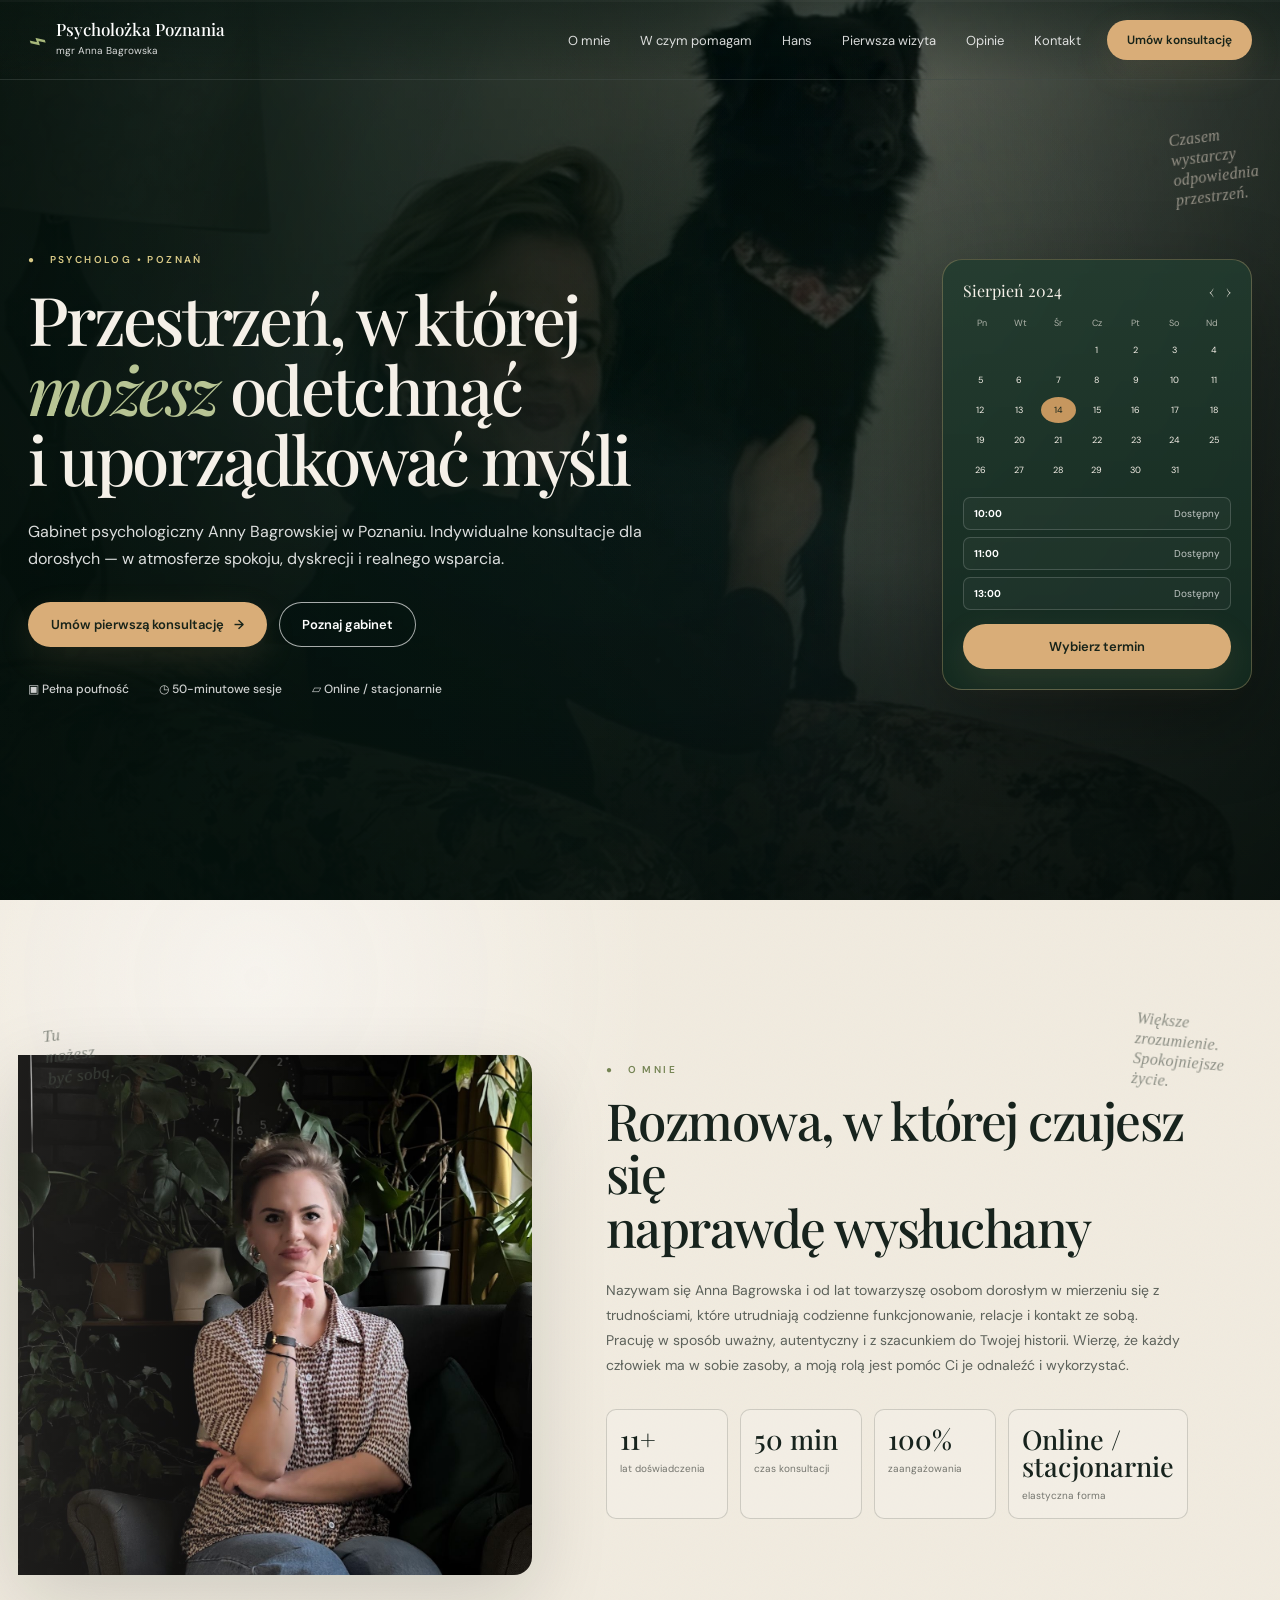
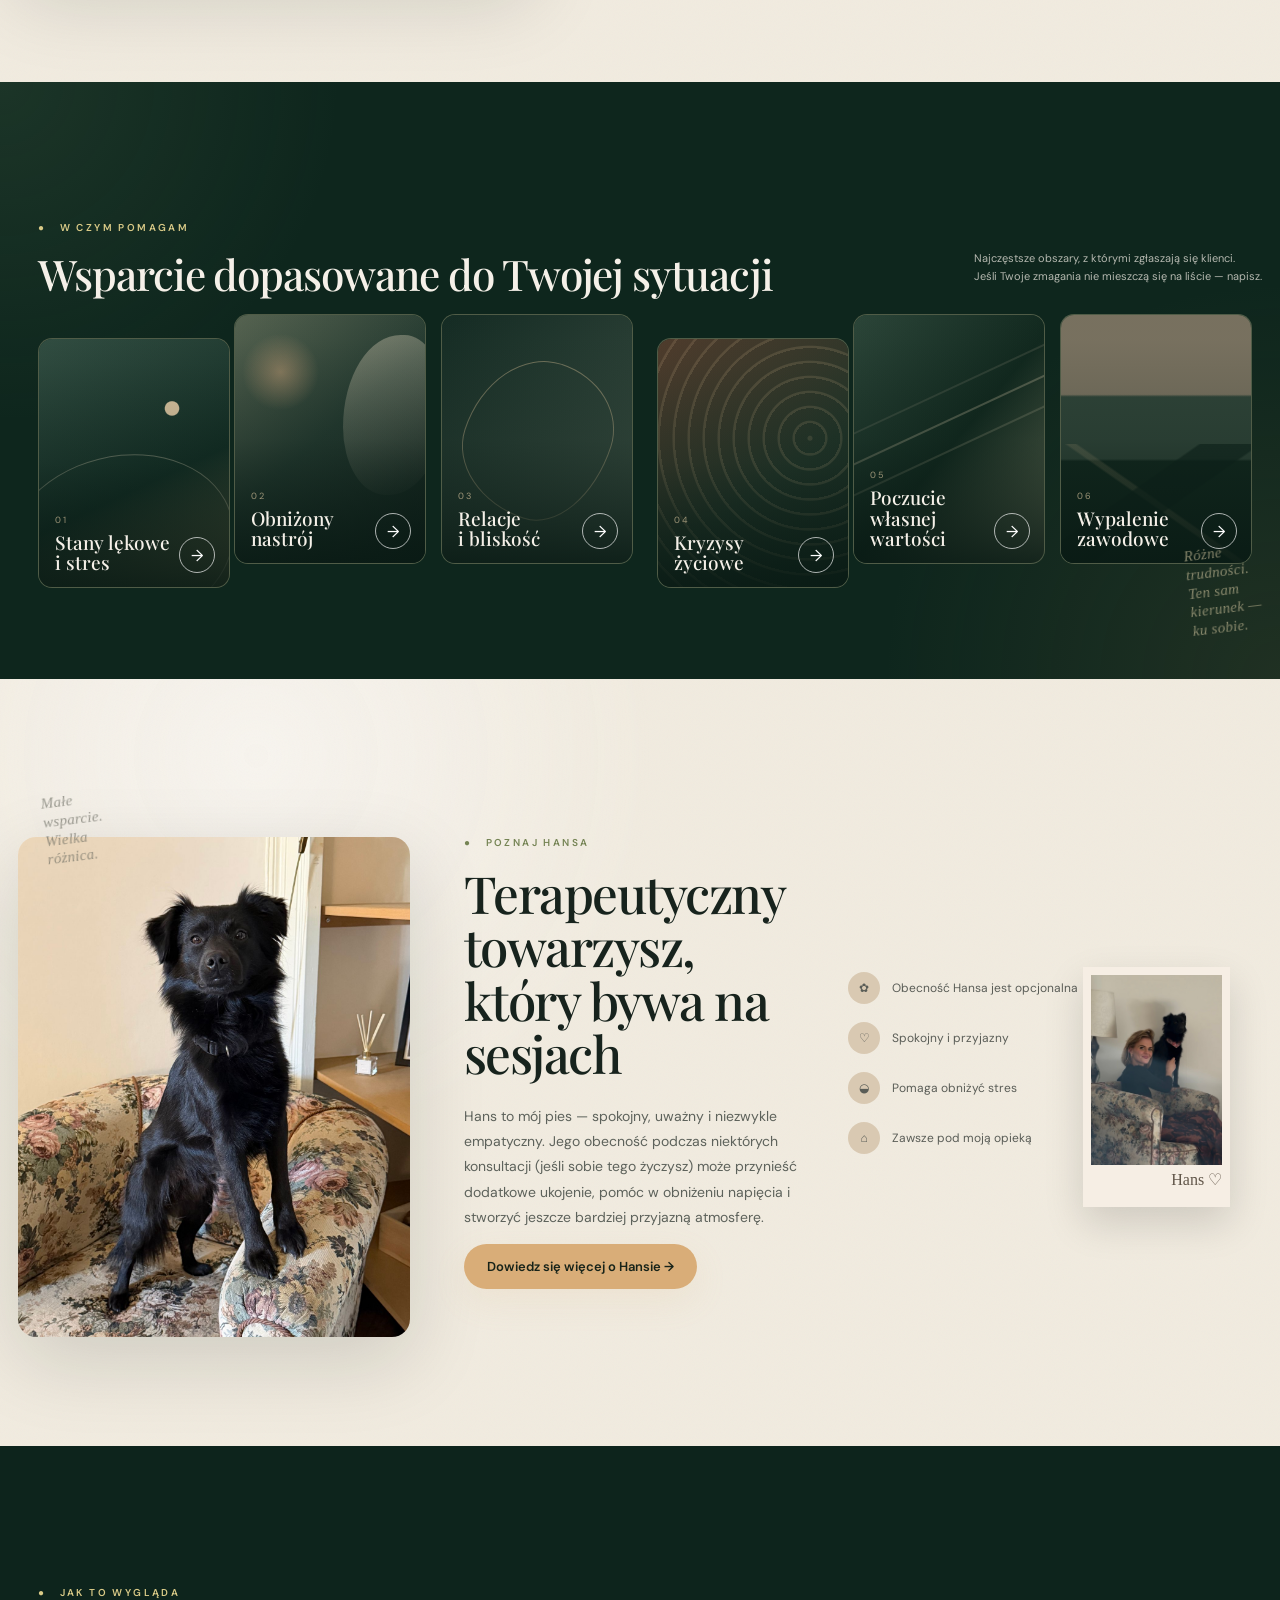
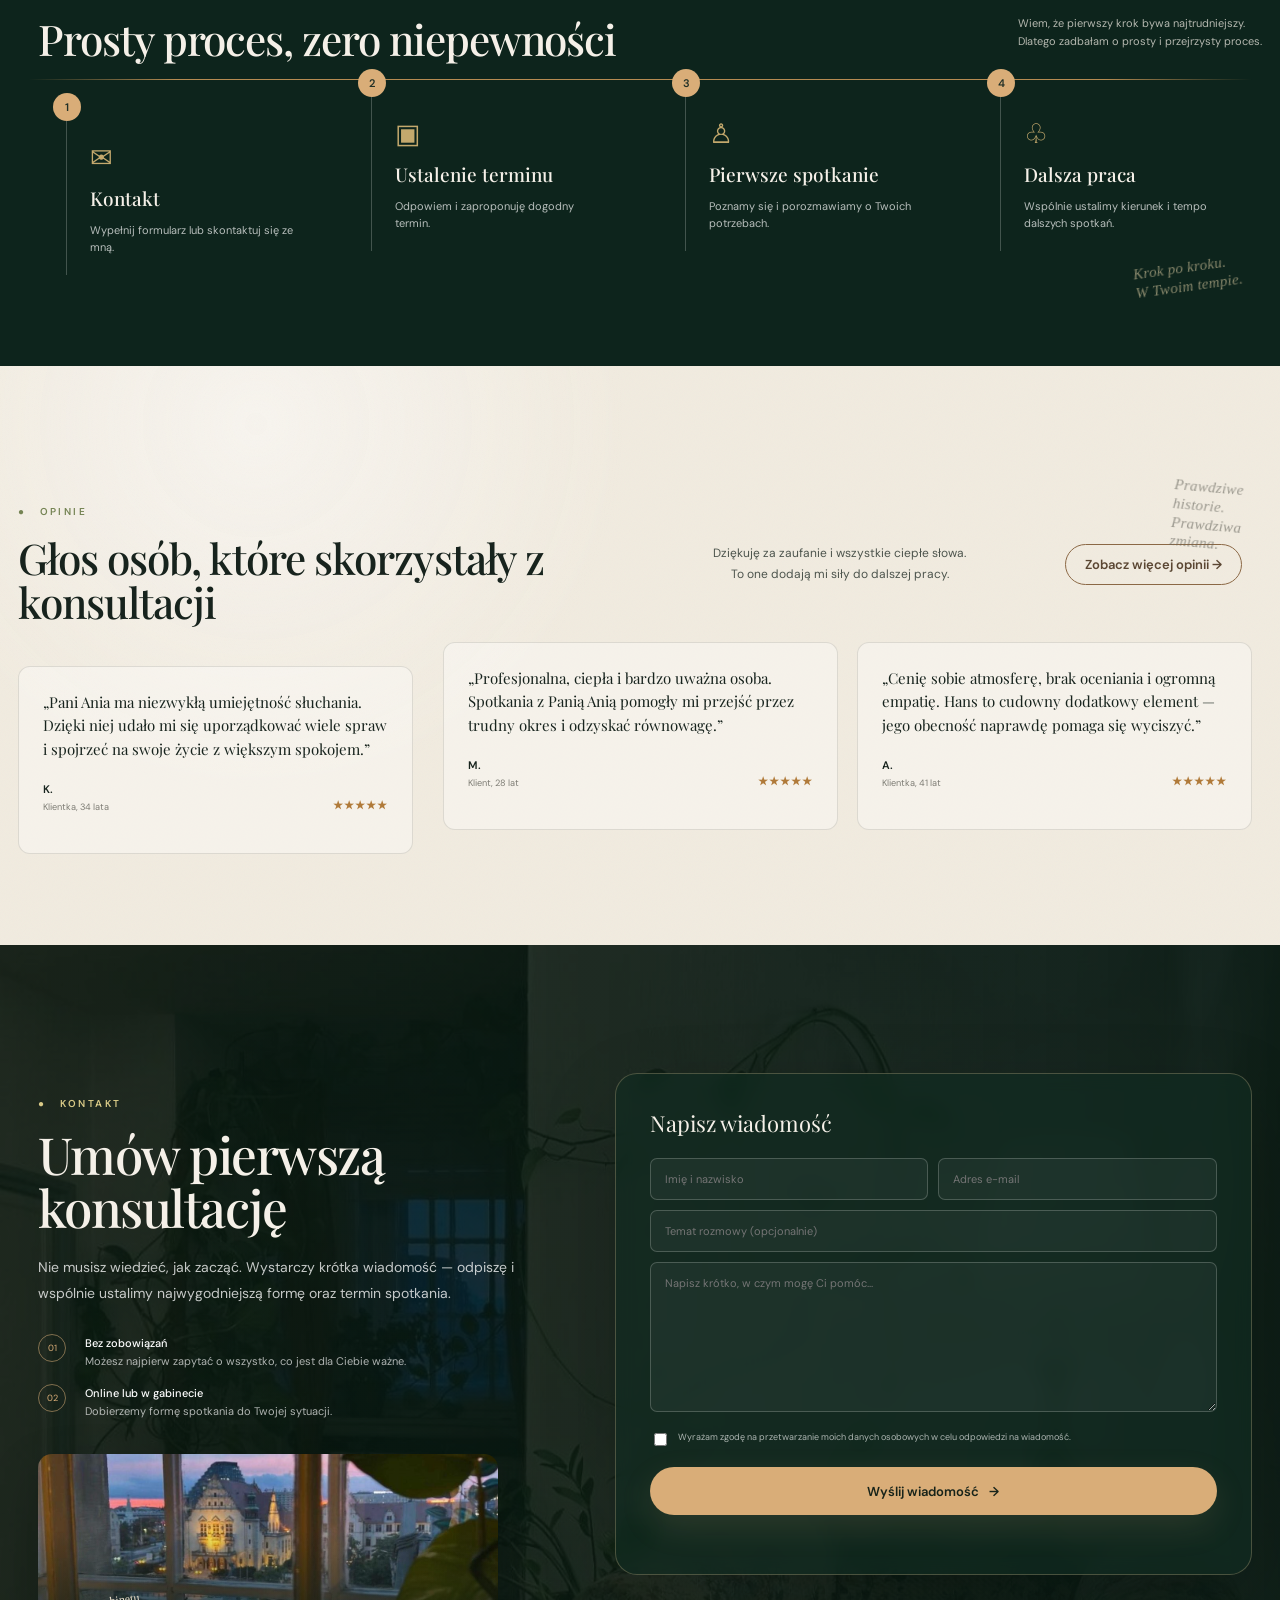
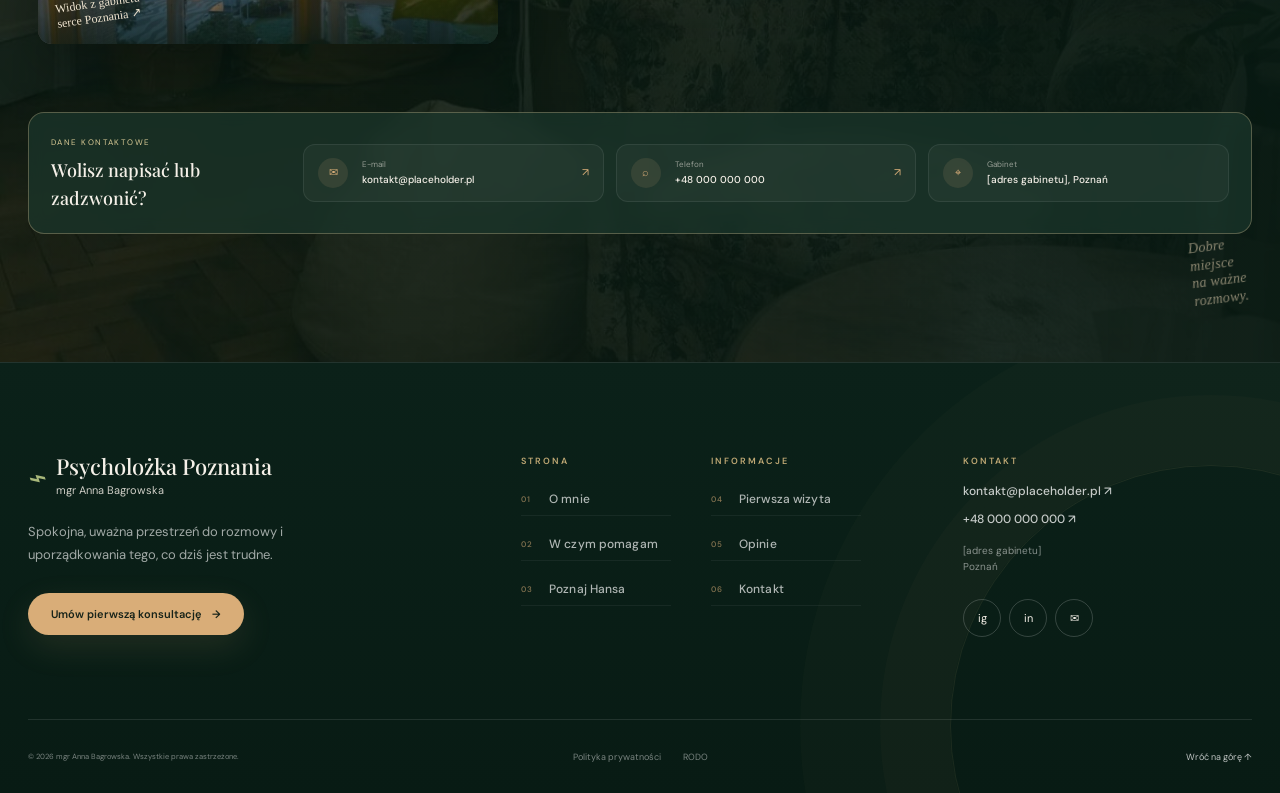
==== commit e4a1227e: "Add files via upload" ====
--- a/index.html
+++ b/index.html
@@ -11,6 +11,9 @@
   <link rel="stylesheet" href="styles.css" />
 </head>
 <body>
+  <div class="scroll-progress" aria-hidden="true"><span></span></div>
+  <div class="ambient-leaves" aria-hidden="true"></div>
+  <div class="cursor-halo" aria-hidden="true"></div>
   <header class="site-header" id="top" data-scroll-header>
     <div class="shell nav-wrap">
       <a href="#top" class="brand" aria-label="Strona główna">
@@ -25,7 +28,7 @@
         <a href="#reviews">Opinie</a>
         <a href="#contact">Kontakt</a>
       </nav>
-      <a href="#contact" class="btn btn-gold btn-small">Umów konsultację</a>
+      <a href="#contact" class="btn btn-gold btn-small magnetic">Umów konsultację</a>
       <button class="menu-btn" aria-label="Otwórz menu" aria-expanded="false">☰</button>
     </div>
   </header>
@@ -41,8 +44,8 @@
           <h1>Przestrzeń, w której <em>możesz</em> odetchnąć<br>i uporządkować myśli</h1>
           <p>Gabinet psychologiczny Anny Bagrowskiej w Poznaniu. Indywidualne konsultacje dla dorosłych — w atmosferze spokoju, dyskrecji i realnego wsparcia.</p>
           <div class="hero-actions">
-            <a href="#contact" class="btn btn-gold">Umów pierwszą konsultację <span>→</span></a>
-            <a href="#about" class="btn btn-ghost">Poznaj gabinet</a>
+            <a href="#contact" class="btn btn-gold magnetic">Umów pierwszą konsultację <span>→</span></a>
+            <a href="#about" class="btn btn-ghost magnetic">Poznaj gabinet</a>
           </div>
           <div class="micro-features">
             <span>▣ <b>Pełna poufność</b></span>
@@ -203,11 +206,11 @@
       <div class="footer-brand-col">
         <a href="#top" class="brand footer-brand"><span class="brand-mark">⌁</span><span><strong>Psycholożka Poznania</strong><small>mgr Anna Bagrowska</small></span></a>
         <p>Spokojna, uważna przestrzeń do rozmowy i uporządkowania tego, co dziś jest trudne.</p>
-        <a href="#contact" class="btn btn-gold footer-cta">Umów pierwszą konsultację <span>→</span></a>
+        <a href="#contact" class="btn btn-gold footer-cta magnetic">Umów pierwszą konsultację <span>→</span></a>
       </div>
       <div class="footer-links-wrap">
-        <div class="footer-links-col"><small>STRONA</small><a href="#about">O mnie</a><a href="#support">W czym pomagam</a><a href="#hans">Poznaj Hansa</a></div>
-        <div class="footer-links-col"><small>INFORMACJE</small><a href="#process">Pierwsza wizyta</a><a href="#reviews">Opinie</a><a href="#contact">Kontakt</a></div>
+        <div class="footer-links-col"><small>STRONA</small><a href="#about"><span>01</span> O mnie</a><a href="#support"><span>02</span> W czym pomagam</a><a href="#hans"><span>03</span> Poznaj Hansa</a></div>
+        <div class="footer-links-col"><small>INFORMACJE</small><a href="#process"><span>04</span> Pierwsza wizyta</a><a href="#reviews"><span>05</span> Opinie</a><a href="#contact"><span>06</span> Kontakt</a></div>
       </div>
       <div class="footer-contact-col">
         <small>KONTAKT</small>
--- a/styles.css
+++ b/styles.css
@@ -82,3 +82,59 @@
 @media(max-width:900px){.reviews-head{grid-template-columns:1fr;justify-items:start}.reviews-thanks{text-align:left!important;justify-self:start}.contact-grid{grid-template-columns:1fr}.contact-card{grid-column:auto;grid-template-columns:1fr 1fr}.contact-card>div:first-child{grid-column:1/-1}.footer-main{grid-template-columns:1fr 1fr}.footer-brand-col{grid-column:1/-1}.footer-bottom{grid-template-columns:1fr auto}.footer-bottom>div{display:none}}
 @media(max-width:760px){.hero{min-height:100svh;padding-top:130px}.hero-enter{transform:translate3d(60px,0,0)}.hero-bg{background-position:58% center}.hero-scrim{background:linear-gradient(180deg,rgba(6,22,16,.48) 0%,rgba(6,22,16,.62) 45%,rgba(6,22,16,.9) 100%)}.contact-intro .view-card{height:180px}.form-wrap{padding:24px}.contact-card{grid-template-columns:1fr}.contact-card>div:first-child{grid-column:auto}.footer-main{grid-template-columns:1fr;padding:58px 0 48px}.footer-brand-col{grid-column:auto}.footer-links-wrap{gap:26px}.footer-bottom{grid-template-columns:1fr auto;min-height:72px}}
 @media(max-width:480px){.form-row{grid-template-columns:1fr}.footer-links-col a,.footer-contact-col>a{font-size:16px}.footer-bottom{grid-template-columns:1fr}.back-top{justify-self:start}.contact-card{padding:16px}}
+
+/* ===== Motion / interaction polish ===== */
+.scroll-progress{position:fixed;left:0;right:0;top:0;height:2px;z-index:120;pointer-events:none;background:rgba(255,255,255,.03)}
+.scroll-progress span{display:block;width:100%;height:100%;transform:scaleX(0);transform-origin:0 50%;background:linear-gradient(90deg,var(--gold),#e5c391);box-shadow:0 0 16px rgba(216,173,120,.35);will-change:transform}
+.cursor-halo{position:fixed;width:260px;height:260px;border-radius:50%;pointer-events:none;z-index:1;opacity:0;background:radial-gradient(circle,rgba(201,167,111,.09),rgba(201,167,111,.025) 42%,transparent 70%);transform:translate(-50%,-50%);transition:opacity .3s ease;mix-blend-mode:soft-light}
+body.has-pointer .cursor-halo{opacity:1}
+
+/* Hero should be moody and green from frame one, while content still arrives later */
+.hero-bg{background:linear-gradient(90deg,rgba(5,26,18,.80) 0%,rgba(5,25,18,.56) 34%,rgba(7,28,20,.18) 64%,rgba(5,22,16,.48) 100%),linear-gradient(180deg,rgba(10,39,27,.18),rgba(3,17,12,.58)),url('assets/anna-hans.jpeg') center 40%/cover no-repeat;filter:saturate(.78) contrast(1.04) brightness(.86)}
+.hero-scrim{z-index:-2;background:radial-gradient(circle at 68% 38%,rgba(57,91,67,.12),transparent 28%),linear-gradient(90deg,rgba(4,23,16,.38) 0%,rgba(4,23,16,.24) 43%,rgba(2,14,10,.02) 72%,rgba(4,21,15,.22) 100%),linear-gradient(180deg,rgba(8,34,24,.08),rgba(2,15,10,.42));opacity:1;transition:none}
+.hero:before{content:"";position:absolute;inset:0;z-index:-1;pointer-events:none;background:linear-gradient(110deg,rgba(24,58,42,.20),transparent 35% 68%,rgba(11,42,29,.18)),radial-gradient(ellipse at 48% 30%,transparent 0 30%,rgba(3,18,12,.20) 72%);mix-blend-mode:multiply}
+.hero-enter{filter:none}
+
+/* ambient leaf system */
+.ambient-leaves{position:fixed;inset:0;z-index:0;pointer-events:none;overflow:hidden}
+.falling-leaf{--x:50vw;--drift:80px;--duration:18s;--delay:0s;--scale:1;position:absolute;left:var(--x);top:-12vh;width:18px;height:30px;opacity:.12;filter:blur(.15px);transform-origin:50% 30%;animation:leaf-fall var(--duration) linear var(--delay) infinite}
+.falling-leaf:before{content:"";position:absolute;inset:0;border-radius:100% 0 100% 0;background:linear-gradient(135deg,#8c9f68,#526944);box-shadow:inset -3px -4px 8px rgba(0,0,0,.16);transform:rotate(45deg) scale(var(--scale))}
+.falling-leaf:after{content:"";position:absolute;width:1px;height:23px;background:rgba(214,224,190,.32);left:50%;top:4px;transform:rotate(44deg)}
+@keyframes leaf-fall{0%{transform:translate3d(0,-16vh,0) rotate(0deg);opacity:0}8%{opacity:.13}45%{transform:translate3d(var(--drift),48vh,0) rotate(240deg)}80%{opacity:.09}100%{transform:translate3d(calc(var(--drift) * -.35),112vh,0) rotate(540deg);opacity:0}}
+
+/* richer reveal: subtle direction alternation */
+.reveal{will-change:transform,opacity}
+section:nth-of-type(even) .reveal:not(.delay-1):not(.delay-2):not(.delay-3){transform:translateY(24px) translateX(-10px)}
+section:nth-of-type(odd) .reveal:not(.delay-1):not(.delay-2):not(.delay-3){transform:translateY(24px) translateX(10px)}
+.reveal.in{transform:none}
+
+/* interactive buttons + cards */
+.magnetic{position:relative;overflow:hidden;isolation:isolate}
+.magnetic:before{content:"";position:absolute;inset:-2px;background:linear-gradient(120deg,transparent 20%,rgba(255,255,255,.22),transparent 78%);transform:translateX(-130%);transition:transform .65s cubic-bezier(.2,.7,.2,1);z-index:-1}
+.magnetic:hover:before{transform:translateX(130%)}
+.support-card{cursor:pointer}
+.support-card:after{content:"";position:absolute;inset:0;z-index:0;background:radial-gradient(circle at var(--mx,50%) var(--my,50%),rgba(233,211,170,.16),transparent 28%);opacity:0;transition:opacity .25s ease;pointer-events:none}
+.support-card:hover:after{opacity:1}
+.support-link{z-index:4}
+
+/* modern footer hierarchy: smaller, calmer, sans-serif navigation */
+.footer{position:relative;overflow:hidden}
+.footer:before{content:"";position:absolute;inset:auto -15% -45% auto;width:520px;height:520px;border:1px solid rgba(205,171,115,.10);border-radius:50%;box-shadow:0 0 0 70px rgba(205,171,115,.025),0 0 0 150px rgba(205,171,115,.018);pointer-events:none}
+.footer-main{padding:92px 0 82px}
+.footer-links-col{gap:12px}
+.footer-links-col small,.footer-contact-col>small{font-family:var(--sans);font-size:9px;letter-spacing:.22em;font-weight:600}
+.footer-links-col a{font-family:var(--sans);font-size:12px;font-weight:500;letter-spacing:.01em;text-transform:none;color:rgba(255,255,255,.68);padding:8px 0;display:flex;align-items:center;gap:10px;border-bottom:1px solid rgba(255,255,255,.055);width:100%}
+.footer-links-col a span{font-size:8px;letter-spacing:.12em;color:rgba(216,173,120,.62);min-width:18px}
+.footer-links-col a:hover{color:#fff;transform:translateX(5px);border-color:rgba(216,173,120,.26)}
+.footer-contact-col>a{font-family:var(--sans);font-size:12px;font-weight:500;color:rgba(255,255,255,.76)}
+.footer-brand-col p{font-size:13px}
+.footer-bottom{min-height:74px}
+
+/* sticky nav gets a calmer glass state */
+.site-header.scrolled{background:rgba(7,27,19,.82);backdrop-filter:blur(18px) saturate(120%)}
+.desktop-nav a.active{opacity:1;color:#f2dfc0}.desktop-nav a.active:after{right:0}
+
+@media (prefers-reduced-motion:reduce){
+  .falling-leaf{display:none}.cursor-halo{display:none}.reveal,.hero-enter,.magnetic,.support-card{transition:none!important;animation:none!important;transform:none!important}.scroll-progress span{transition:none}
+}
+@media(max-width:760px){.ambient-leaves{opacity:.45}.falling-leaf:nth-child(n+5){display:none}.cursor-halo{display:none}.footer-main{padding-top:70px;padding-bottom:62px}}
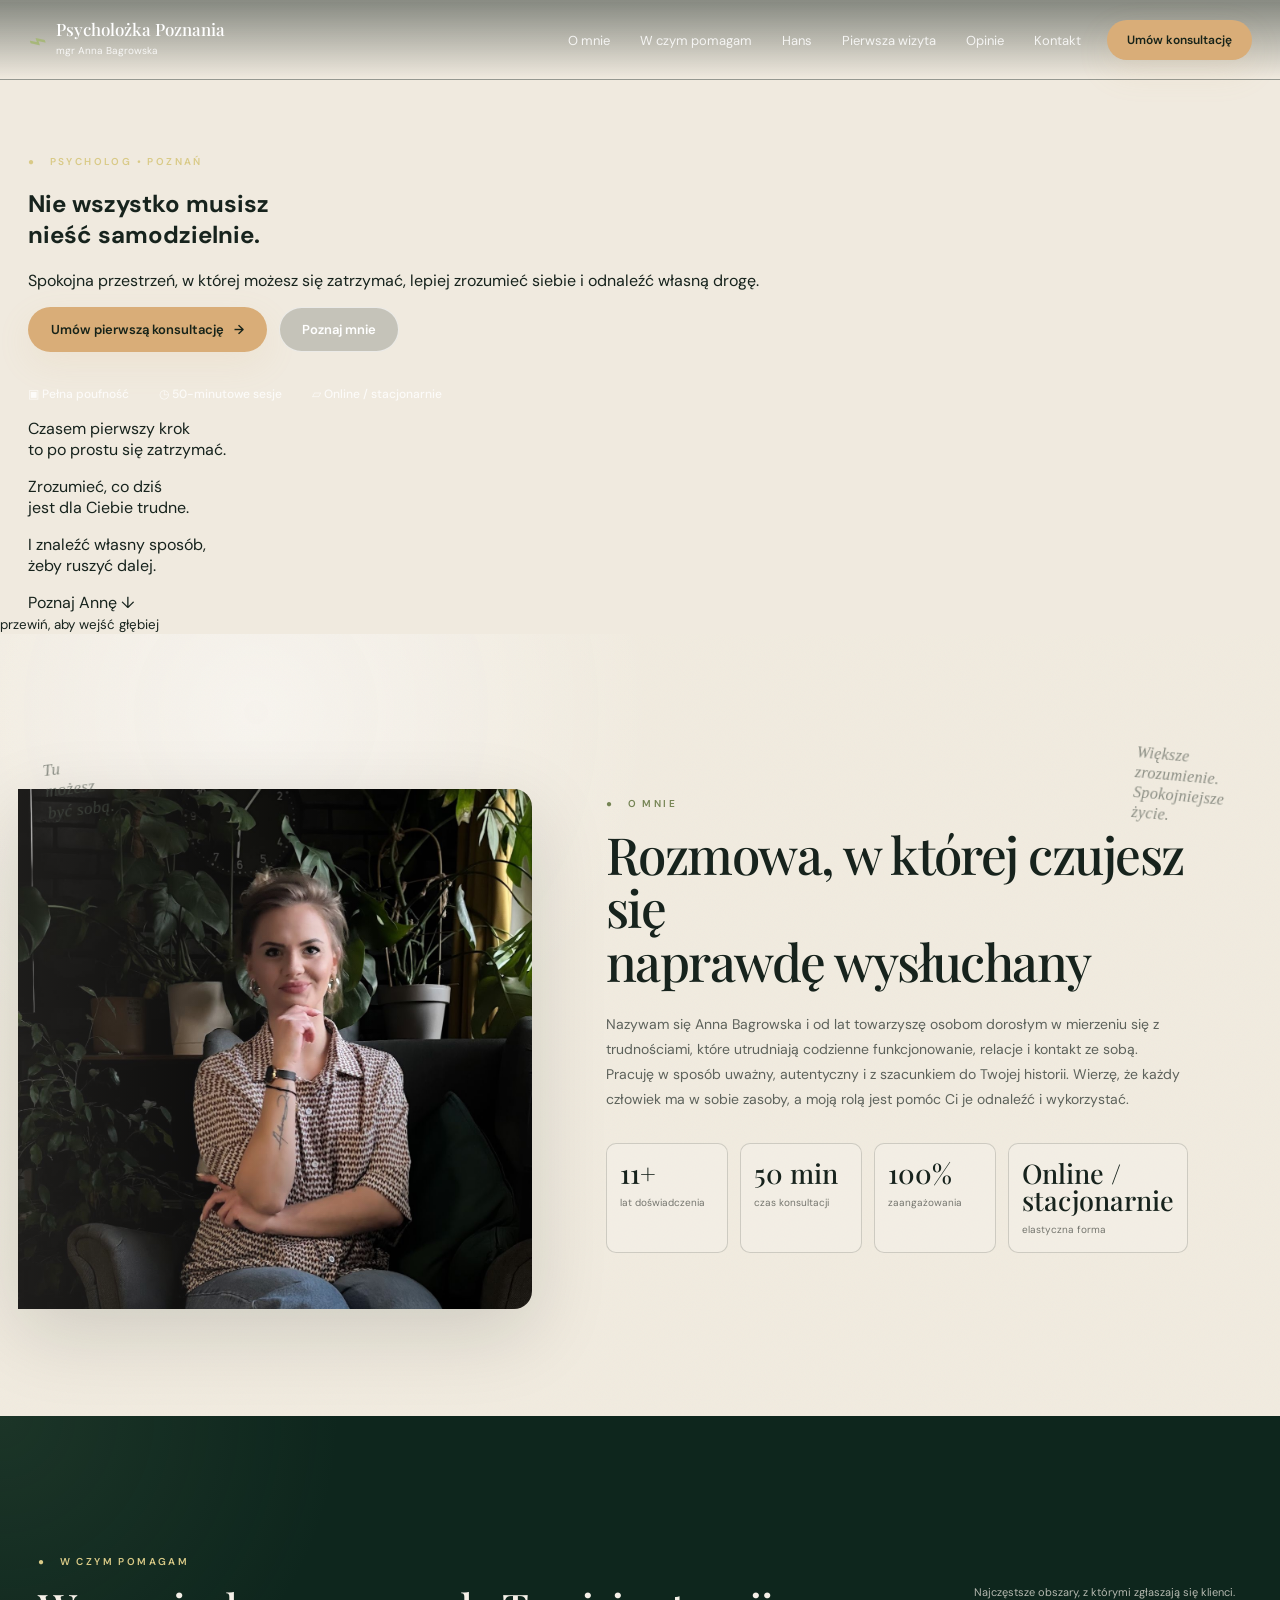
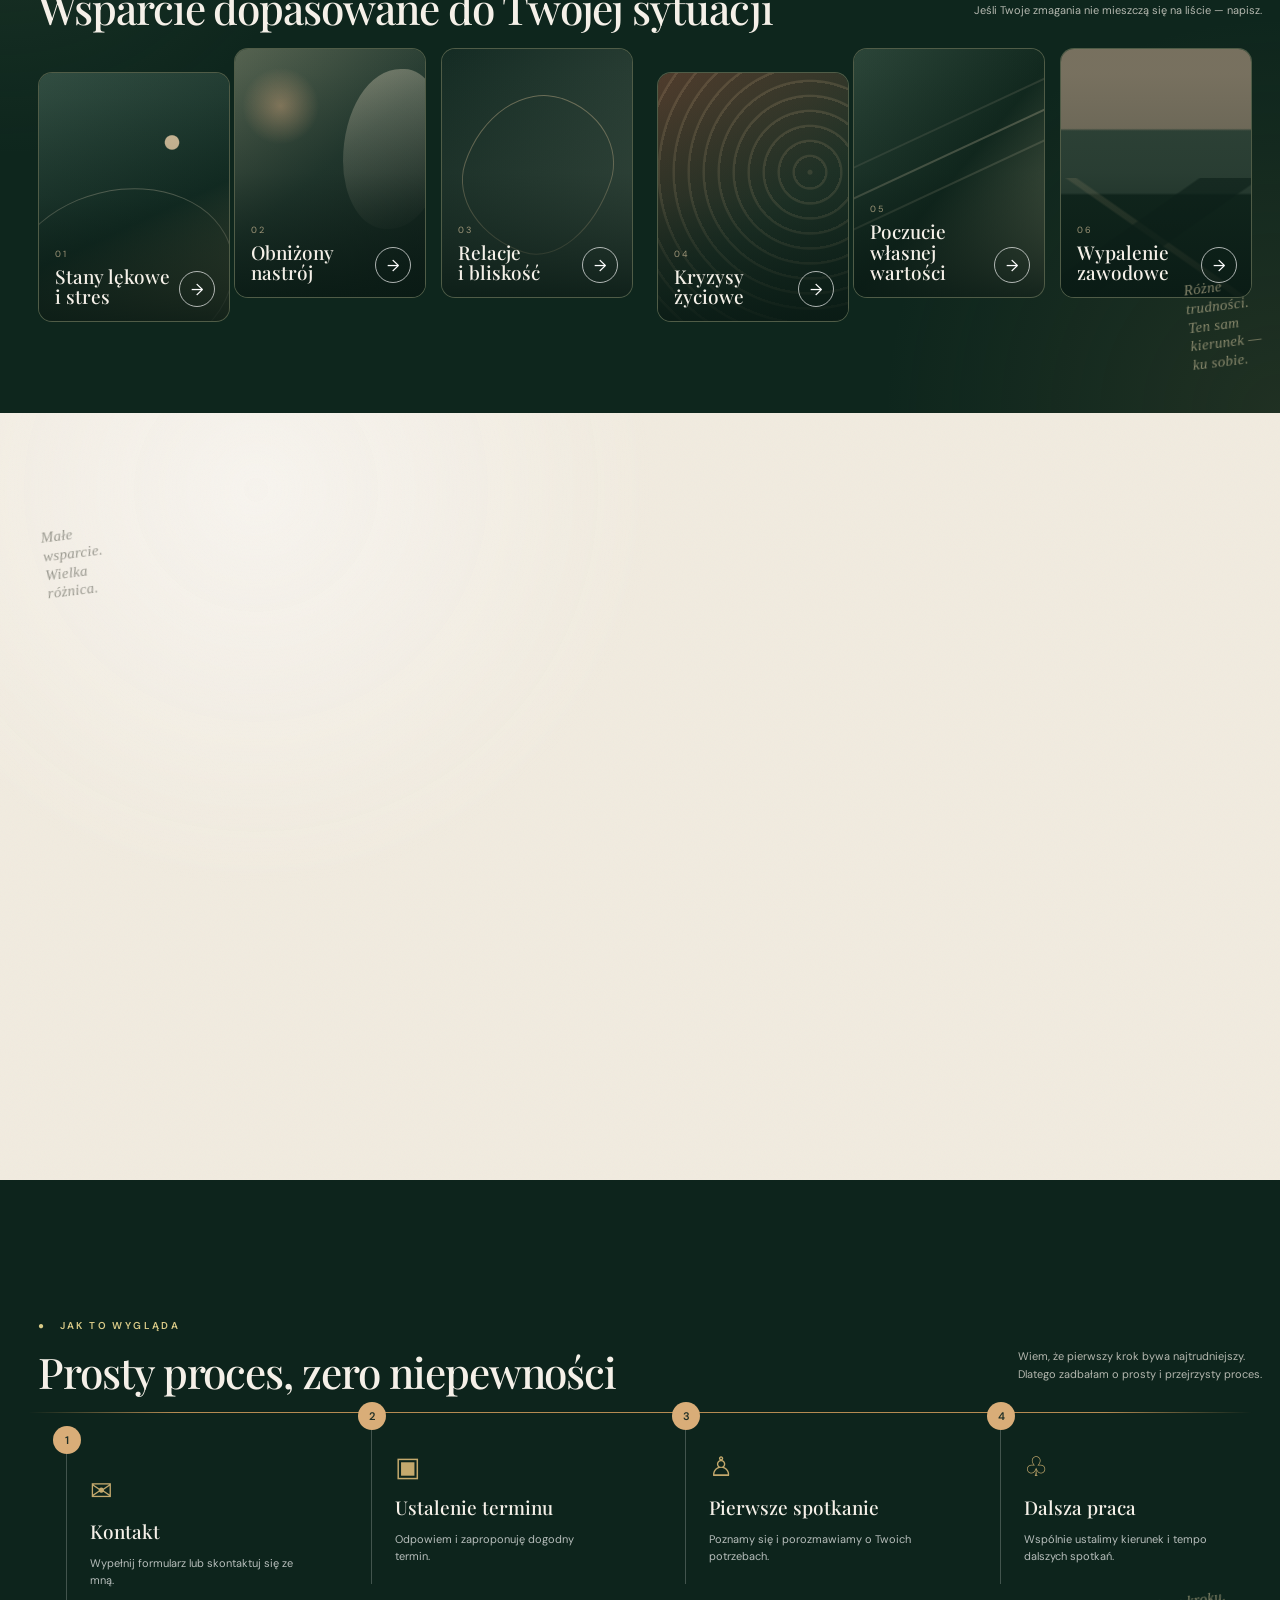
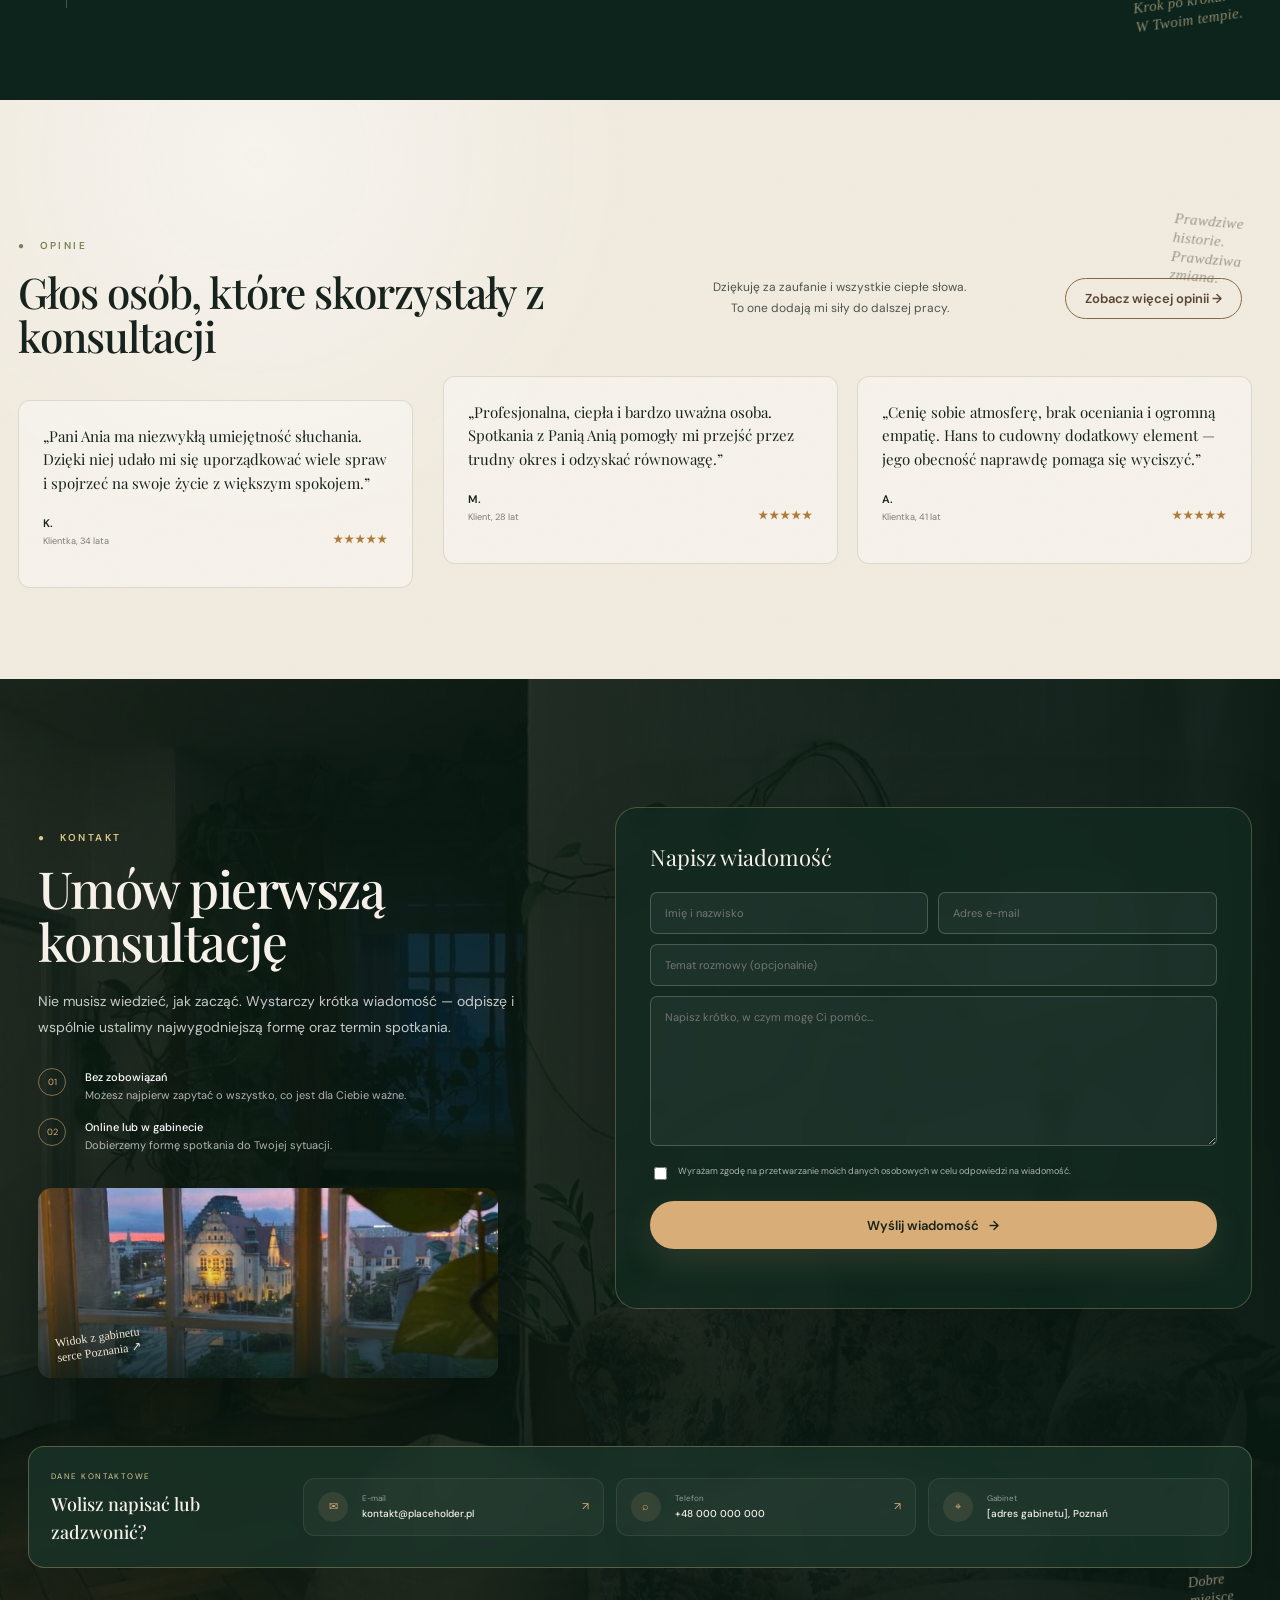
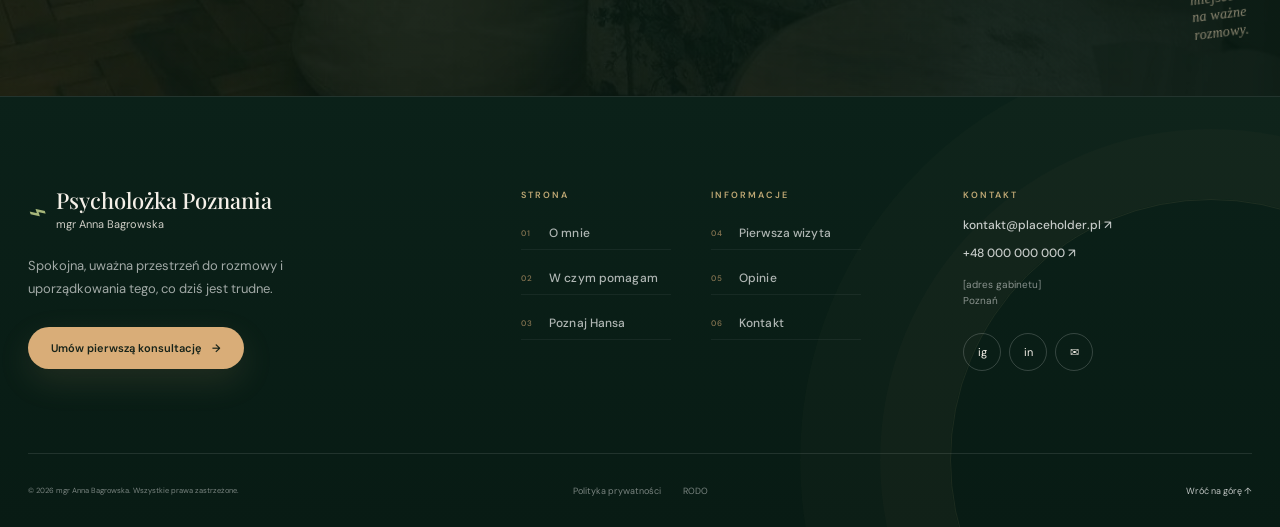
==== commit 504a989c: "Update index.html" ====
--- a/index.html
+++ b/index.html
@@ -34,48 +34,56 @@
   </header>
 
   <main>
-    <section class="hero section-dark" data-hero>
-      <div class="hero-bg" aria-hidden="true" data-parallax></div>
-      <div class="hero-scrim" aria-hidden="true"></div>
-      <div class="leaf leaf-a" aria-hidden="true"></div>
-      <div class="shell hero-grid">
-        <div class="hero-copy hero-enter">
-          <div class="eyebrow">● &nbsp; PSYCHOLOG • POZNAŃ</div>
-          <h1>Przestrzeń, w której <em>możesz</em> odetchnąć<br>i uporządkować myśli</h1>
-          <p>Gabinet psychologiczny Anny Bagrowskiej w Poznaniu. Indywidualne konsultacje dla dorosłych — w atmosferze spokoju, dyskrecji i realnego wsparcia.</p>
-          <div class="hero-actions">
-            <a href="#contact" class="btn btn-gold magnetic">Umów pierwszą konsultację <span>→</span></a>
-            <a href="#about" class="btn btn-ghost magnetic">Poznaj gabinet</a>
-          </div>
-          <div class="micro-features">
-            <span>▣ <b>Pełna poufność</b></span>
-            <span>◷ <b>50-minutowe sesje</b></span>
-            <span>▱ <b>Online / stacjonarnie</b></span>
-          </div>
-        </div>
-
-        <aside class="booking-card hero-enter hero-enter-delay" aria-label="Podgląd dostępnych terminów">
-          <div class="calendar-head">
-            <span>Sierpień 2024</span>
-            <div>‹ &nbsp; ›</div>
-          </div>
-          <div class="weekdays"><span>Pn</span><span>Wt</span><span>Śr</span><span>Cz</span><span>Pt</span><span>So</span><span>Nd</span></div>
-          <div class="days" aria-label="Wybierz dzień">
-            <span></span><span></span><span></span><span>1</span><span>2</span><span>3</span><span>4</span>
-            <span>5</span><span>6</span><span>7</span><span>8</span><span>9</span><span>10</span><span>11</span>
-            <button type="button">12</button><button type="button">13</button><button type="button" class="active">14</button><button type="button">15</button><button type="button">16</button><button type="button">17</button><button type="button">18</button>
-            <button type="button">19</button><button type="button">20</button><button type="button">21</button><button type="button">22</button><button type="button">23</button><button type="button">24</button><button type="button">25</button>
-            <button type="button">26</button><button type="button">27</button><button type="button">28</button><button type="button">29</button><button type="button">30</button><button type="button">31</button><span></span>
-          </div>
-          <div class="slots">
-            <button><b>10:00</b><span>Dostępny</span></button>
-            <button><b>11:00</b><span>Dostępny</span></button>
-            <button><b>13:00</b><span>Dostępny</span></button>
-          </div>
-          <a href="#contact" class="btn btn-gold btn-full">Wybierz termin</a>
-        </aside>
-      </div>
-      <div class="hand-note note-hero">Czasem<br>wystarczy<br>odpowiednia<br>przestrzeń.</div>
+    <section class="forest-world" data-forest-world aria-label="Interaktywny leśny świat">
+      <div class="forest-sticky">
+        <video class="forest-video" data-forest-video muted playsinline preload="auto" poster="assets/forest-poster.jpg" aria-hidden="true">
+          <source src="assets/forest-motion.mp4" type="video/mp4" />
+        </video>
+        <div class="forest-overlay" aria-hidden="true"></div>
+        <div class="forest-vignette" aria-hidden="true"></div>
+
+        <div class="forest-scene forest-scene-1 is-active" data-forest-scene="0">
+          <div class="shell forest-copy">
+            <div class="eyebrow">● &nbsp; PSYCHOLOG • POZNAŃ</div>
+            <h1>Nie wszystko musisz<br>nieść samodzielnie.</h1>
+            <p>Spokojna przestrzeń, w której możesz się zatrzymać, lepiej zrozumieć siebie i odnaleźć własną drogę.</p>
+            <div class="hero-actions">
+              <a href="#contact" class="btn btn-gold magnetic">Umów pierwszą konsultację <span>→</span></a>
+              <a href="#about" class="btn btn-ghost magnetic">Poznaj mnie</a>
+            </div>
+            <div class="micro-features">
+              <span>▣ <b>Pełna poufność</b></span>
+              <span>◷ <b>50-minutowe sesje</b></span>
+              <span>▱ <b>Online / stacjonarnie</b></span>
+            </div>
+          </div>
+        </div>
+
+        <div class="forest-scene forest-scene-2" data-forest-scene="1">
+          <div class="shell">
+            <p class="forest-big-copy">Czasem pierwszy krok<br>to po prostu się zatrzymać.</p>
+          </div>
+        </div>
+
+        <div class="forest-scene forest-scene-3" data-forest-scene="2">
+          <div class="shell forest-align-right">
+            <p class="forest-big-copy">Zrozumieć, co dziś<br>jest dla Ciebie trudne.</p>
+          </div>
+        </div>
+
+        <div class="forest-scene forest-scene-4" data-forest-scene="3">
+          <div class="shell">
+            <p class="forest-big-copy">I znaleźć własny sposób,<br>żeby ruszyć dalej.</p>
+            <a href="#about" class="forest-next">Poznaj Annę <span>↓</span></a>
+          </div>
+        </div>
+
+        <div class="forest-scroll-hint" aria-hidden="true">
+          <span></span>
+          <small>przewiń, aby wejść głębiej</small>
+        </div>
+        <div class="forest-progress" aria-hidden="true"><span data-forest-progress></span></div>
+      </div>
     </section>
 
     <section class="about paper" id="about">
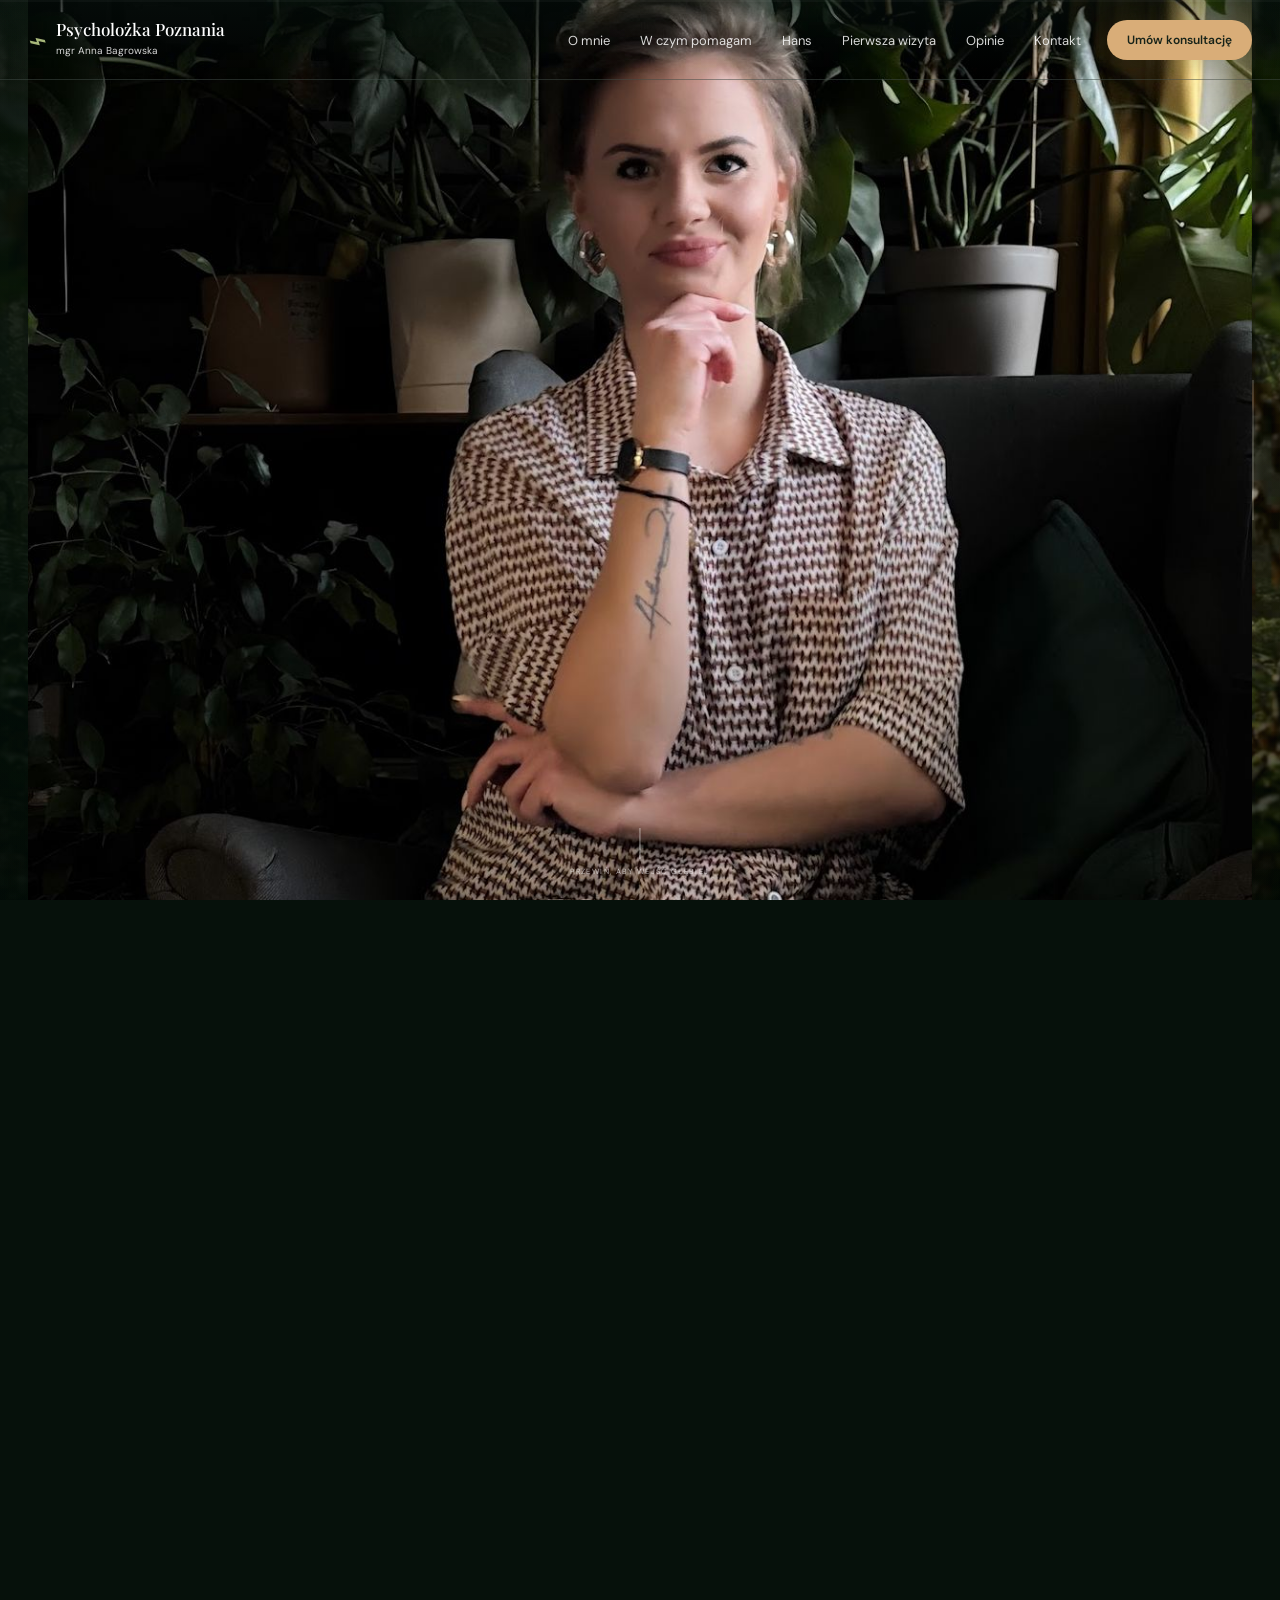
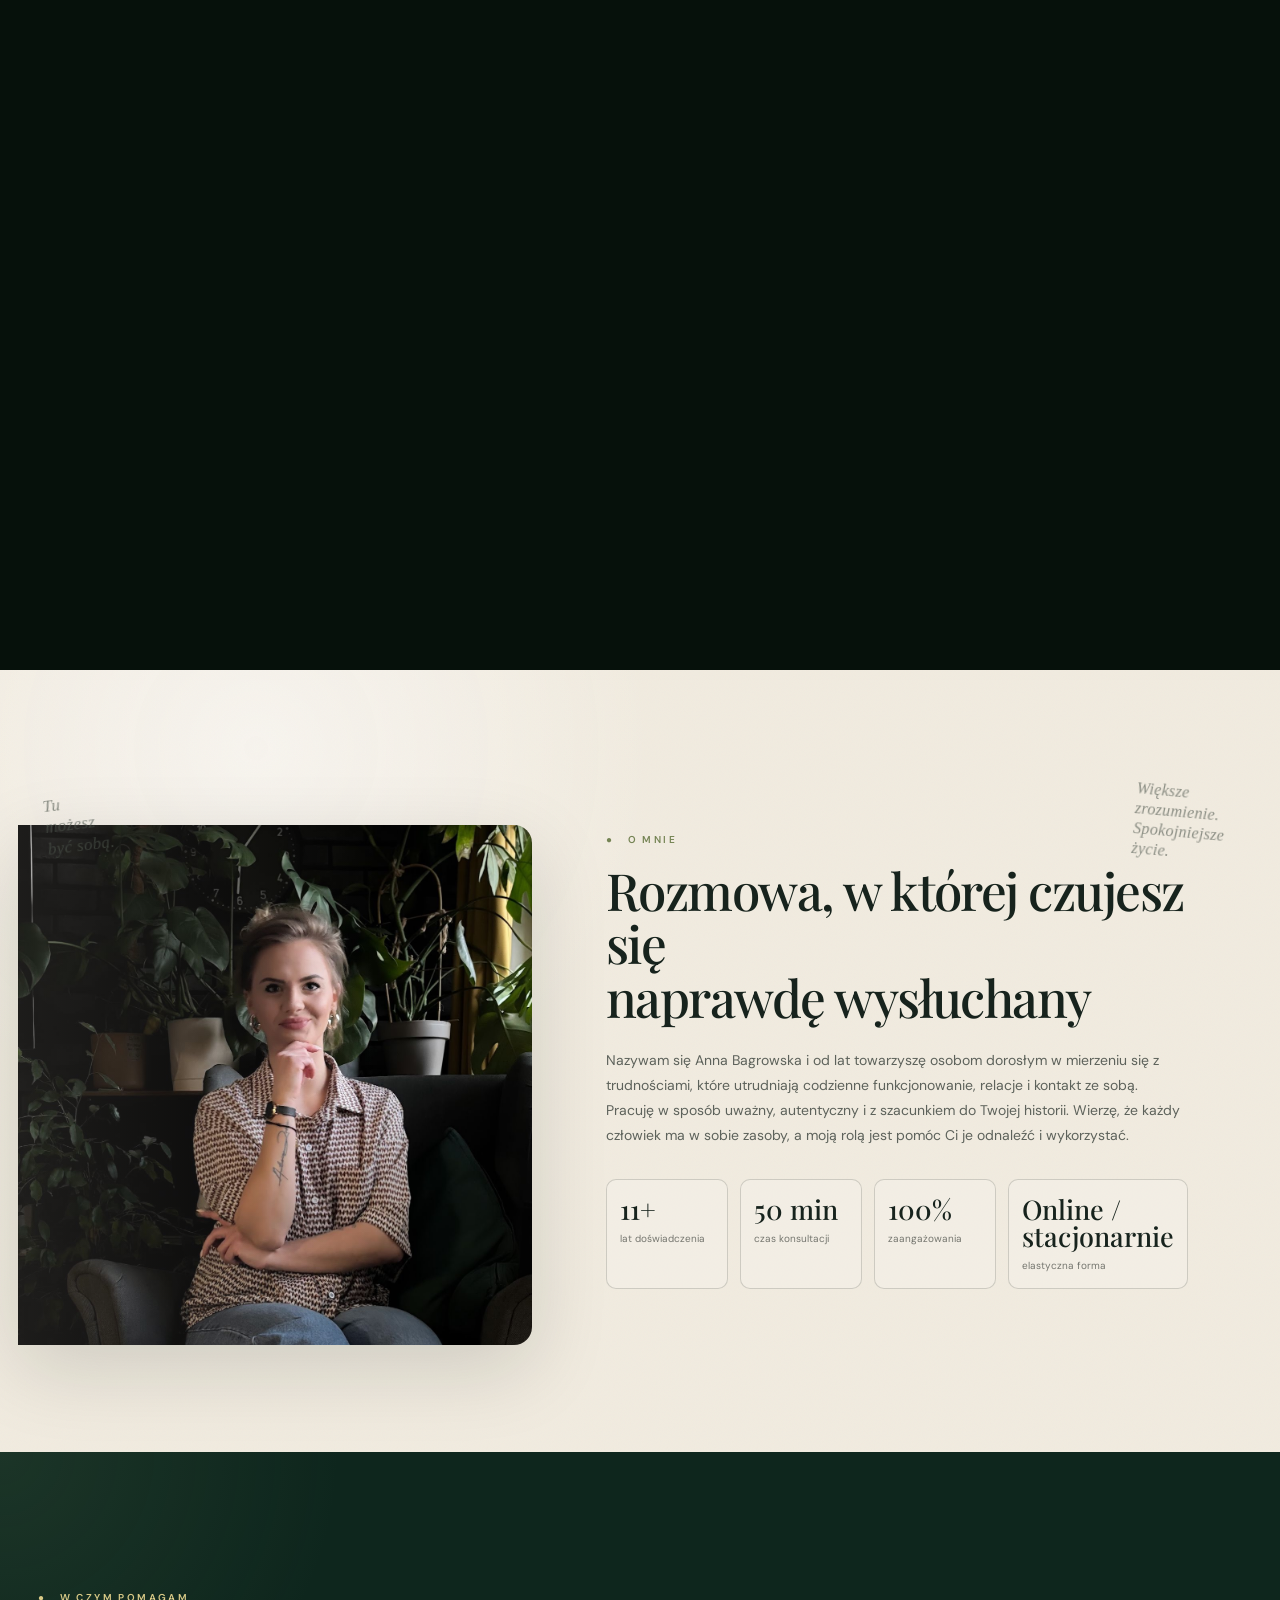
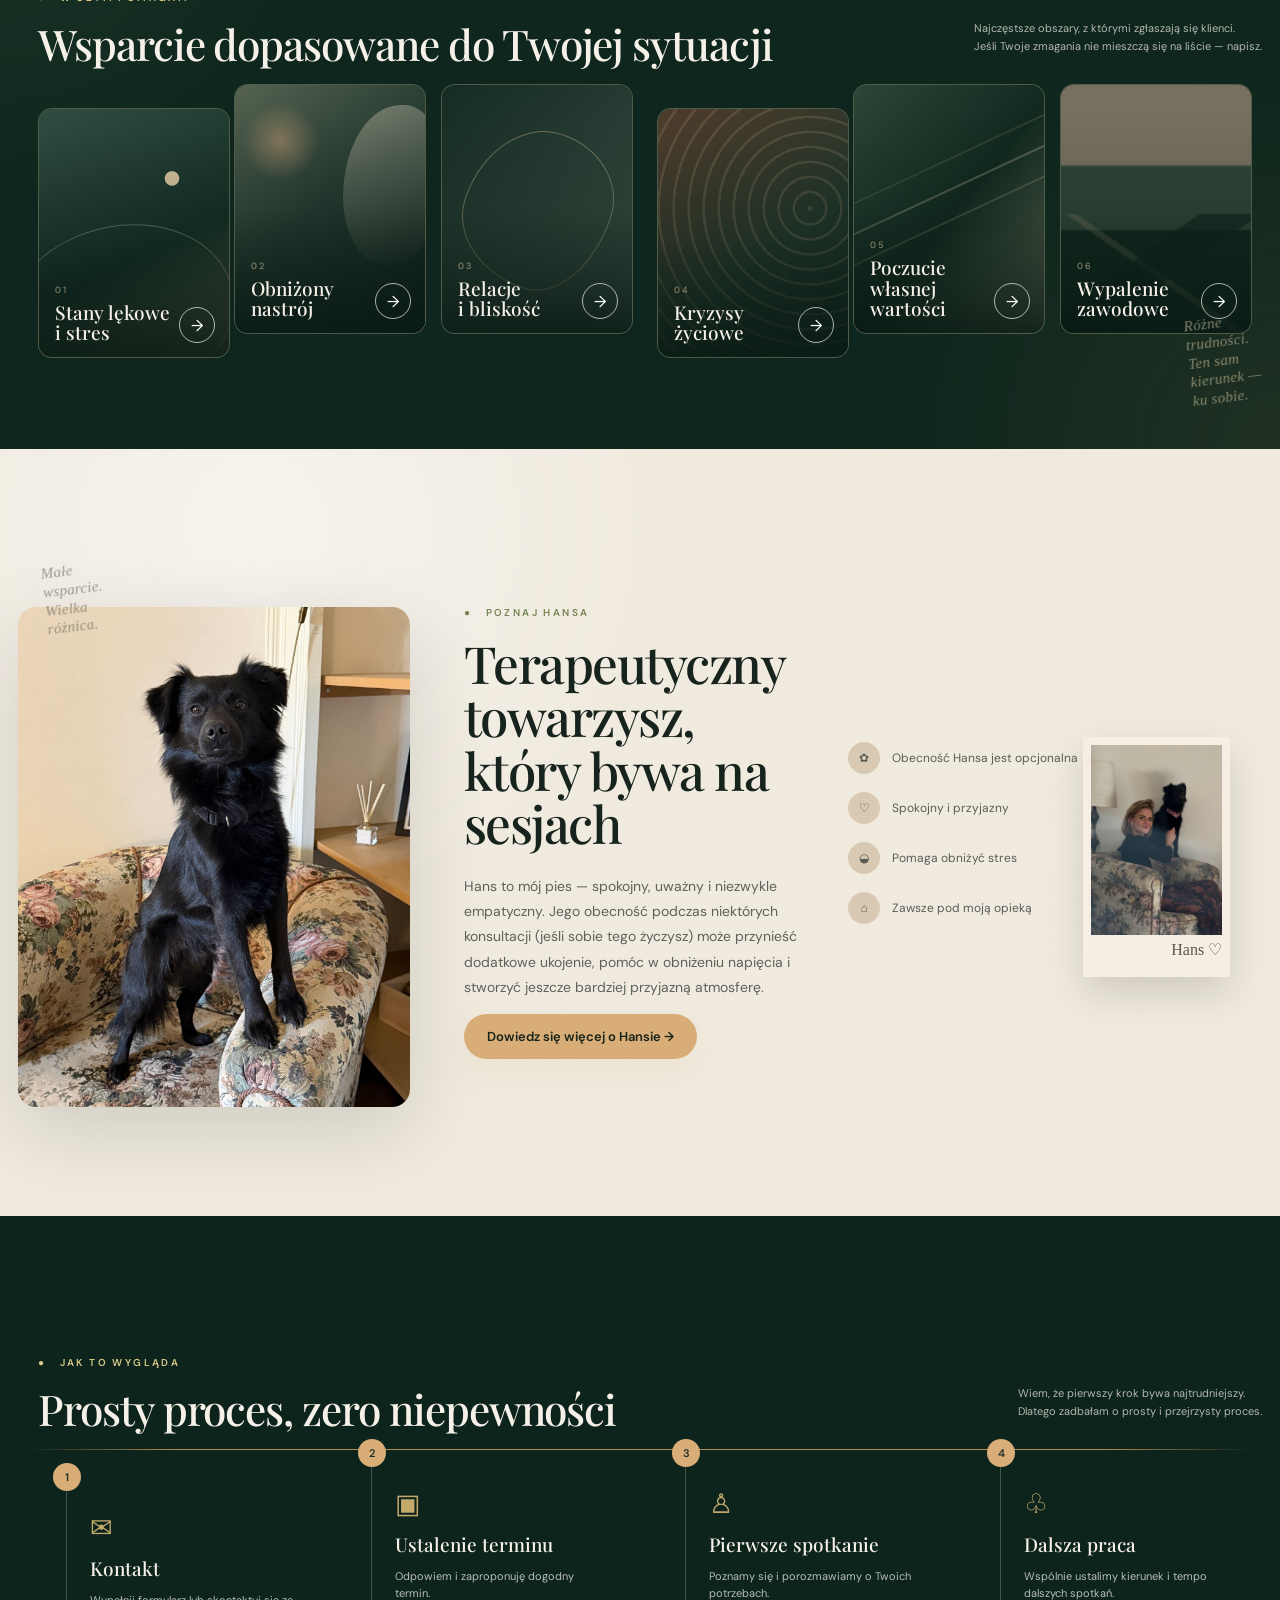
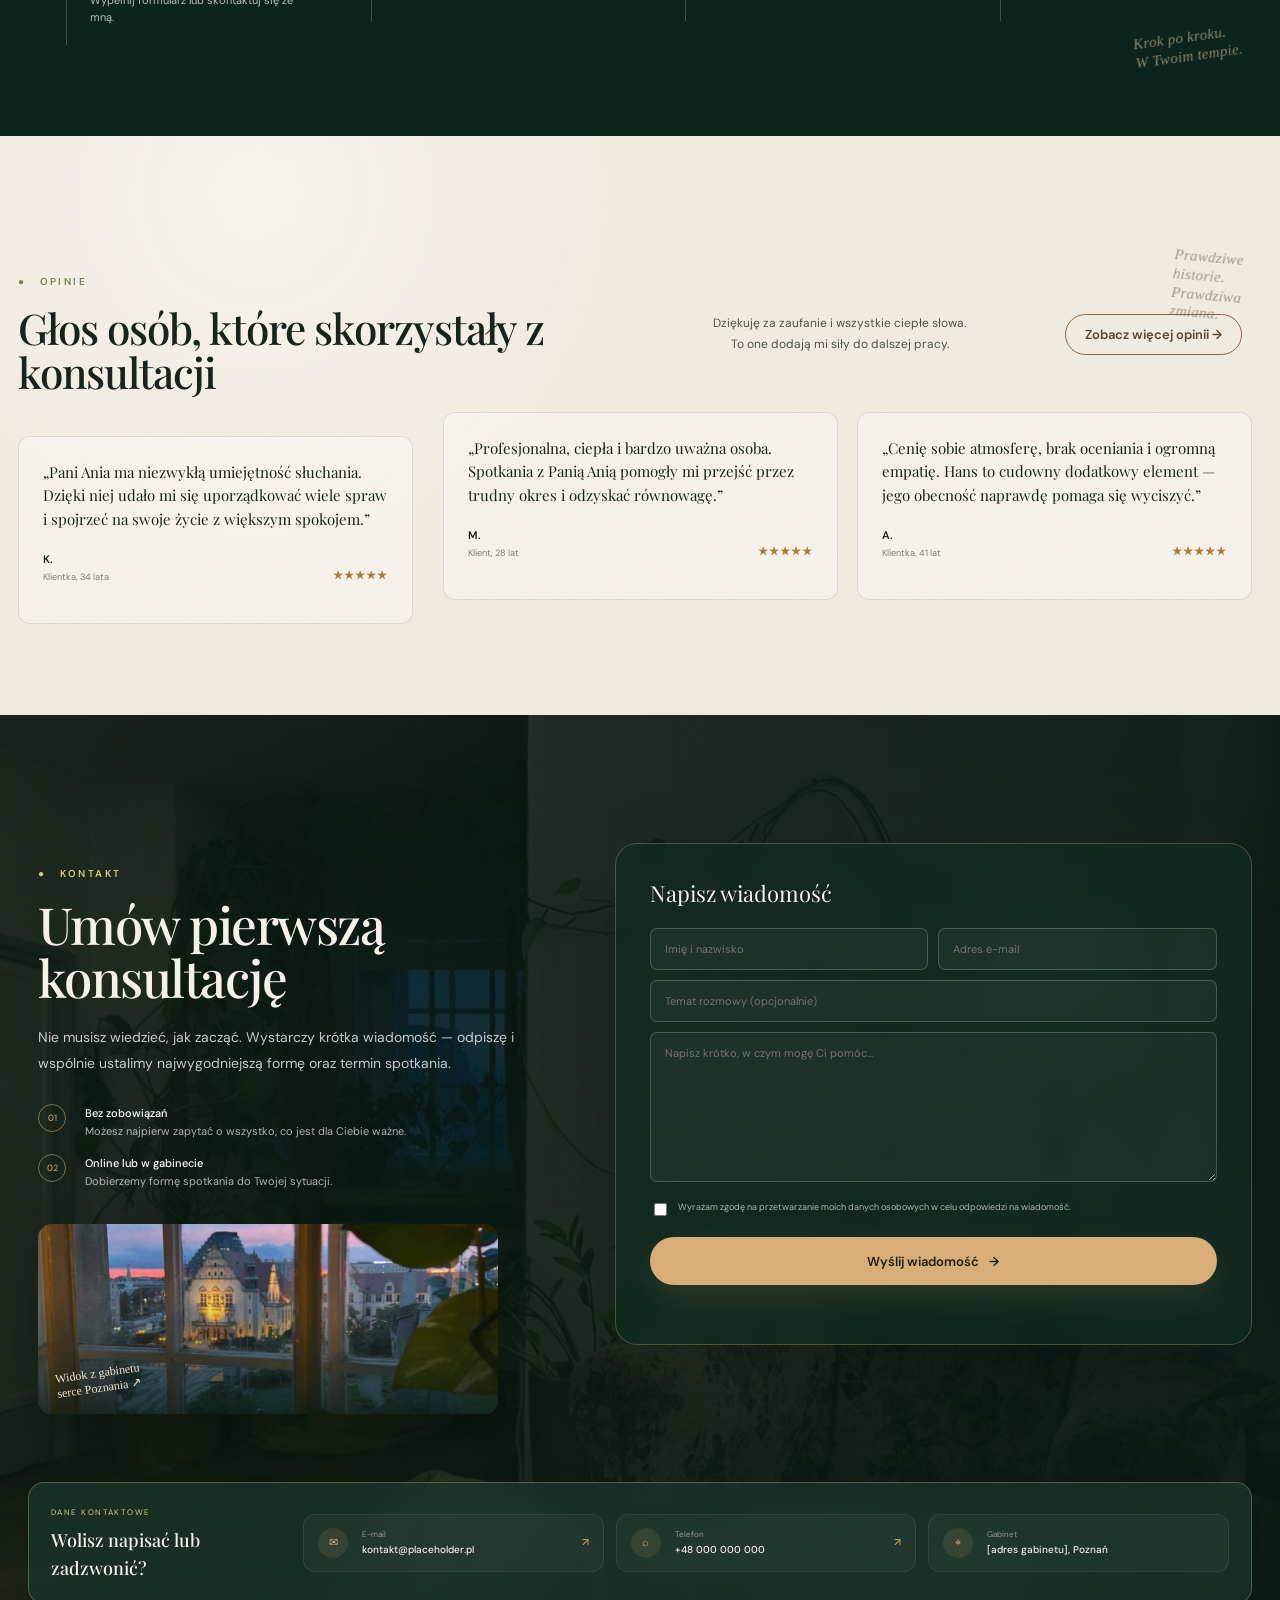
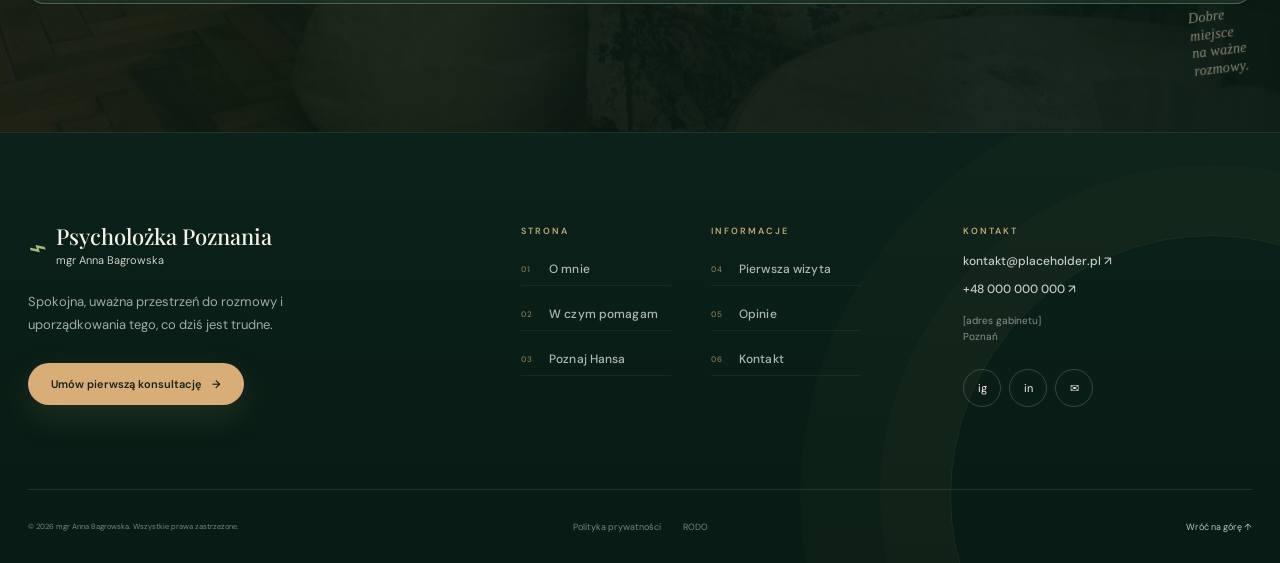
==== commit c4cc8b2e: "Update index.html" ====
--- a/index.html
+++ b/index.html
@@ -43,18 +43,70 @@
         <div class="forest-vignette" aria-hidden="true"></div>
 
         <div class="forest-scene forest-scene-1 is-active" data-forest-scene="0">
-          <div class="shell forest-copy">
-            <div class="eyebrow">● &nbsp; PSYCHOLOG • POZNAŃ</div>
-            <h1>Nie wszystko musisz<br>nieść samodzielnie.</h1>
-            <p>Spokojna przestrzeń, w której możesz się zatrzymać, lepiej zrozumieć siebie i odnaleźć własną drogę.</p>
-            <div class="hero-actions">
-              <a href="#contact" class="btn btn-gold magnetic">Umów pierwszą konsultację <span>→</span></a>
-              <a href="#about" class="btn btn-ghost magnetic">Poznaj mnie</a>
+          <div class="shell forest-hero-grid">
+            <div class="forest-copy">
+              <div class="eyebrow">● &nbsp; PSYCHOLOG • POZNAŃ</div>
+              <h1>Nie wszystko musisz<br>nieść samodzielnie.</h1>
+              <p>Spokojna przestrzeń, w której możesz się zatrzymać, lepiej zrozumieć siebie i odnaleźć własną drogę.</p>
+              <div class="hero-actions">
+                <a href="#forest-booking" class="btn btn-gold magnetic">Umów pierwszą konsultację <span>→</span></a>
+                <a href="#about" class="btn btn-ghost magnetic">Poznaj mnie</a>
+              </div>
+              <div class="micro-features">
+                <span>▣ <b>Pełna poufność</b></span>
+                <span>◷ <b>50-minutowe sesje</b></span>
+                <span>▱ <b>Online / stacjonarnie</b></span>
+              </div>
             </div>
-            <div class="micro-features">
-              <span>▣ <b>Pełna poufność</b></span>
-              <span>◷ <b>50-minutowe sesje</b></span>
-              <span>▱ <b>Online / stacjonarnie</b></span>
+
+            <div class="forest-booking-cluster" id="forest-booking" data-forest-booking>
+              <div class="forest-portrait-card">
+                <img src="assets/anna-portrait.jpeg" alt="Anna Bagrowska, psycholożka" />
+                <div class="forest-portrait-caption">
+                  <strong>Anna Bagrowska</strong>
+                  <span>psycholożka • Poznań</span>
+                </div>
+              </div>
+
+              <aside class="forest-calendar-card" aria-label="Wybór preferowanego terminu konsultacji">
+                <div class="forest-calendar-top">
+                  <div>
+                    <small>PIERWSZA KONSULTACJA</small>
+                    <h2>Znajdźmy termin</h2>
+                  </div>
+                  <span class="forest-session-time">50 min</span>
+                </div>
+                <p class="forest-calendar-lead">Wybierz preferowany dzień. Anna potwierdzi dokładny termin wiadomością.</p>
+
+                <div class="forest-month-row">
+                  <button type="button" class="forest-month-arrow" aria-label="Poprzedni miesiąc" disabled>‹</button>
+                  <strong>Październik 2026</strong>
+                  <button type="button" class="forest-month-arrow" aria-label="Następny miesiąc" disabled>›</button>
+                </div>
+                <div class="forest-weekdays" aria-hidden="true"><span>Pn</span><span>Wt</span><span>Śr</span><span>Cz</span><span>Pt</span><span>So</span><span>Nd</span></div>
+                <div class="forest-calendar-days" role="group" aria-label="Wybierz preferowany dzień">
+                  <span class="is-empty"></span><span class="is-empty"></span><span class="is-empty"></span>
+                  <span class="is-muted">1</span><span class="is-muted">2</span><span class="is-muted">3</span><span class="is-muted">4</span>
+                  <button type="button" data-booking-day="5 października">5</button>
+                  <button type="button" data-booking-day="6 października">6</button>
+                  <button type="button" data-booking-day="7 października">7</button>
+                  <button type="button" data-booking-day="8 października">8</button>
+                  <button type="button" data-booking-day="9 października">9</button>
+                  <span>10</span><span>11</span>
+                  <button type="button" data-booking-day="12 października">12</button>
+                  <button type="button" data-booking-day="13 października">13</button>
+                  <button type="button" data-booking-day="14 października">14</button>
+                  <button type="button" data-booking-day="15 października">15</button>
+                  <button type="button" data-booking-day="16 października">16</button>
+                  <span>17</span><span>18</span>
+                </div>
+
+                <div class="forest-booking-bottom">
+                  <div class="forest-selected-date" data-selected-date>Wybierz dzień z kalendarza</div>
+                  <a href="#contact" class="forest-booking-cta" data-booking-cta aria-disabled="true">Poproś o termin <span>→</span></a>
+                </div>
+                <small class="forest-calendar-note">To prośba o termin — rezerwacja zostanie potwierdzona po kontakcie.</small>
+              </aside>
             </div>
           </div>
         </div>
--- a/styles.css
+++ b/styles.css
@@ -138,3 +138,33 @@
   .falling-leaf{display:none}.cursor-halo{display:none}.reveal,.hero-enter,.magnetic,.support-card{transition:none!important;animation:none!important;transform:none!important}.scroll-progress span{transition:none}
 }
 @media(max-width:760px){.ambient-leaves{opacity:.45}.falling-leaf:nth-child(n+5){display:none}.cursor-halo{display:none}.footer-main{padding-top:70px;padding-bottom:62px}}
+
+/* ===== Forest World cinematic hero ===== */
+.forest-world{position:relative;height:430vh;background:#06110b}
+.forest-sticky{position:sticky;top:0;height:100vh;height:100svh;overflow:hidden;background:#06110b;isolation:isolate}
+.forest-video{position:absolute;inset:0;width:100%;height:100%;object-fit:cover;object-position:center center;z-index:0;transform:scale(1.012);filter:saturate(.92) contrast(1.03) brightness(.9);will-change:transform}
+.forest-overlay{position:absolute;inset:0;z-index:1;background:linear-gradient(90deg,rgba(3,15,9,.78) 0%,rgba(3,15,9,.44) 34%,rgba(3,15,9,.08) 65%,rgba(3,15,9,.23) 100%),linear-gradient(180deg,rgba(0,0,0,.2),rgba(0,0,0,.03) 48%,rgba(0,0,0,.34));pointer-events:none}
+.forest-vignette{position:absolute;inset:-2%;z-index:2;background:radial-gradient(ellipse at center,transparent 38%,rgba(2,12,7,.1) 68%,rgba(2,10,6,.42) 100%);pointer-events:none}
+.forest-scene{position:absolute;inset:0;z-index:4;display:flex;align-items:center;opacity:0;transform:translate3d(0,34px,0);filter:blur(3px);pointer-events:none;transition:opacity .42s ease,transform .68s cubic-bezier(.16,1,.3,1),filter .42s ease}
+.forest-scene.is-active{opacity:1;transform:none;filter:none;pointer-events:auto}
+.forest-scene .shell{width:min(1240px,calc(100% - 56px))}
+.forest-copy{padding-top:70px}
+.forest-scene h1{max-width:860px;margin:0;font-family:var(--serif);font-size:clamp(58px,6.4vw,98px);font-weight:500;line-height:.93;letter-spacing:-.05em;color:#f7f2e8;text-wrap:balance;text-shadow:0 6px 38px rgba(0,0,0,.25)}
+.forest-scene-1 p{max-width:560px;margin:26px 0 30px;color:rgba(255,255,255,.83);font-size:16px;line-height:1.65}
+.forest-scene .micro-features{color:rgba(255,255,255,.72)}
+.forest-big-copy{max-width:900px;margin:0;font-family:var(--serif);font-size:clamp(48px,5.4vw,84px);font-weight:500;line-height:.98;letter-spacing:-.045em;color:#f7f2e8;text-shadow:0 6px 34px rgba(0,0,0,.32);text-wrap:balance}
+.forest-scene-2 .shell{padding-left:8vw}
+.forest-align-right{display:flex;justify-content:flex-end}
+.forest-align-right .forest-big-copy{text-align:right}
+.forest-scene-4{align-items:flex-end}
+.forest-scene-4 .shell{padding-bottom:13vh}
+.forest-next{display:inline-flex;align-items:center;gap:12px;margin-top:30px;padding-bottom:7px;border-bottom:1px solid rgba(255,255,255,.38);font-size:13px;font-weight:600;color:#fff;letter-spacing:.02em}
+.forest-next span{transition:transform .25s ease}.forest-next:hover span{transform:translateY(4px)}
+.forest-progress{position:absolute;right:26px;top:50%;z-index:7;width:2px;height:140px;transform:translateY(-50%);background:rgba(255,255,255,.16)}
+.forest-progress span{display:block;width:100%;height:100%;background:rgba(255,255,255,.78);transform:scaleY(0);transform-origin:top;will-change:transform}
+.forest-scroll-hint{position:absolute;left:50%;bottom:24px;z-index:7;transform:translateX(-50%);display:flex;flex-direction:column;align-items:center;gap:8px;color:rgba(255,255,255,.62);text-transform:uppercase;letter-spacing:.15em;font-size:9px;pointer-events:none;transition:opacity .3s ease}
+.forest-scroll-hint>span{display:block;width:1px;height:31px;background:rgba(255,255,255,.52);transform-origin:top;animation:forestScrollHint 1.8s ease-in-out infinite}
+@keyframes forestScrollHint{0%,100%{transform:scaleY(.18);opacity:.25}50%{transform:scaleY(1);opacity:1}}
+.forest-world.is-progressed .forest-scroll-hint{opacity:0}
+@media(max-width:760px){.forest-world{height:340vh}.forest-video{object-position:52% center}.forest-overlay{background:linear-gradient(180deg,rgba(3,15,9,.2) 0%,rgba(3,15,9,.36) 42%,rgba(3,15,9,.82) 100%)}.forest-scene{align-items:flex-end}.forest-scene .shell{width:min(100% - 32px,1240px);padding-bottom:92px}.forest-copy{padding-top:0}.forest-scene h1{font-size:clamp(45px,12vw,64px)}.forest-scene-1 p{font-size:14px;max-width:470px}.forest-big-copy{font-size:clamp(39px,10.5vw,58px)}.forest-scene-2 .shell{padding-left:0;padding-bottom:100px}.forest-align-right{display:block}.forest-align-right .forest-big-copy{text-align:left}.forest-scene-4 .shell{padding-bottom:100px}.forest-progress{right:12px;height:110px}.forest-scroll-hint{bottom:16px}.forest-scene .micro-features{display:flex;flex-wrap:wrap;gap:10px 16px}}
+@media(prefers-reduced-motion:reduce){.forest-world{height:auto}.forest-sticky{position:relative;min-height:100svh}.forest-video{display:none}.forest-sticky{background:linear-gradient(90deg,rgba(3,15,9,.72),rgba(3,15,9,.25)),url('assets/forest-poster.jpg') center/cover no-repeat}.forest-scene{display:none!important}.forest-scene-1{display:flex!important;position:relative;min-height:100svh;opacity:1;transform:none;filter:none}.forest-progress,.forest-scroll-hint{display:none}}
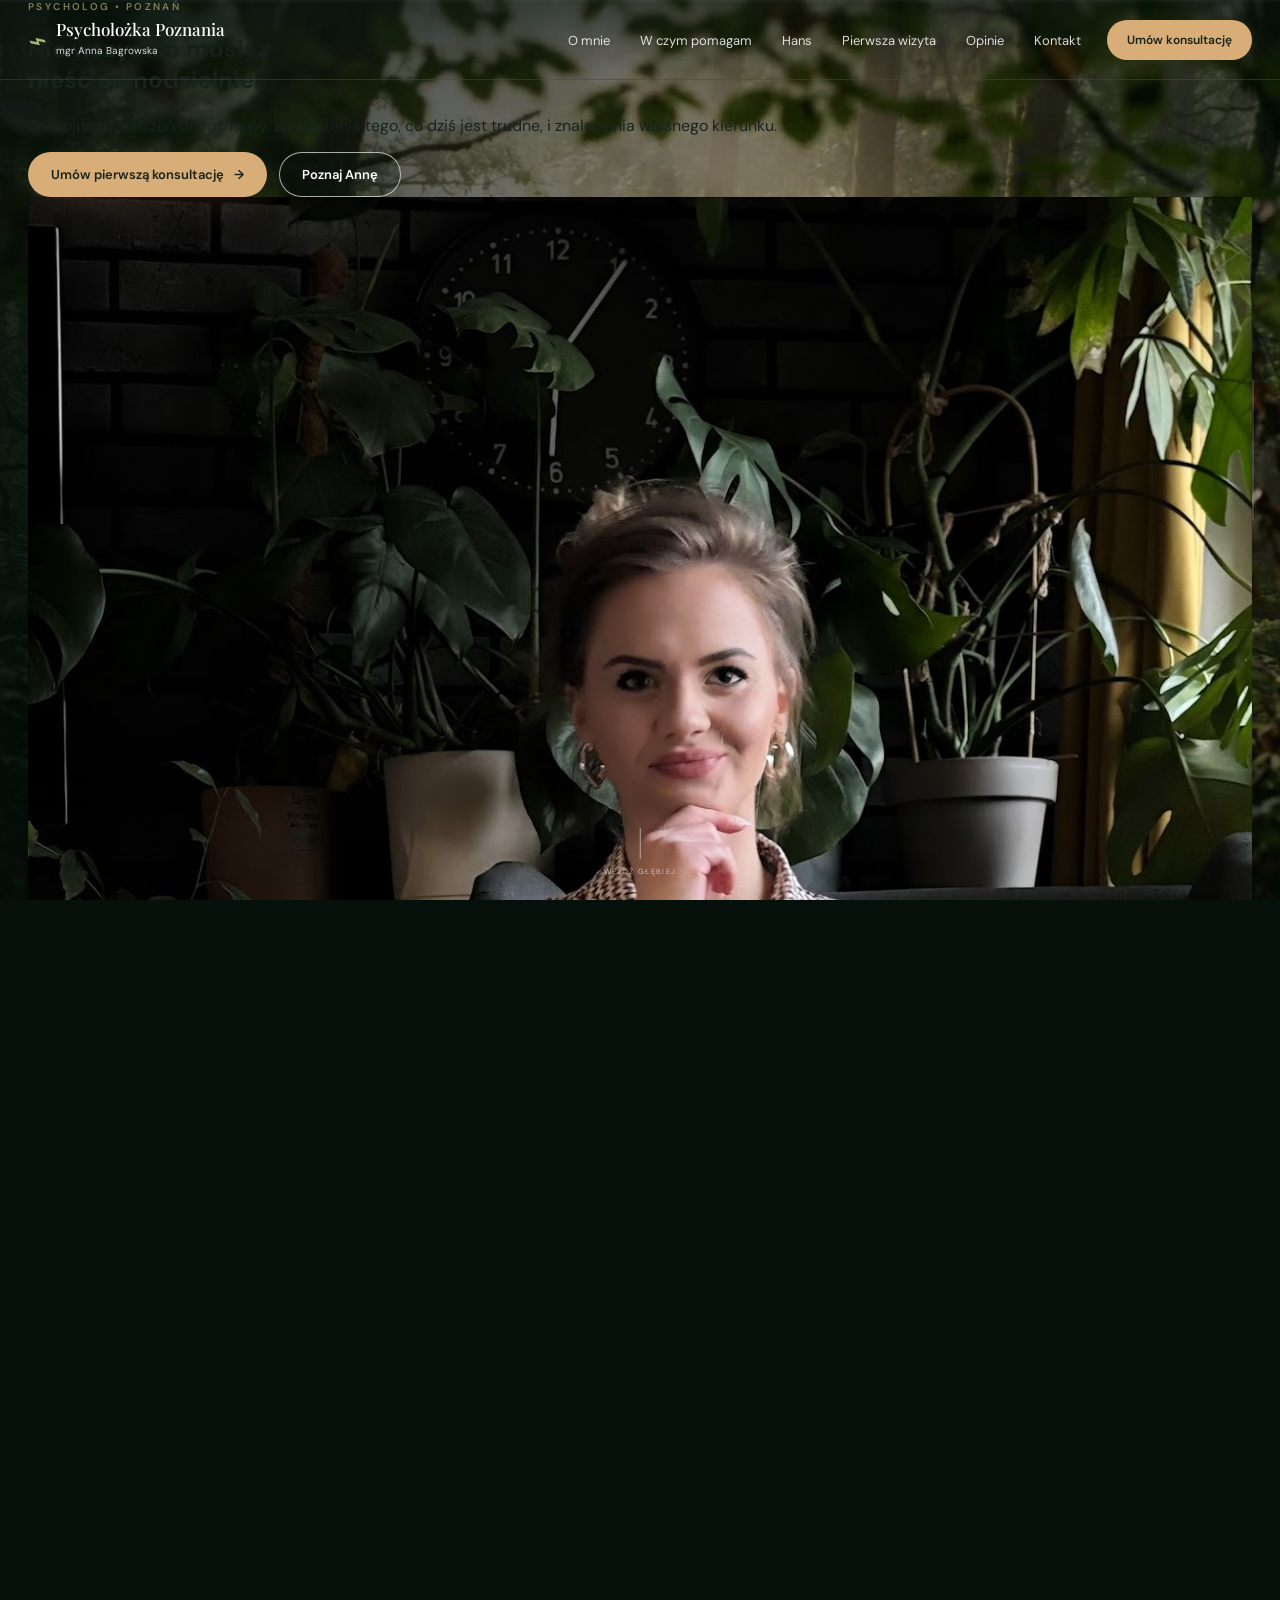
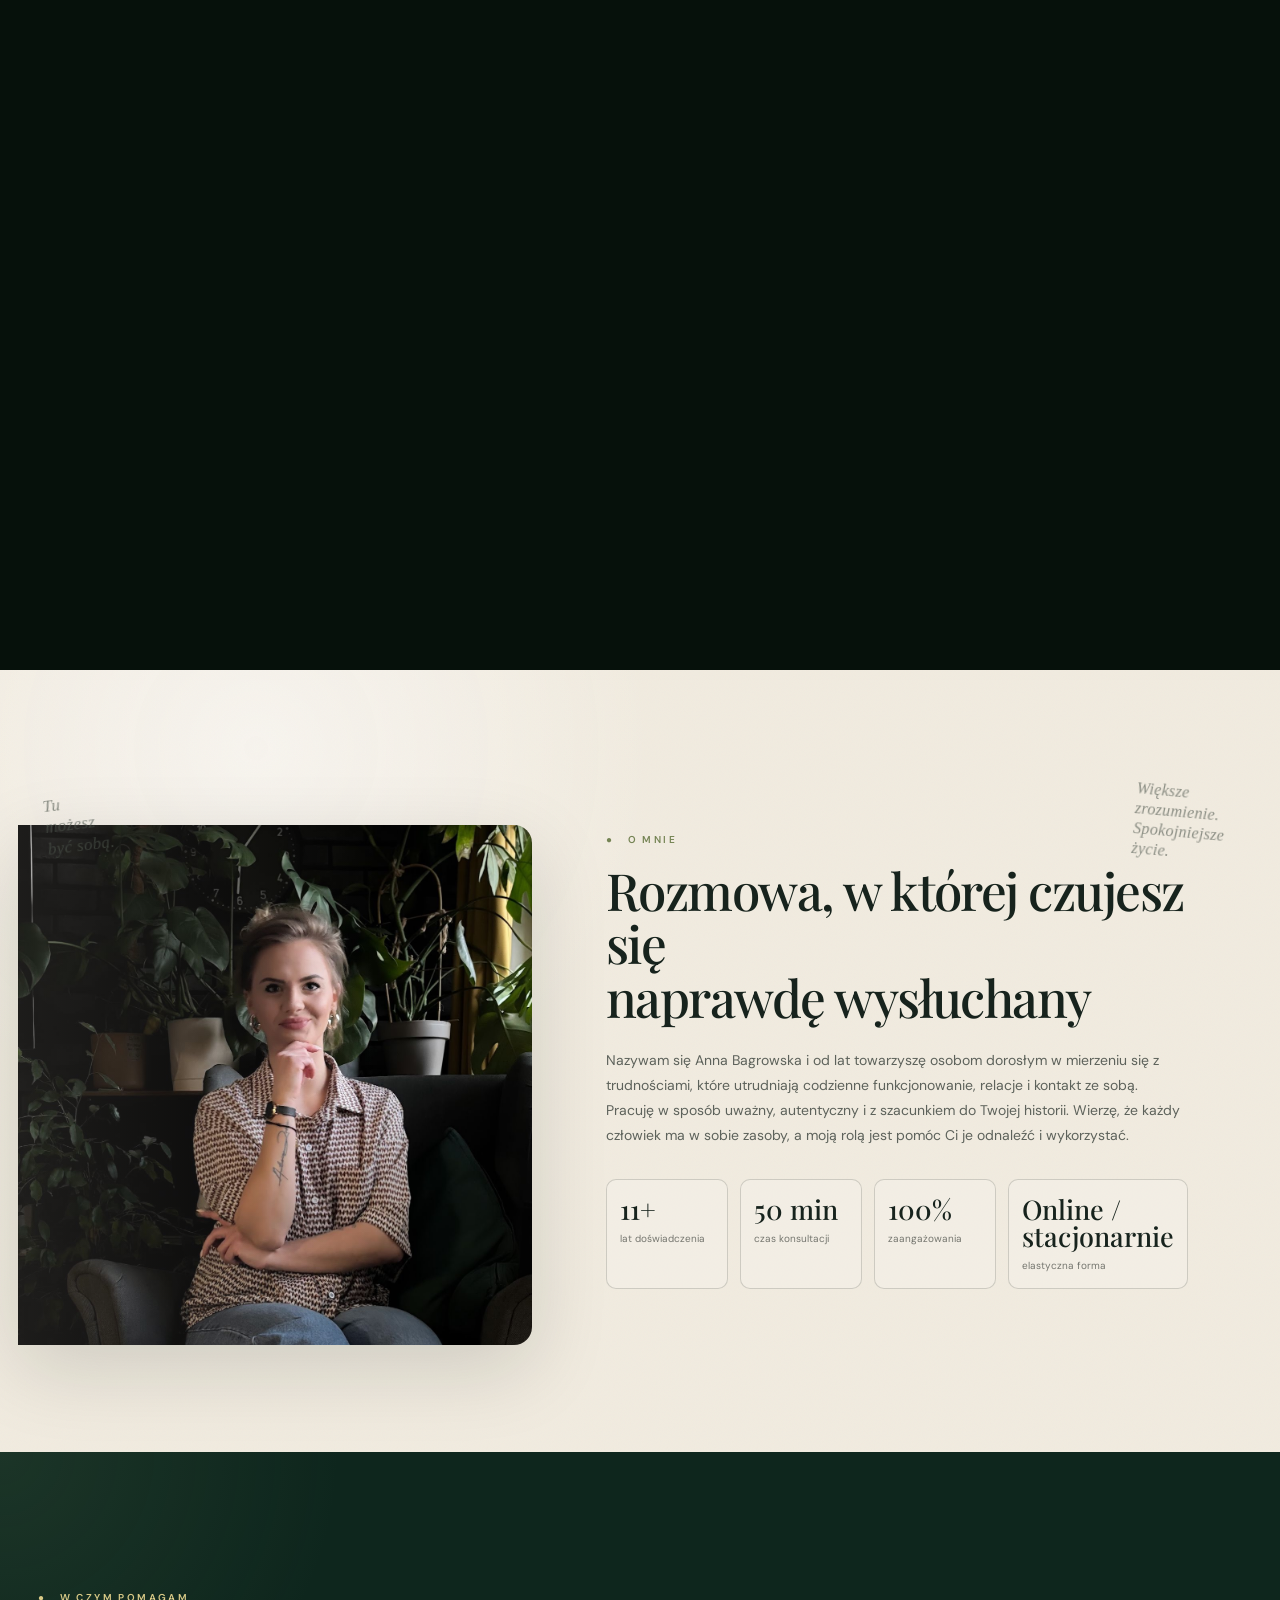
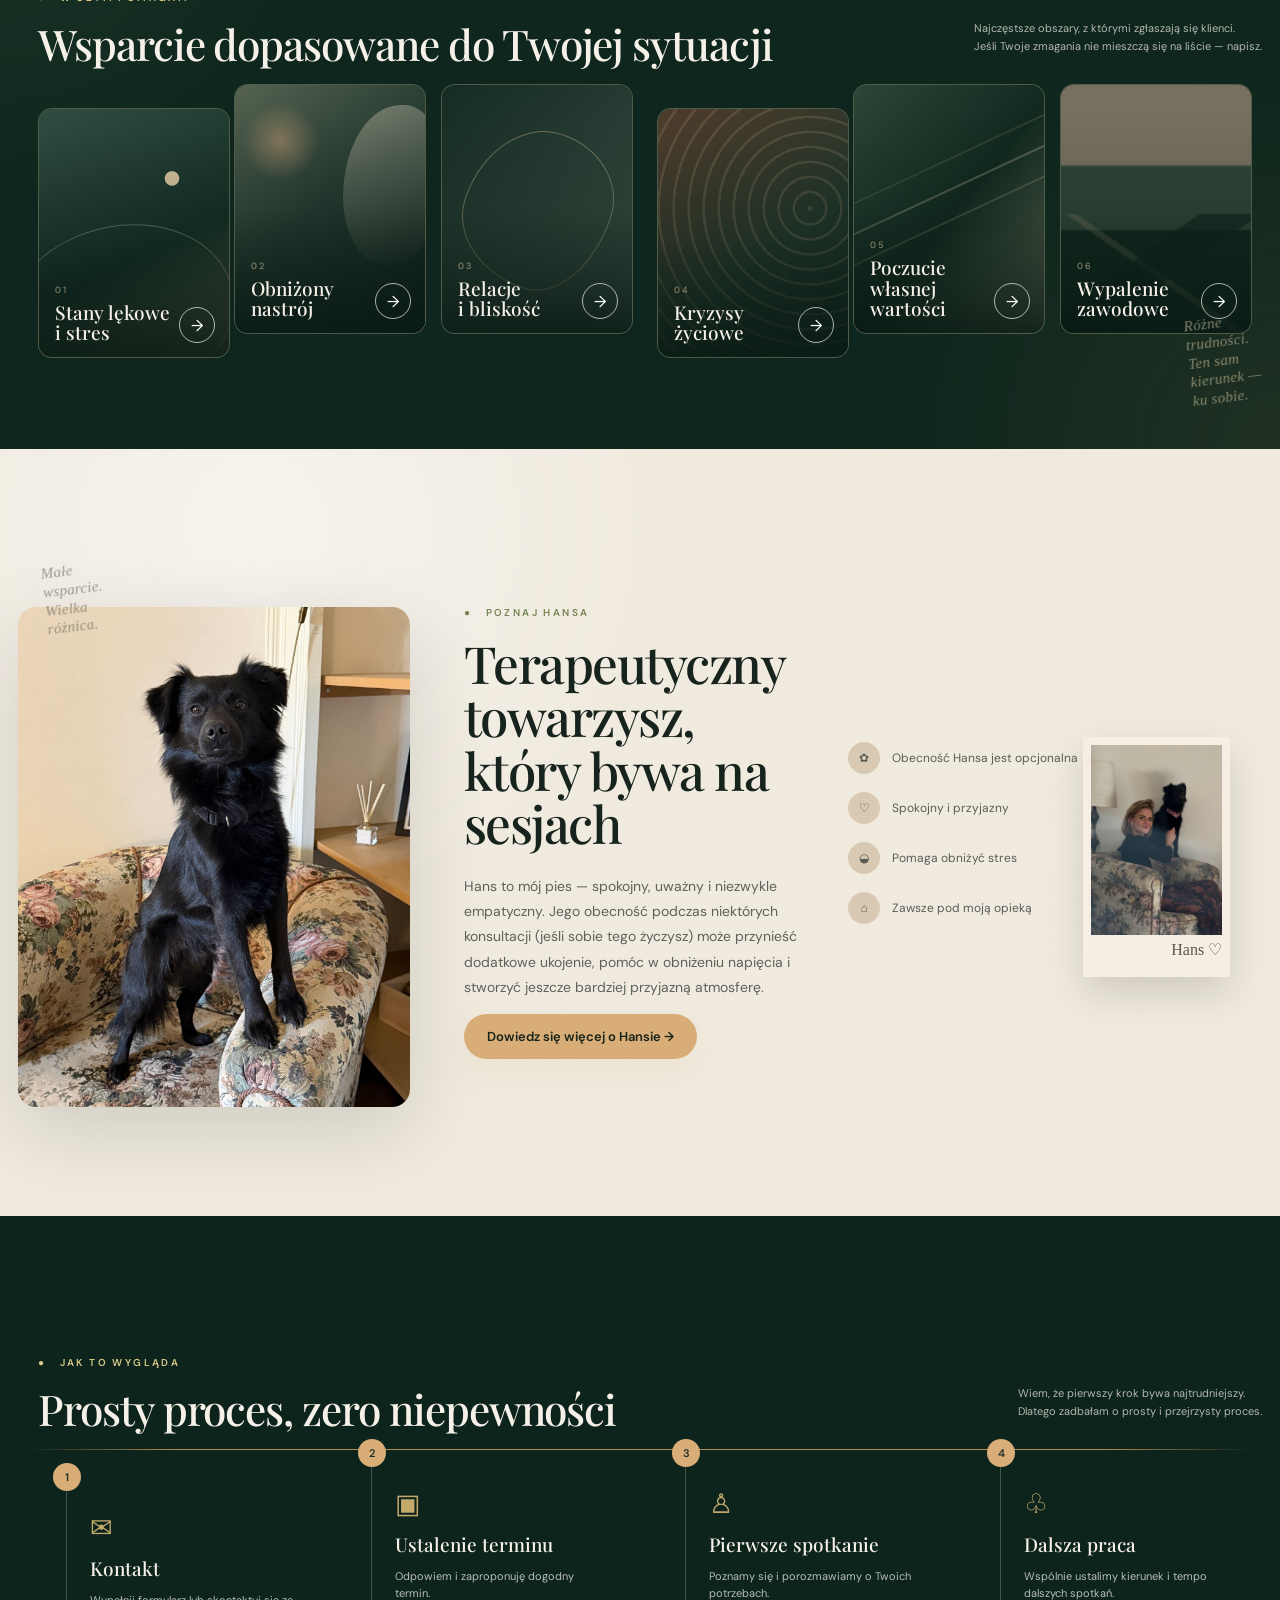
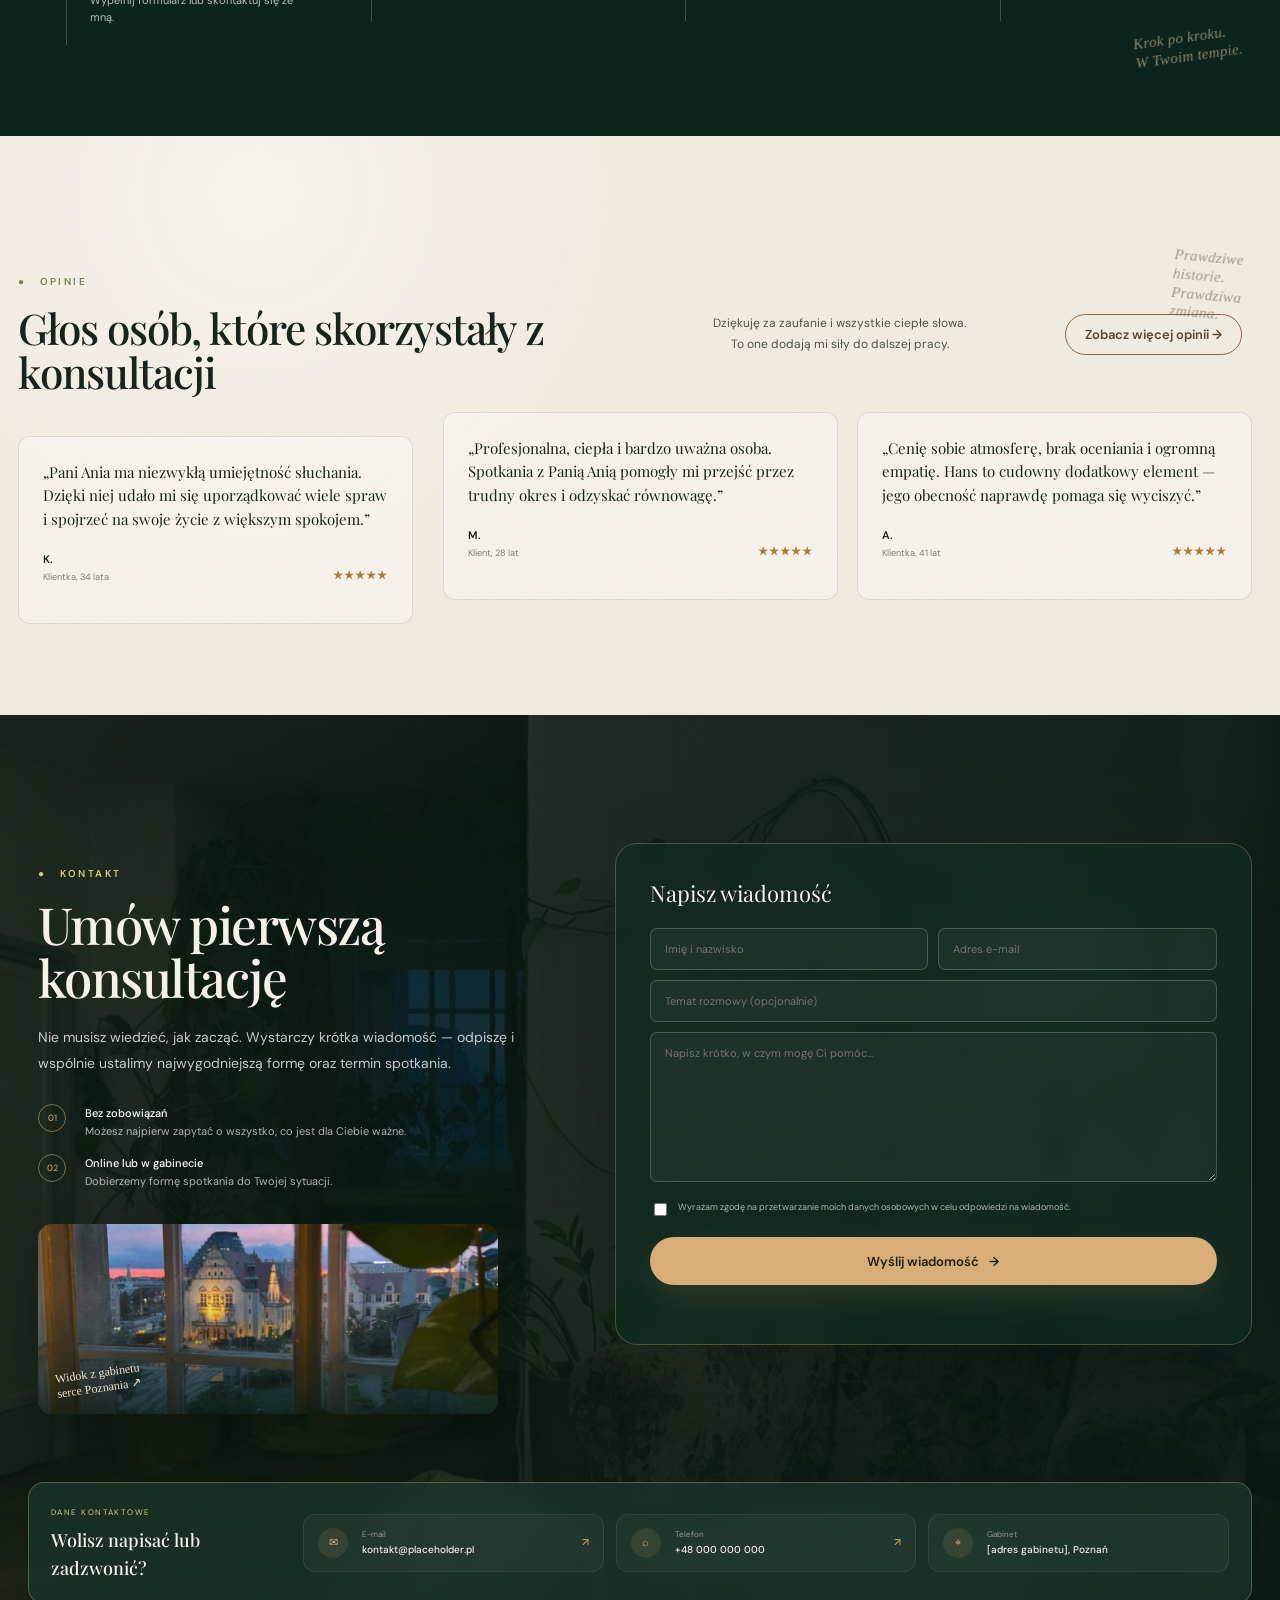
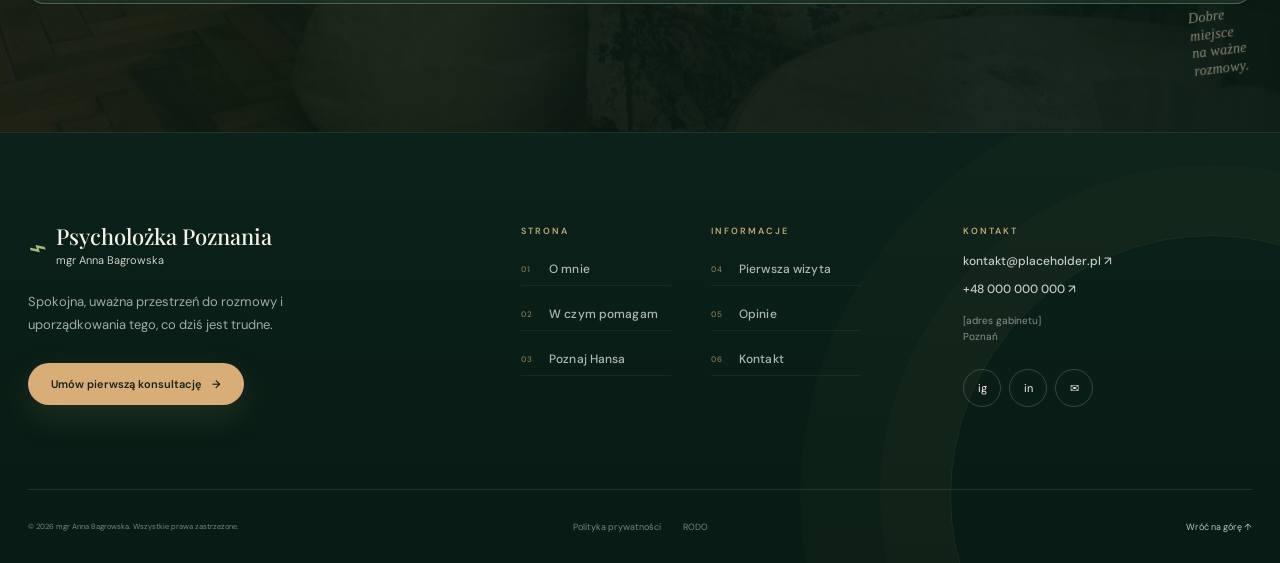
==== commit fbb8eb46: "Update index.html" ====
--- a/index.html
+++ b/index.html
@@ -34,105 +34,68 @@
   </header>
 
   <main>
-    <section class="forest-world" data-forest-world aria-label="Interaktywny leśny świat">
+    <section class="forest-world forest-world-v3" data-forest-world aria-label="Leśny świat Anny Bagrowskiej">
       <div class="forest-sticky">
-        <video class="forest-video" data-forest-video muted playsinline preload="auto" poster="assets/forest-poster.jpg" aria-hidden="true">
+        <video class="forest-video" data-forest-video autoplay muted loop playsinline preload="auto" poster="assets/forest-poster.jpg" aria-hidden="true">
           <source src="assets/forest-motion.mp4" type="video/mp4" />
         </video>
         <div class="forest-overlay" aria-hidden="true"></div>
         <div class="forest-vignette" aria-hidden="true"></div>
 
-        <div class="forest-scene forest-scene-1 is-active" data-forest-scene="0">
-          <div class="shell forest-hero-grid">
-            <div class="forest-copy">
-              <div class="eyebrow">● &nbsp; PSYCHOLOG • POZNAŃ</div>
+        <div class="forest-home is-active" data-forest-home>
+          <div class="shell forest-home-grid">
+            <div class="forest-copy-v3">
+              <div class="eyebrow">PSYCHOLOG • POZNAŃ</div>
               <h1>Nie wszystko musisz<br>nieść samodzielnie.</h1>
-              <p>Spokojna przestrzeń, w której możesz się zatrzymać, lepiej zrozumieć siebie i odnaleźć własną drogę.</p>
+              <p>Spokojna przestrzeń do rozmowy, zrozumienia tego, co dziś jest trudne, i znalezienia własnego kierunku.</p>
               <div class="hero-actions">
-                <a href="#forest-booking" class="btn btn-gold magnetic">Umów pierwszą konsultację <span>→</span></a>
-                <a href="#about" class="btn btn-ghost magnetic">Poznaj mnie</a>
-              </div>
-              <div class="micro-features">
-                <span>▣ <b>Pełna poufność</b></span>
-                <span>◷ <b>50-minutowe sesje</b></span>
-                <span>▱ <b>Online / stacjonarnie</b></span>
+                <a href="#contact" class="btn btn-gold magnetic">Umów pierwszą konsultację <span>→</span></a>
+                <a href="#about" class="btn btn-ghost magnetic">Poznaj Annę</a>
               </div>
             </div>
 
-            <div class="forest-booking-cluster" id="forest-booking" data-forest-booking>
-              <div class="forest-portrait-card">
+            <div class="forest-anna-stage" aria-label="Anna Bagrowska">
+              <div class="forest-anna-photo">
                 <img src="assets/anna-portrait.jpeg" alt="Anna Bagrowska, psycholożka" />
-                <div class="forest-portrait-caption">
-                  <strong>Anna Bagrowska</strong>
-                  <span>psycholożka • Poznań</span>
+                <div class="forest-anna-fade" aria-hidden="true"></div>
+              </div>
+              <div class="forest-anna-label">
+                <strong>Anna Bagrowska</strong>
+                <span>psycholożka • Poznań</span>
+              </div>
+
+              <aside class="forest-mini-booking" aria-label="Szybki wybór terminu">
+                <div class="mini-booking-head">
+                  <div><small>PIERWSZA KONSULTACJA</small><strong>Wybierz dzień</strong></div>
+                  <span>50 min</span>
                 </div>
-              </div>
-
-              <aside class="forest-calendar-card" aria-label="Wybór preferowanego terminu konsultacji">
-                <div class="forest-calendar-top">
-                  <div>
-                    <small>PIERWSZA KONSULTACJA</small>
-                    <h2>Znajdźmy termin</h2>
-                  </div>
-                  <span class="forest-session-time">50 min</span>
+                <div class="mini-days" role="group" aria-label="Preferowany dzień">
+                  <button type="button" data-booking-day="5 października"><small>Pn</small><b>5</b></button>
+                  <button type="button" data-booking-day="6 października"><small>Wt</small><b>6</b></button>
+                  <button type="button" data-booking-day="7 października"><small>Śr</small><b>7</b></button>
+                  <button type="button" data-booking-day="8 października"><small>Cz</small><b>8</b></button>
                 </div>
-                <p class="forest-calendar-lead">Wybierz preferowany dzień. Anna potwierdzi dokładny termin wiadomością.</p>
-
-                <div class="forest-month-row">
-                  <button type="button" class="forest-month-arrow" aria-label="Poprzedni miesiąc" disabled>‹</button>
-                  <strong>Październik 2026</strong>
-                  <button type="button" class="forest-month-arrow" aria-label="Następny miesiąc" disabled>›</button>
-                </div>
-                <div class="forest-weekdays" aria-hidden="true"><span>Pn</span><span>Wt</span><span>Śr</span><span>Cz</span><span>Pt</span><span>So</span><span>Nd</span></div>
-                <div class="forest-calendar-days" role="group" aria-label="Wybierz preferowany dzień">
-                  <span class="is-empty"></span><span class="is-empty"></span><span class="is-empty"></span>
-                  <span class="is-muted">1</span><span class="is-muted">2</span><span class="is-muted">3</span><span class="is-muted">4</span>
-                  <button type="button" data-booking-day="5 października">5</button>
-                  <button type="button" data-booking-day="6 października">6</button>
-                  <button type="button" data-booking-day="7 października">7</button>
-                  <button type="button" data-booking-day="8 października">8</button>
-                  <button type="button" data-booking-day="9 października">9</button>
-                  <span>10</span><span>11</span>
-                  <button type="button" data-booking-day="12 października">12</button>
-                  <button type="button" data-booking-day="13 października">13</button>
-                  <button type="button" data-booking-day="14 października">14</button>
-                  <button type="button" data-booking-day="15 października">15</button>
-                  <button type="button" data-booking-day="16 października">16</button>
-                  <span>17</span><span>18</span>
-                </div>
-
-                <div class="forest-booking-bottom">
-                  <div class="forest-selected-date" data-selected-date>Wybierz dzień z kalendarza</div>
-                  <a href="#contact" class="forest-booking-cta" data-booking-cta aria-disabled="true">Poproś o termin <span>→</span></a>
-                </div>
-                <small class="forest-calendar-note">To prośba o termin — rezerwacja zostanie potwierdzona po kontakcie.</small>
+                <a href="#contact" class="mini-booking-cta" data-booking-cta aria-disabled="true">Poproś o termin <span>→</span></a>
               </aside>
             </div>
           </div>
         </div>
 
-        <div class="forest-scene forest-scene-2" data-forest-scene="1">
-          <div class="shell">
-            <p class="forest-big-copy">Czasem pierwszy krok<br>to po prostu się zatrzymać.</p>
-          </div>
-        </div>
-
-        <div class="forest-scene forest-scene-3" data-forest-scene="2">
-          <div class="shell forest-align-right">
-            <p class="forest-big-copy">Zrozumieć, co dziś<br>jest dla Ciebie trudne.</p>
-          </div>
-        </div>
-
-        <div class="forest-scene forest-scene-4" data-forest-scene="3">
-          <div class="shell">
-            <p class="forest-big-copy">I znaleźć własny sposób,<br>żeby ruszyć dalej.</p>
-            <a href="#about" class="forest-next">Poznaj Annę <span>↓</span></a>
-          </div>
+        <div class="forest-stop forest-stop-1" data-forest-stop="1">
+          <span class="forest-stop-no">01</span>
+          <div><small>ZATRZYMAJ SIĘ</small><strong>Nie musisz od razu znać odpowiedzi.</strong></div>
+        </div>
+        <div class="forest-stop forest-stop-2" data-forest-stop="2">
+          <span class="forest-stop-no">02</span>
+          <div><small>NAZWIJ TO</small><strong>Możemy spokojnie przyjrzeć się temu, co teraz jest trudne.</strong></div>
+        </div>
+        <div class="forest-stop forest-stop-3" data-forest-stop="3">
+          <span class="forest-stop-no">03</span>
+          <div><small>ZNAJDŹ KIERUNEK</small><strong>Zmiana nie musi wydarzyć się naraz.</strong></div>
         </div>
 
         <div class="forest-scroll-hint" aria-hidden="true">
-          <span></span>
-          <small>przewiń, aby wejść głębiej</small>
+          <span></span><small>wejdź głębiej</small>
         </div>
         <div class="forest-progress" aria-hidden="true"><span data-forest-progress></span></div>
       </div>
--- a/styles.css
+++ b/styles.css
@@ -168,3 +168,42 @@
 .forest-world.is-progressed .forest-scroll-hint{opacity:0}
 @media(max-width:760px){.forest-world{height:340vh}.forest-video{object-position:52% center}.forest-overlay{background:linear-gradient(180deg,rgba(3,15,9,.2) 0%,rgba(3,15,9,.36) 42%,rgba(3,15,9,.82) 100%)}.forest-scene{align-items:flex-end}.forest-scene .shell{width:min(100% - 32px,1240px);padding-bottom:92px}.forest-copy{padding-top:0}.forest-scene h1{font-size:clamp(45px,12vw,64px)}.forest-scene-1 p{font-size:14px;max-width:470px}.forest-big-copy{font-size:clamp(39px,10.5vw,58px)}.forest-scene-2 .shell{padding-left:0;padding-bottom:100px}.forest-align-right{display:block}.forest-align-right .forest-big-copy{text-align:left}.forest-scene-4 .shell{padding-bottom:100px}.forest-progress{right:12px;height:110px}.forest-scroll-hint{bottom:16px}.forest-scene .micro-features{display:flex;flex-wrap:wrap;gap:10px 16px}}
 @media(prefers-reduced-motion:reduce){.forest-world{height:auto}.forest-sticky{position:relative;min-height:100svh}.forest-video{display:none}.forest-sticky{background:linear-gradient(90deg,rgba(3,15,9,.72),rgba(3,15,9,.25)),url('assets/forest-poster.jpg') center/cover no-repeat}.forest-scene{display:none!important}.forest-scene-1{display:flex!important;position:relative;min-height:100svh;opacity:1;transform:none;filter:none}.forest-progress,.forest-scroll-hint{display:none}}
+
+/* ===== Forest World v2: portrait + booking overlay ===== */
+.forest-video{transform:scale(1.018);backface-visibility:hidden;transform-origin:center center}
+.forest-hero-grid{display:grid;grid-template-columns:minmax(0,1fr) minmax(410px,.72fr);gap:clamp(34px,5vw,82px);align-items:center;padding-top:74px;padding-bottom:36px}
+.forest-hero-grid .forest-copy{padding-top:0;min-width:0}
+.forest-booking-cluster{position:relative;align-self:center;justify-self:end;width:min(100%,520px);min-height:560px;display:flex;align-items:flex-end;justify-content:flex-end;filter:drop-shadow(0 28px 70px rgba(0,0,0,.25))}
+.forest-portrait-card{position:absolute;right:150px;top:0;width:270px;height:360px;overflow:hidden;border:1px solid rgba(255,255,255,.24);border-radius:34px 34px 92px 34px;background:#1d3527;transform:rotate(-2.2deg);box-shadow:0 30px 70px rgba(0,0,0,.24);z-index:1}
+.forest-portrait-card:after{content:"";position:absolute;inset:0;background:linear-gradient(180deg,transparent 46%,rgba(5,16,10,.08) 60%,rgba(5,16,10,.76) 100%);pointer-events:none}
+.forest-portrait-card img{width:100%;height:100%;object-fit:cover;object-position:50% 28%;filter:saturate(.88) contrast(1.02)}
+.forest-portrait-caption{position:absolute;left:22px;bottom:20px;z-index:2;color:#fff;display:flex;flex-direction:column;gap:2px;text-shadow:0 3px 14px rgba(0,0,0,.4)}
+.forest-portrait-caption strong{font-family:var(--serif);font-size:23px;font-weight:500}
+.forest-portrait-caption span{font-size:10px;letter-spacing:.13em;text-transform:uppercase;opacity:.72}
+.forest-calendar-card{position:relative;z-index:3;width:360px;padding:20px;border:1px solid rgba(255,255,255,.28);border-radius:25px;background:rgba(246,241,230,.92);backdrop-filter:blur(18px) saturate(1.05);-webkit-backdrop-filter:blur(18px) saturate(1.05);color:#18251d;box-shadow:0 24px 70px rgba(0,0,0,.2)}
+.forest-calendar-top{display:flex;justify-content:space-between;align-items:flex-start;gap:12px}
+.forest-calendar-top small{display:block;font-size:9px;letter-spacing:.18em;color:#68736b;margin-bottom:4px}
+.forest-calendar-top h2{margin:0;font-family:var(--serif);font-size:30px;line-height:1;font-weight:500;letter-spacing:-.035em}
+.forest-session-time{display:inline-flex;align-items:center;justify-content:center;min-width:58px;height:30px;border:1px solid rgba(28,55,39,.13);border-radius:999px;background:rgba(255,255,255,.58);font-size:11px;font-weight:700;color:#526157}
+.forest-calendar-lead{margin:10px 0 14px;font-size:11px;line-height:1.45;color:#69756d}
+.forest-month-row{display:grid;grid-template-columns:32px 1fr 32px;align-items:center;gap:8px;padding:9px 0;border-top:1px solid rgba(25,45,33,.1);border-bottom:1px solid rgba(25,45,33,.1)}
+.forest-month-row strong{text-align:center;font-size:12px;font-weight:700}
+.forest-month-arrow{width:30px;height:30px;border:0;border-radius:50%;background:transparent;color:#667269;font-size:19px}.forest-month-arrow:disabled{opacity:.25}
+.forest-weekdays,.forest-calendar-days{display:grid;grid-template-columns:repeat(7,1fr);gap:4px;text-align:center}
+.forest-weekdays{padding:9px 0 5px;font-size:8px;text-transform:uppercase;letter-spacing:.1em;color:#8a938d}
+.forest-calendar-days>*{display:grid;place-items:center;aspect-ratio:1;border-radius:50%;font-size:10px}
+.forest-calendar-days button{border:1px solid rgba(26,60,40,.09);background:rgba(255,255,255,.55);color:#203329;cursor:pointer;transition:.2s ease;font:inherit}
+.forest-calendar-days button:hover,.forest-calendar-days button:focus-visible{background:#dfe8dd;border-color:#9bb19d;outline:none}
+.forest-calendar-days button.is-selected{background:#234b34;color:#fff;border-color:#234b34;box-shadow:0 6px 16px rgba(35,75,52,.22)}
+.forest-calendar-days span{color:#819087}.forest-calendar-days .is-muted{opacity:.42}.forest-calendar-days .is-empty{visibility:hidden}
+.forest-booking-bottom{display:grid;grid-template-columns:1fr auto;gap:10px;align-items:center;margin-top:14px}
+.forest-selected-date{font-size:10px;line-height:1.35;color:#657168}
+.forest-booking-cta{display:inline-flex;align-items:center;gap:9px;min-height:42px;padding:0 14px;border-radius:999px;background:#234b34;color:#fff;font-size:11px;font-weight:700;white-space:nowrap;transition:.2s ease}
+.forest-booking-cta[aria-disabled="true"]{opacity:.45;pointer-events:none}
+.forest-booking-cta:not([aria-disabled="true"]):hover{transform:translateY(-2px);background:#193d29}
+.forest-calendar-note{display:block;margin-top:10px;color:#889189;font-size:8px;line-height:1.35}
+.forest-scene-1:not(.is-active) .forest-booking-cluster{pointer-events:none}
+
+@media(max-width:1040px){.forest-hero-grid{grid-template-columns:minmax(0,1fr) 390px;gap:24px}.forest-booking-cluster{transform:scale(.9);transform-origin:right center}.forest-scene h1{font-size:clamp(50px,6vw,76px)}}
+@media(max-width:820px){.forest-world{height:390vh}.forest-scene-1{align-items:flex-end}.forest-hero-grid{display:block;padding-top:120px;padding-bottom:76px}.forest-booking-cluster{position:absolute;right:18px;top:118px;width:265px;min-height:0;display:block;transform:none}.forest-portrait-card{display:none}.forest-calendar-card{width:265px;padding:14px;border-radius:20px;background:rgba(246,241,230,.9)}.forest-calendar-top h2{font-size:23px}.forest-calendar-lead{display:none}.forest-month-row{padding:6px 0}.forest-weekdays{padding:6px 0 3px}.forest-calendar-days{gap:2px}.forest-calendar-days>*{font-size:9px}.forest-calendar-note{display:none}.forest-booking-bottom{grid-template-columns:1fr}.forest-booking-cta{justify-content:center}.forest-copy{max-width:72%}.forest-scene-1 p{max-width:430px}}
+@media(max-width:600px){.forest-booking-cluster{display:none}.forest-copy{max-width:none}.forest-hero-grid{padding-top:0;padding-bottom:94px}.forest-scene-1 .shell{padding-bottom:94px}}
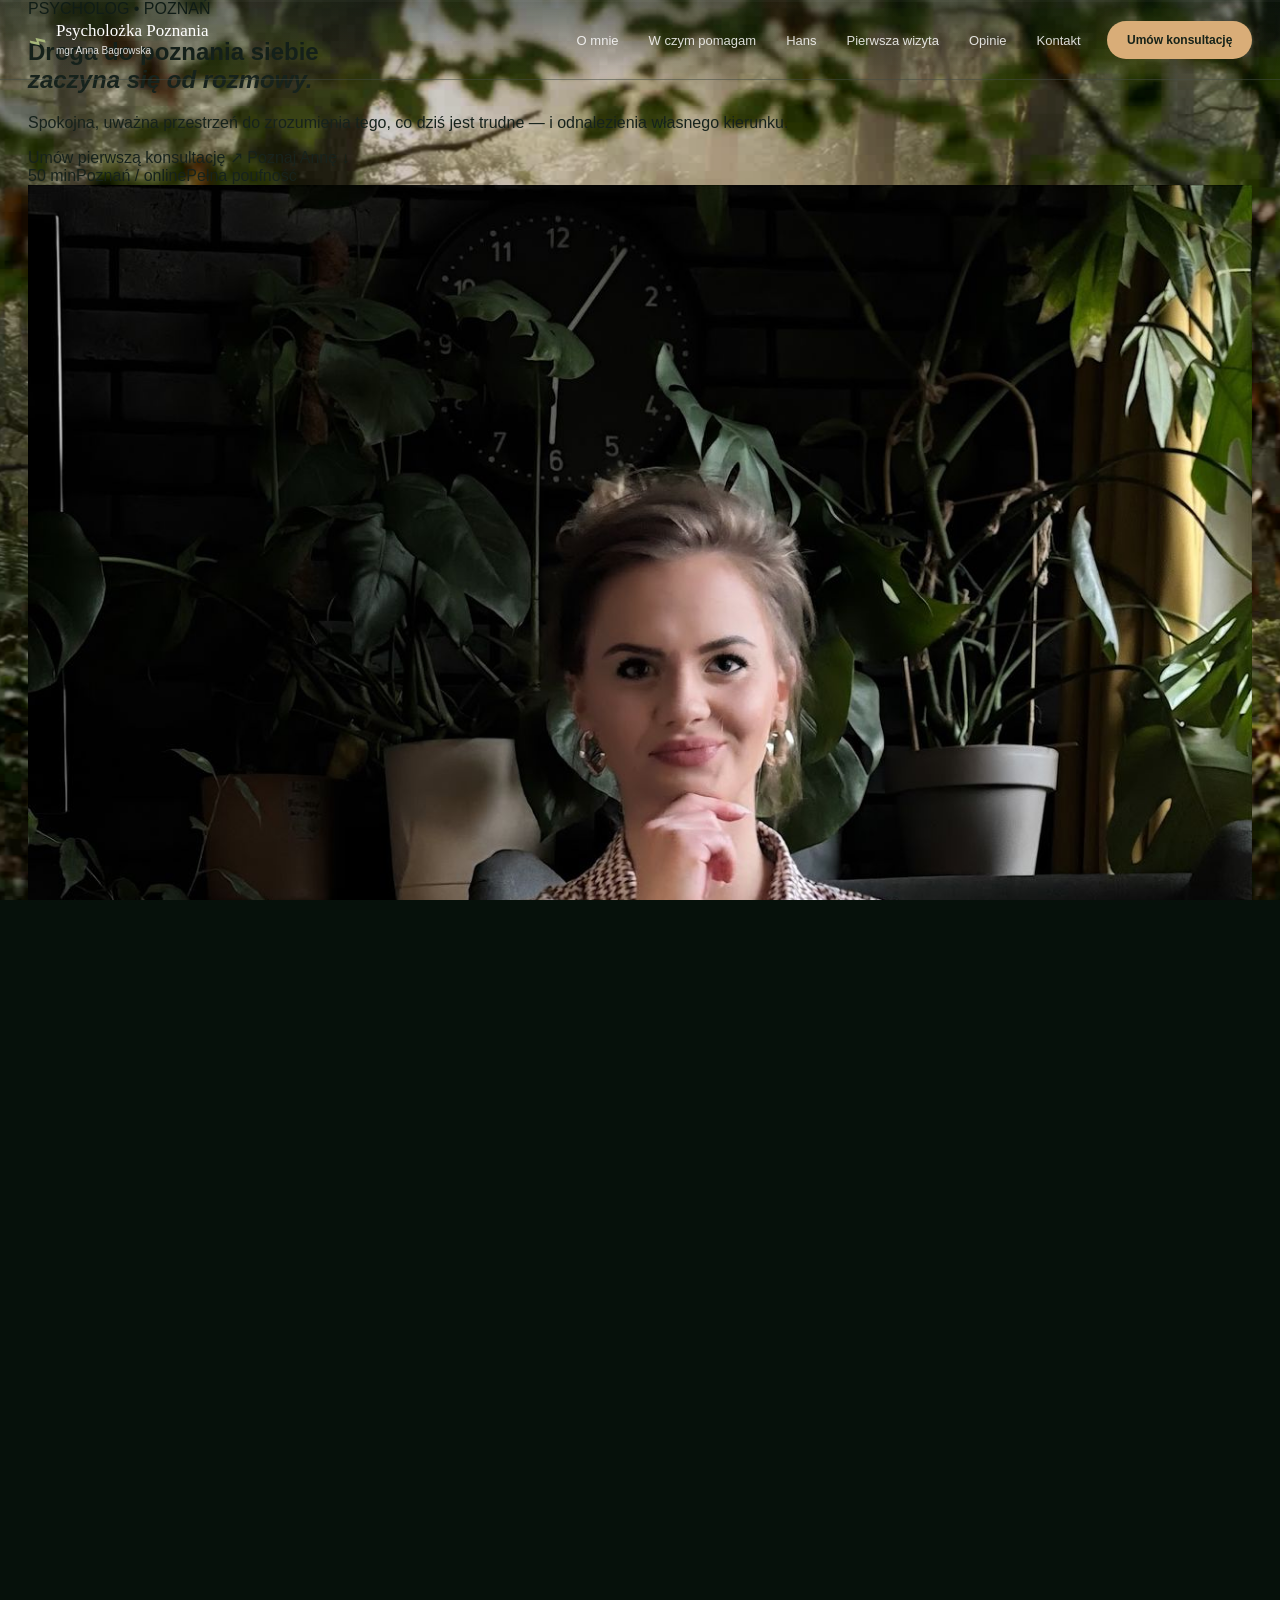
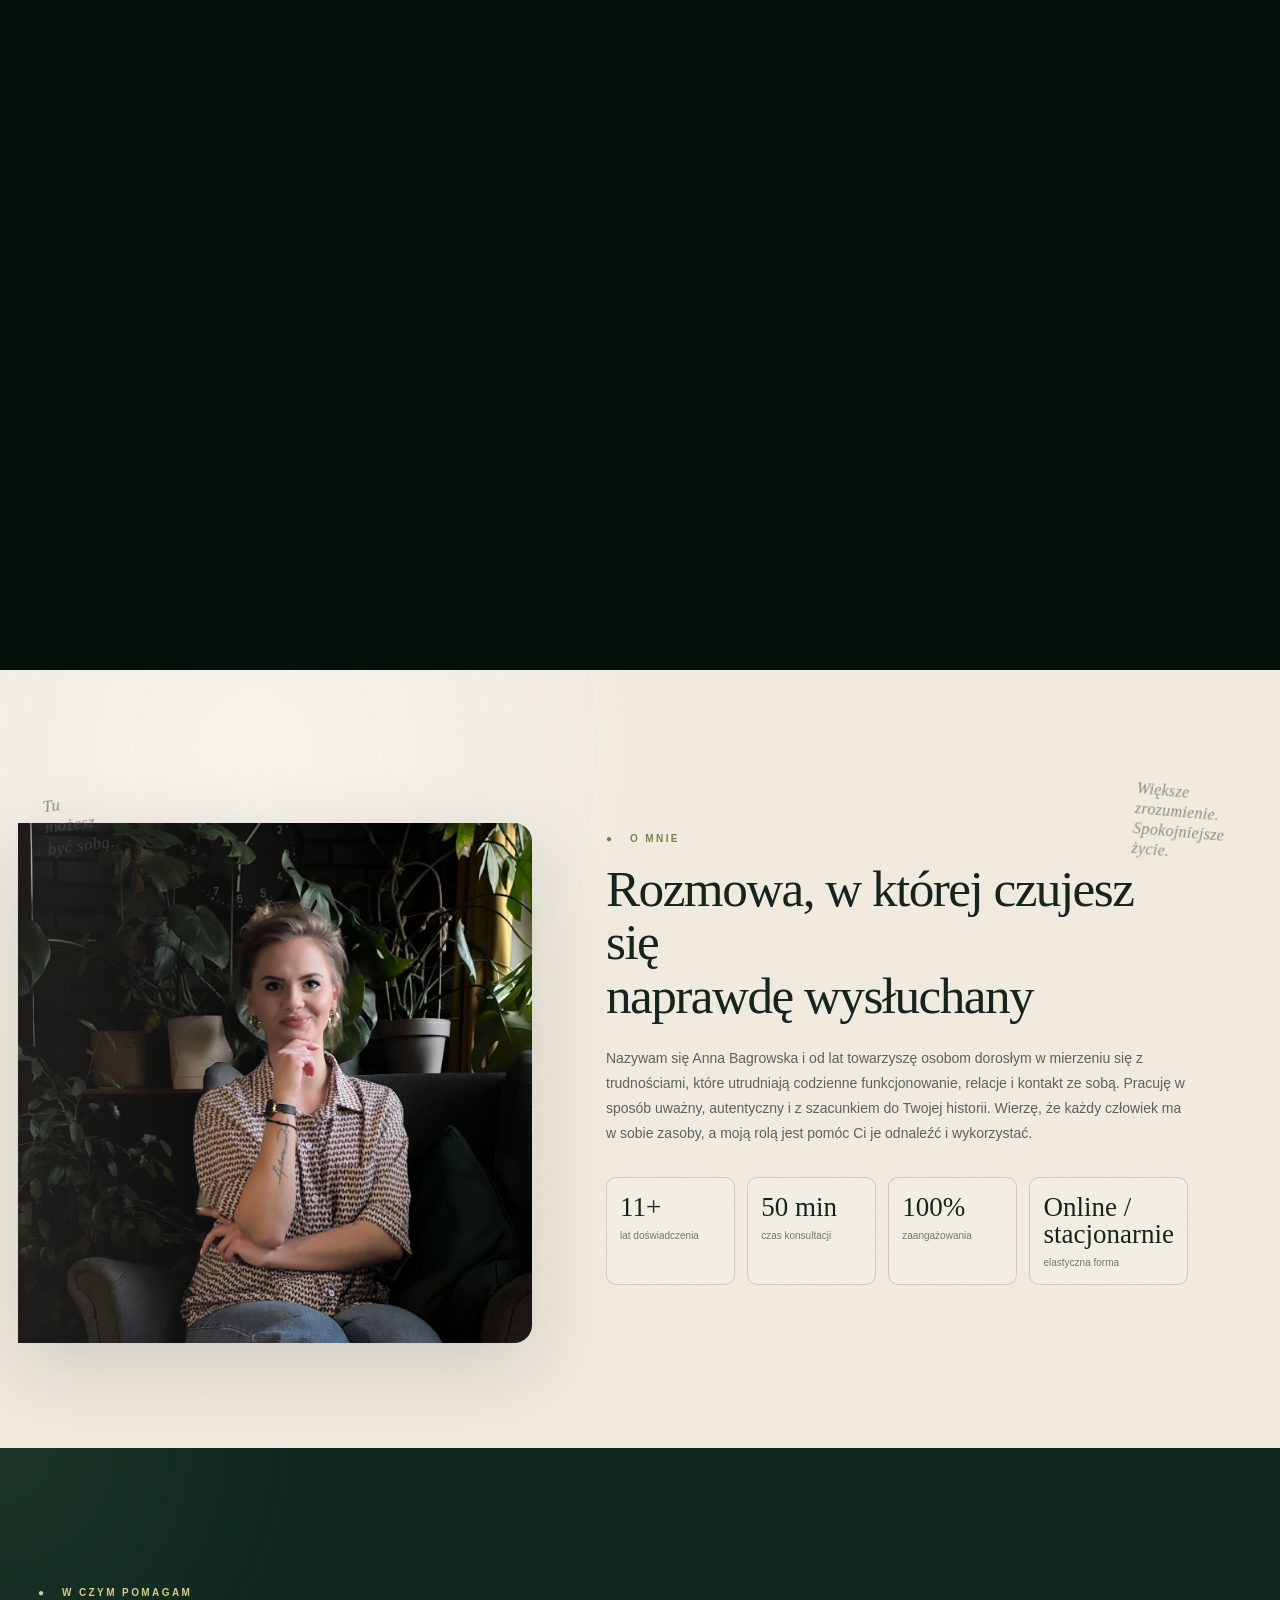
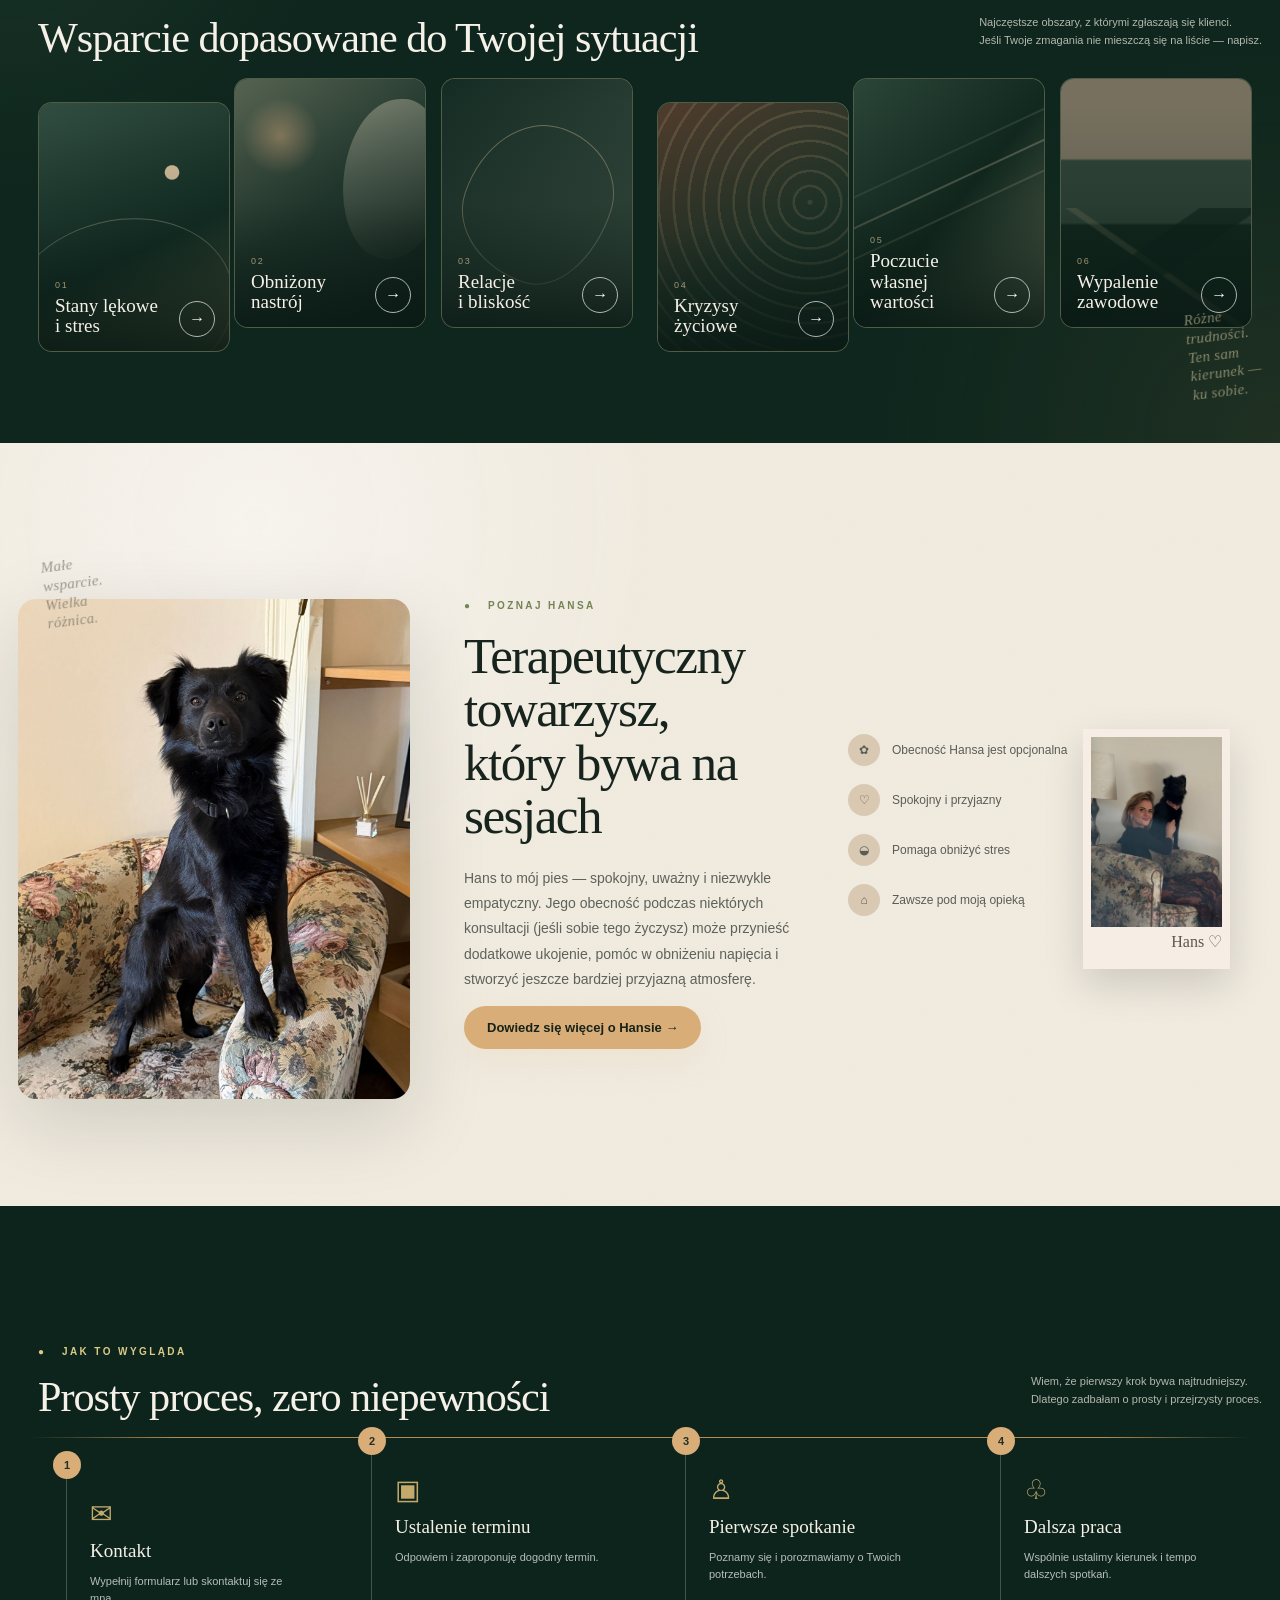
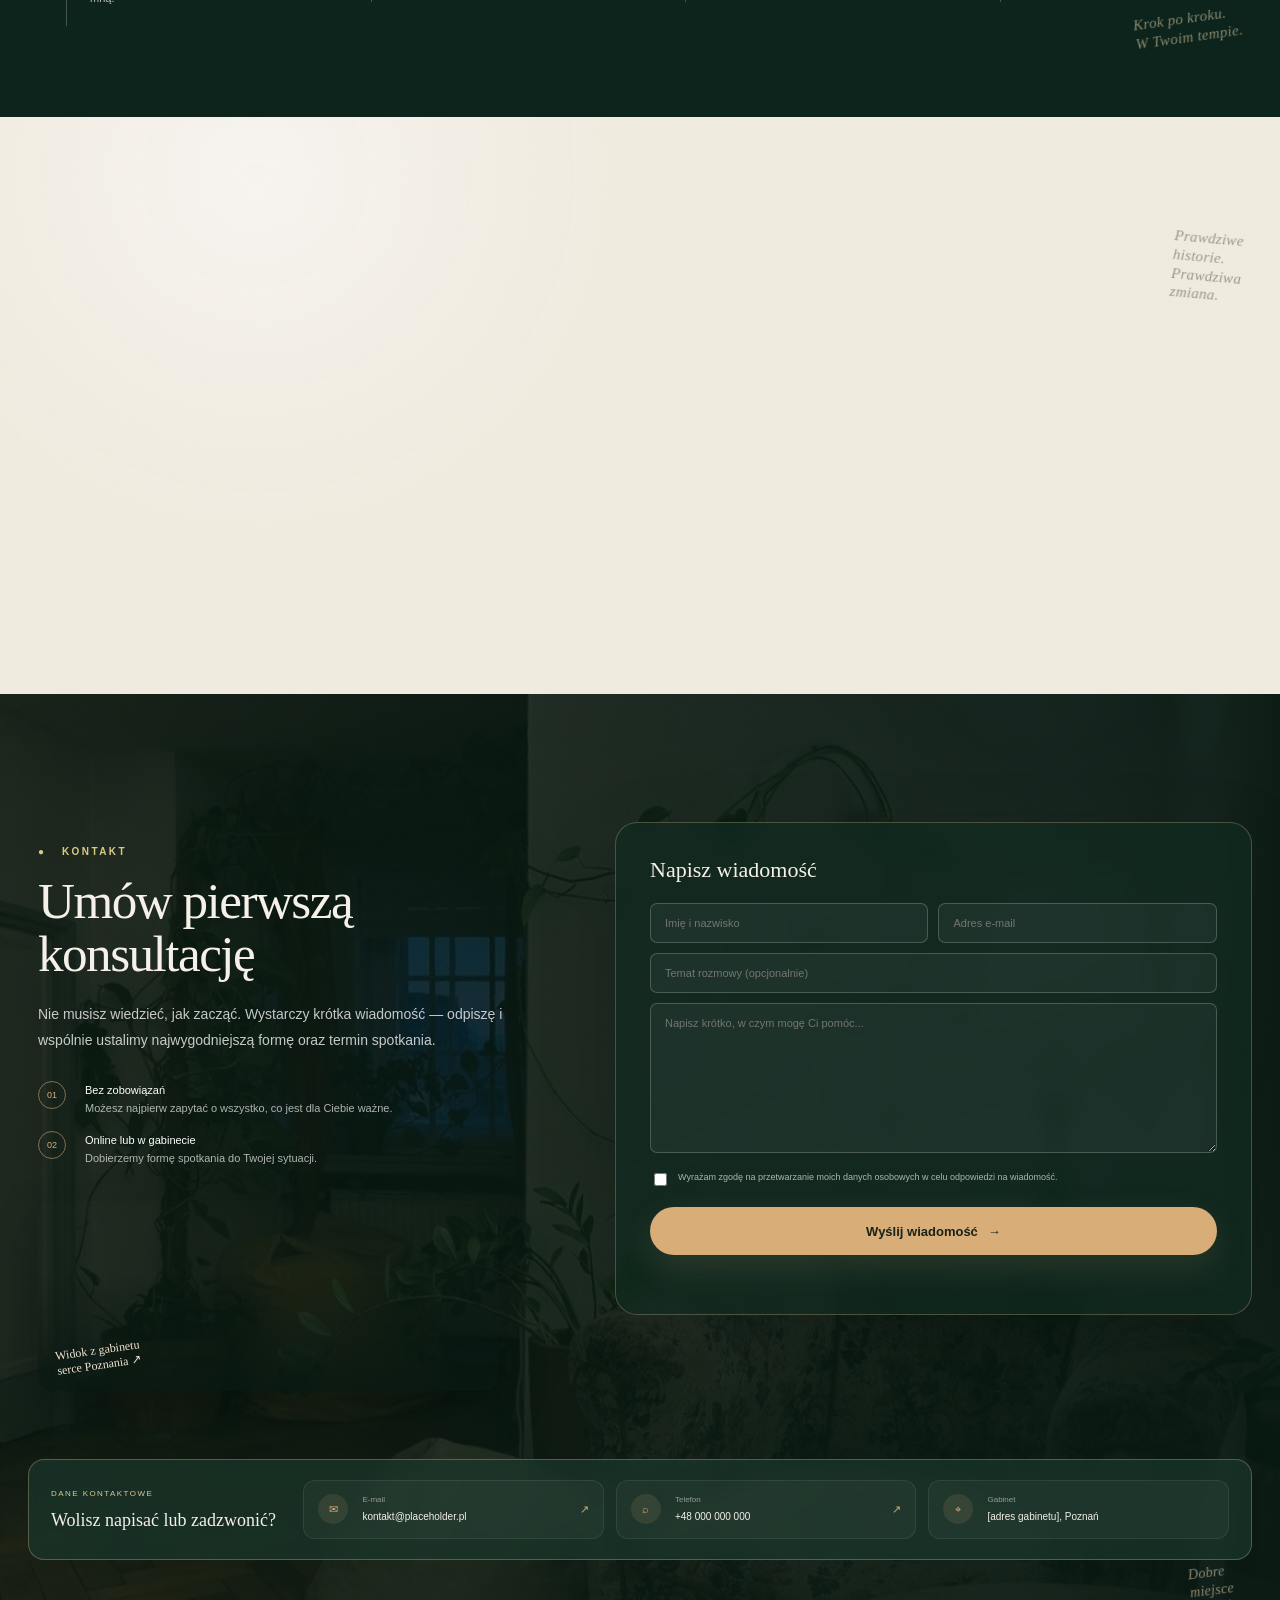
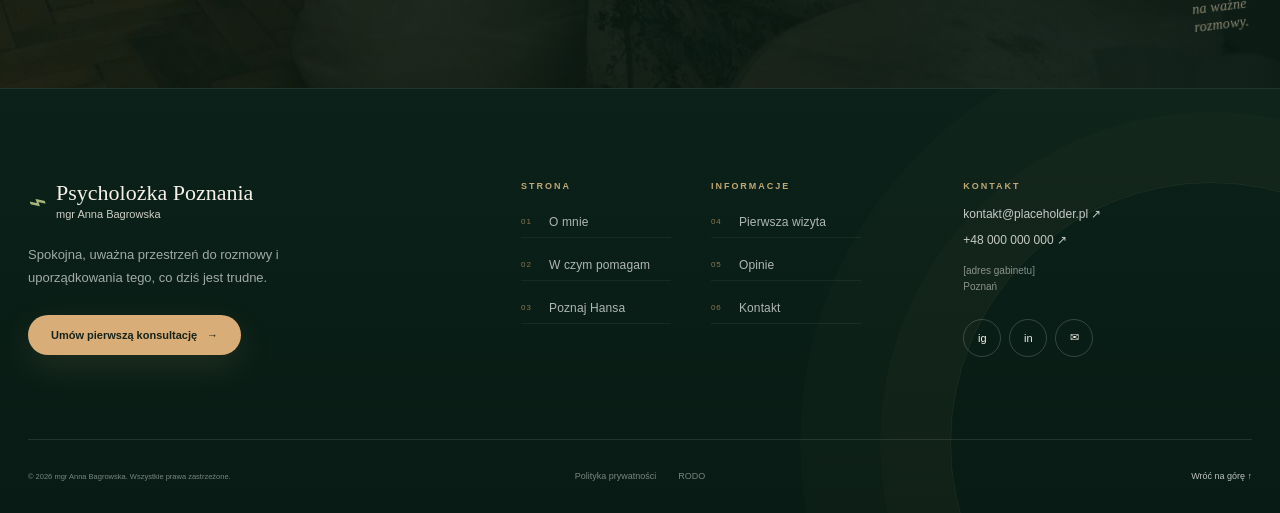
==== commit 340f36ce: "Update index.html" ====
--- a/index.html
+++ b/index.html
@@ -7,7 +7,7 @@
   <meta name="description" content="Gabinet psychologiczny w Poznaniu. Konsultacje indywidualne dla osób dorosłych — online i stacjonarnie." />
   <link rel="preconnect" href="https://fonts.googleapis.com">
   <link rel="preconnect" href="https://fonts.gstatic.com" crossorigin>
-  <link href="https://fonts.googleapis.com/css2?family=DM+Sans:wght@400;500;600&family=Playfair+Display:ital,wght@0,500;0,600;1,500&display=swap" rel="stylesheet">
+  <link href="https://fonts.googleapis.com/css2?family=Instrument+Serif:ital@0;1&family=Manrope:wght@400;500;600;700&display=swap" rel="stylesheet">
   <link rel="stylesheet" href="styles.css" />
 </head>
 <body>
@@ -34,70 +34,68 @@
   </header>
 
   <main>
-    <section class="forest-world forest-world-v3" data-forest-world aria-label="Leśny świat Anny Bagrowskiej">
+    <section class="forest-world forest-world-v4" data-forest-world aria-label="Leśny świat Anny Bagrowskiej">
       <div class="forest-sticky">
         <video class="forest-video" data-forest-video autoplay muted loop playsinline preload="auto" poster="assets/forest-poster.jpg" aria-hidden="true">
           <source src="assets/forest-motion.mp4" type="video/mp4" />
         </video>
-        <div class="forest-overlay" aria-hidden="true"></div>
-        <div class="forest-vignette" aria-hidden="true"></div>
-
-        <div class="forest-home is-active" data-forest-home>
-          <div class="shell forest-home-grid">
-            <div class="forest-copy-v3">
-              <div class="eyebrow">PSYCHOLOG • POZNAŃ</div>
-              <h1>Nie wszystko musisz<br>nieść samodzielnie.</h1>
-              <p>Spokojna przestrzeń do rozmowy, zrozumienia tego, co dziś jest trudne, i znalezienia własnego kierunku.</p>
-              <div class="hero-actions">
-                <a href="#contact" class="btn btn-gold magnetic">Umów pierwszą konsultację <span>→</span></a>
-                <a href="#about" class="btn btn-ghost magnetic">Poznaj Annę</a>
+        <div class="forest-overlay-v4" aria-hidden="true"></div>
+        <div class="forest-grain" aria-hidden="true"></div>
+
+        <div class="forest-home-v4 is-active" data-forest-home>
+          <div class="shell forest-layout-v4">
+            <div class="forest-copy-v4">
+              <div class="forest-kicker">PSYCHOLOG • POZNAŃ</div>
+              <h1>Droga do poznania siebie<br><em>zaczyna się od rozmowy.</em></h1>
+              <p>Spokojna, uważna przestrzeń do zrozumienia tego, co dziś jest trudne — i odnalezienia własnego kierunku.</p>
+              <div class="forest-actions-v4">
+                <a href="#contact" class="forest-primary-v4 magnetic">Umów pierwszą konsultację <span>↗</span></a>
+                <a href="#about" class="forest-text-link">Poznaj Annę <span>↓</span></a>
+              </div>
+              <div class="forest-trust-v4" aria-label="Informacje o konsultacji">
+                <span>50 min</span><i></i><span>Poznań / online</span><i></i><span>Pełna poufność</span>
               </div>
             </div>
 
-            <div class="forest-anna-stage" aria-label="Anna Bagrowska">
-              <div class="forest-anna-photo">
-                <img src="assets/anna-portrait.jpeg" alt="Anna Bagrowska, psycholożka" />
-                <div class="forest-anna-fade" aria-hidden="true"></div>
-              </div>
-              <div class="forest-anna-label">
+            <div class="forest-person-v4" aria-label="Anna Bagrowska, psycholożka">
+              <div class="forest-person-glow" aria-hidden="true"></div>
+              <img src="assets/anna-portrait.jpeg" alt="Anna Bagrowska, psycholożka" />
+              <div class="forest-person-caption">
                 <strong>Anna Bagrowska</strong>
                 <span>psycholożka • Poznań</span>
               </div>
-
-              <aside class="forest-mini-booking" aria-label="Szybki wybór terminu">
-                <div class="mini-booking-head">
-                  <div><small>PIERWSZA KONSULTACJA</small><strong>Wybierz dzień</strong></div>
-                  <span>50 min</span>
-                </div>
-                <div class="mini-days" role="group" aria-label="Preferowany dzień">
-                  <button type="button" data-booking-day="5 października"><small>Pn</small><b>5</b></button>
-                  <button type="button" data-booking-day="6 października"><small>Wt</small><b>6</b></button>
-                  <button type="button" data-booking-day="7 października"><small>Śr</small><b>7</b></button>
-                  <button type="button" data-booking-day="8 października"><small>Cz</small><b>8</b></button>
-                </div>
-                <a href="#contact" class="mini-booking-cta" data-booking-cta aria-disabled="true">Poproś o termin <span>→</span></a>
-              </aside>
             </div>
-          </div>
-        </div>
-
-        <div class="forest-stop forest-stop-1" data-forest-stop="1">
-          <span class="forest-stop-no">01</span>
-          <div><small>ZATRZYMAJ SIĘ</small><strong>Nie musisz od razu znać odpowiedzi.</strong></div>
-        </div>
-        <div class="forest-stop forest-stop-2" data-forest-stop="2">
-          <span class="forest-stop-no">02</span>
-          <div><small>NAZWIJ TO</small><strong>Możemy spokojnie przyjrzeć się temu, co teraz jest trudne.</strong></div>
-        </div>
-        <div class="forest-stop forest-stop-3" data-forest-stop="3">
-          <span class="forest-stop-no">03</span>
-          <div><small>ZNAJDŹ KIERUNEK</small><strong>Zmiana nie musi wydarzyć się naraz.</strong></div>
-        </div>
-
-        <div class="forest-scroll-hint" aria-hidden="true">
-          <span></span><small>wejdź głębiej</small>
-        </div>
-        <div class="forest-progress" aria-hidden="true"><span data-forest-progress></span></div>
+
+            <aside class="forest-booking-v4" aria-label="Szybkie umówienie konsultacji">
+              <div class="forest-booking-copy-v4">
+                <small>PIERWSZA KONSULTACJA</small>
+                <strong>Wybierz dogodny dzień</strong>
+              </div>
+              <div class="forest-booking-days-v4" role="group" aria-label="Preferowany dzień">
+                <button type="button" data-booking-day="5 października"><span>Pn</span><b>05</b></button>
+                <button type="button" data-booking-day="6 października"><span>Wt</span><b>06</b></button>
+                <button type="button" data-booking-day="7 października"><span>Śr</span><b>07</b></button>
+              </div>
+              <a href="#contact" class="forest-booking-go-v4" data-booking-cta aria-disabled="true">Poproś o termin <span>→</span></a>
+            </aside>
+          </div>
+        </div>
+
+        <div class="forest-waypoint forest-waypoint-1" data-forest-stop="1">
+          <span class="forest-waypoint-dot"></span>
+          <div><small>PRZYSTANEK 01</small><strong>Zatrzymaj się.</strong><p>Nie musisz od razu wiedzieć, co dalej.</p></div>
+        </div>
+        <div class="forest-waypoint forest-waypoint-2" data-forest-stop="2">
+          <span class="forest-waypoint-dot"></span>
+          <div><small>PRZYSTANEK 02</small><strong>Przyjrzyj się temu.</strong><p>Nazwanie tego, co trudne, często porządkuje więcej niż się wydaje.</p></div>
+        </div>
+        <div class="forest-waypoint forest-waypoint-3" data-forest-stop="3">
+          <span class="forest-waypoint-dot"></span>
+          <div><small>PRZYSTANEK 03</small><strong>Znajdź własny kierunek.</strong><p>Zmiana nie musi wydarzyć się naraz.</p></div>
+        </div>
+
+        <div class="forest-scroll-hint-v4" aria-hidden="true"><span></span><small>wejdź głębiej</small></div>
+        <div class="forest-progress-v4" aria-hidden="true"><span data-forest-progress></span></div>
       </div>
     </section>
 
--- a/styles.css
+++ b/styles.css
@@ -207,3 +207,41 @@
 @media(max-width:1040px){.forest-hero-grid{grid-template-columns:minmax(0,1fr) 390px;gap:24px}.forest-booking-cluster{transform:scale(.9);transform-origin:right center}.forest-scene h1{font-size:clamp(50px,6vw,76px)}}
 @media(max-width:820px){.forest-world{height:390vh}.forest-scene-1{align-items:flex-end}.forest-hero-grid{display:block;padding-top:120px;padding-bottom:76px}.forest-booking-cluster{position:absolute;right:18px;top:118px;width:265px;min-height:0;display:block;transform:none}.forest-portrait-card{display:none}.forest-calendar-card{width:265px;padding:14px;border-radius:20px;background:rgba(246,241,230,.9)}.forest-calendar-top h2{font-size:23px}.forest-calendar-lead{display:none}.forest-month-row{padding:6px 0}.forest-weekdays{padding:6px 0 3px}.forest-calendar-days{gap:2px}.forest-calendar-days>*{font-size:9px}.forest-calendar-note{display:none}.forest-booking-bottom{grid-template-columns:1fr}.forest-booking-cta{justify-content:center}.forest-copy{max-width:72%}.forest-scene-1 p{max-width:430px}}
 @media(max-width:600px){.forest-booking-cluster{display:none}.forest-copy{max-width:none}.forest-hero-grid{padding-top:0;padding-bottom:94px}.forest-scene-1 .shell{padding-bottom:94px}}
+
+/* ======================================================
+   FOREST WORLD V3 — cinematic hero + subtle waypoints
+   ====================================================== */
+.forest-world-v3{height:360vh;background:#07110b;position:relative}
+.forest-world-v3 .forest-sticky{position:sticky;top:0;height:100vh;overflow:hidden;background:#07110b}
+.forest-world-v3 .forest-video{position:absolute;inset:-2%;width:104%;height:104%;object-fit:cover;object-position:center;z-index:0;filter:saturate(.92) contrast(1.03) brightness(.82);transform:scale(1.015)}
+.forest-world-v3 .forest-overlay{position:absolute;inset:0;z-index:1;background:linear-gradient(90deg,rgba(5,14,9,.76) 0%,rgba(5,14,9,.46) 34%,rgba(5,14,9,.06) 61%,rgba(5,14,9,.16) 100%),linear-gradient(180deg,rgba(2,8,4,.25),transparent 43%,rgba(2,8,4,.42))}
+.forest-world-v3 .forest-vignette{position:absolute;inset:0;z-index:2;box-shadow:inset 0 0 170px rgba(0,0,0,.35);pointer-events:none}
+.forest-home{position:absolute;inset:0;z-index:4;opacity:1;transition:opacity .6s ease,transform .8s cubic-bezier(.16,1,.3,1);transform:translateY(0)}
+.forest-home.is-away{opacity:0;transform:translateY(-28px);pointer-events:none}
+.forest-home-grid{height:100%;display:grid;grid-template-columns:minmax(0,.86fr) minmax(420px,1.05fr);align-items:center;gap:48px;padding-top:68px}
+.forest-copy-v3{color:#f4f0e7;max-width:650px;text-shadow:0 3px 28px rgba(0,0,0,.28)}
+.forest-copy-v3 .eyebrow{font-size:11px;letter-spacing:.22em;opacity:.72;margin-bottom:18px}
+.forest-copy-v3 h1{font-family:'Playfair Display',serif;font-size:clamp(60px,6.1vw,98px);font-weight:500;line-height:.92;letter-spacing:-.045em;margin:0 0 24px;color:#f5f1e8}
+.forest-copy-v3 p{font-size:17px;line-height:1.65;color:rgba(255,255,255,.78);max-width:540px;margin:0 0 30px}
+.forest-anna-stage{position:relative;justify-self:end;width:min(48vw,610px);height:min(78vh,760px);display:flex;align-items:flex-end;justify-content:center}
+.forest-anna-photo{position:absolute;inset:0 20px 0 0;overflow:hidden;border-radius:220px 220px 42px 42px;box-shadow:0 30px 90px rgba(0,0,0,.30);border:1px solid rgba(255,255,255,.14)}
+.forest-anna-photo img{width:100%;height:100%;object-fit:cover;object-position:center 28%;display:block;transform:scale(1.02)}
+.forest-anna-fade{position:absolute;inset:0;background:linear-gradient(180deg,transparent 60%,rgba(8,21,13,.72) 100%)}
+.forest-anna-label{position:absolute;left:24px;bottom:28px;z-index:3;color:white;display:flex;flex-direction:column;gap:3px;text-shadow:0 2px 10px rgba(0,0,0,.5)}
+.forest-anna-label strong{font-family:'Playfair Display',serif;font-size:26px;font-weight:500}
+.forest-anna-label span{font-size:12px;opacity:.75;letter-spacing:.08em;text-transform:uppercase}
+.forest-mini-booking{position:absolute;right:-8px;bottom:34px;z-index:5;width:275px;padding:15px;background:rgba(244,240,230,.92);backdrop-filter:blur(18px);border:1px solid rgba(255,255,255,.58);border-radius:18px;color:#172218;box-shadow:0 18px 55px rgba(0,0,0,.25)}
+.mini-booking-head{display:flex;justify-content:space-between;align-items:flex-start;gap:12px;margin-bottom:12px}
+.mini-booking-head div{display:flex;flex-direction:column;gap:2px}.mini-booking-head small{font-size:9px;letter-spacing:.14em;color:#657263}.mini-booking-head strong{font-family:'Playfair Display',serif;font-size:20px;font-weight:500}.mini-booking-head>span{font-size:10px;border:1px solid rgba(23,34,24,.16);border-radius:999px;padding:5px 7px;color:#5f6a5f}
+.mini-days{display:grid;grid-template-columns:repeat(4,1fr);gap:6px;margin-bottom:11px}.mini-days button{appearance:none;border:1px solid rgba(23,34,24,.12);background:#faf7ef;border-radius:11px;min-height:54px;display:flex;flex-direction:column;align-items:center;justify-content:center;gap:1px;color:#233024;cursor:pointer;transition:.2s ease}.mini-days button small{font-size:9px;color:#758076}.mini-days button b{font-size:16px}.mini-days button:hover,.mini-days button.is-selected{background:#244631;color:#fff;border-color:#244631;transform:translateY(-1px)}.mini-days button.is-selected small{color:rgba(255,255,255,.72)}
+.mini-booking-cta{display:flex;justify-content:space-between;align-items:center;text-decoration:none;background:#173c29;color:white;border-radius:11px;padding:10px 11px;font-size:12px;font-weight:600}.mini-booking-cta[aria-disabled="true"]{opacity:.52;pointer-events:none}
+.forest-stop{position:absolute;z-index:5;display:flex;align-items:flex-start;gap:14px;max-width:420px;color:#f6f2e8;opacity:0;transform:translateY(22px);transition:opacity .55s ease,transform .65s cubic-bezier(.16,1,.3,1);text-shadow:0 2px 18px rgba(0,0,0,.45);pointer-events:none}
+.forest-stop.is-active{opacity:1;transform:translateY(0)}
+.forest-stop-no{width:38px;height:38px;border-radius:50%;border:1px solid rgba(255,255,255,.36);display:grid;place-items:center;font-size:10px;letter-spacing:.08em;background:rgba(9,22,14,.24);backdrop-filter:blur(8px);flex:0 0 38px}
+.forest-stop div{padding-top:1px}.forest-stop small{display:block;font-size:9px;letter-spacing:.20em;opacity:.64;margin-bottom:5px}.forest-stop strong{font-family:'Playfair Display',serif;font-size:26px;line-height:1.08;font-weight:500;display:block}
+.forest-stop-1{left:10%;top:33%}.forest-stop-2{right:10%;top:46%;text-align:left}.forest-stop-3{left:16%;bottom:17%}
+.forest-world-v3 .forest-scroll-hint{position:absolute;z-index:7;left:50%;bottom:24px;transform:translateX(-50%);display:flex;flex-direction:column;align-items:center;gap:7px;color:rgba(255,255,255,.58);font-size:9px;letter-spacing:.14em;text-transform:uppercase}.forest-world-v3 .forest-scroll-hint>span{width:1px;height:30px;background:rgba(255,255,255,.45)}
+.forest-world-v3 .forest-progress{position:absolute;z-index:7;right:18px;top:50%;transform:translateY(-50%);width:1px;height:120px;background:rgba(255,255,255,.18)}.forest-world-v3 .forest-progress span{display:block;width:100%;height:100%;background:rgba(255,255,255,.65);transform:scaleY(0);transform-origin:top}
+@media(max-width:900px){.forest-home-grid{grid-template-columns:1fr;align-items:end;padding-top:100px;padding-bottom:38px}.forest-copy-v3{position:relative;z-index:7}.forest-anna-stage{position:absolute;right:-5%;top:14%;width:64vw;height:62vh;opacity:.72}.forest-mini-booking{right:22px;bottom:30px;width:250px}.forest-anna-label{display:none}.forest-copy-v3 h1{font-size:clamp(48px,10vw,70px);max-width:680px}.forest-stop{max-width:min(74vw,390px)}.forest-stop-1{left:7%;top:30%}.forest-stop-2{right:7%;top:48%}.forest-stop-3{left:8%;bottom:16%}}
+@media(max-width:620px){.forest-world-v3{height:320vh}.forest-home-grid{display:block;padding-top:96px}.forest-copy-v3{position:absolute;left:20px;right:20px;bottom:245px}.forest-copy-v3 h1{font-size:47px}.forest-copy-v3 p{font-size:14px;max-width:92%}.forest-anna-stage{top:82px;right:-14%;width:88vw;height:58vh}.forest-mini-booking{position:absolute;right:14px;left:14px;bottom:26px;width:auto}.mini-days{gap:5px}.forest-stop strong{font-size:22px}.forest-stop-1,.forest-stop-2,.forest-stop-3{left:22px;right:22px;top:auto;bottom:24%;text-align:left}.forest-scroll-hint{display:none!important}}
+@media(prefers-reduced-motion:reduce){.forest-world-v3{height:auto}.forest-world-v3 .forest-sticky{position:relative;height:820px}.forest-world-v3 .forest-video{display:none}.forest-home.is-away{opacity:1;transform:none}.forest-stop{display:none}}
